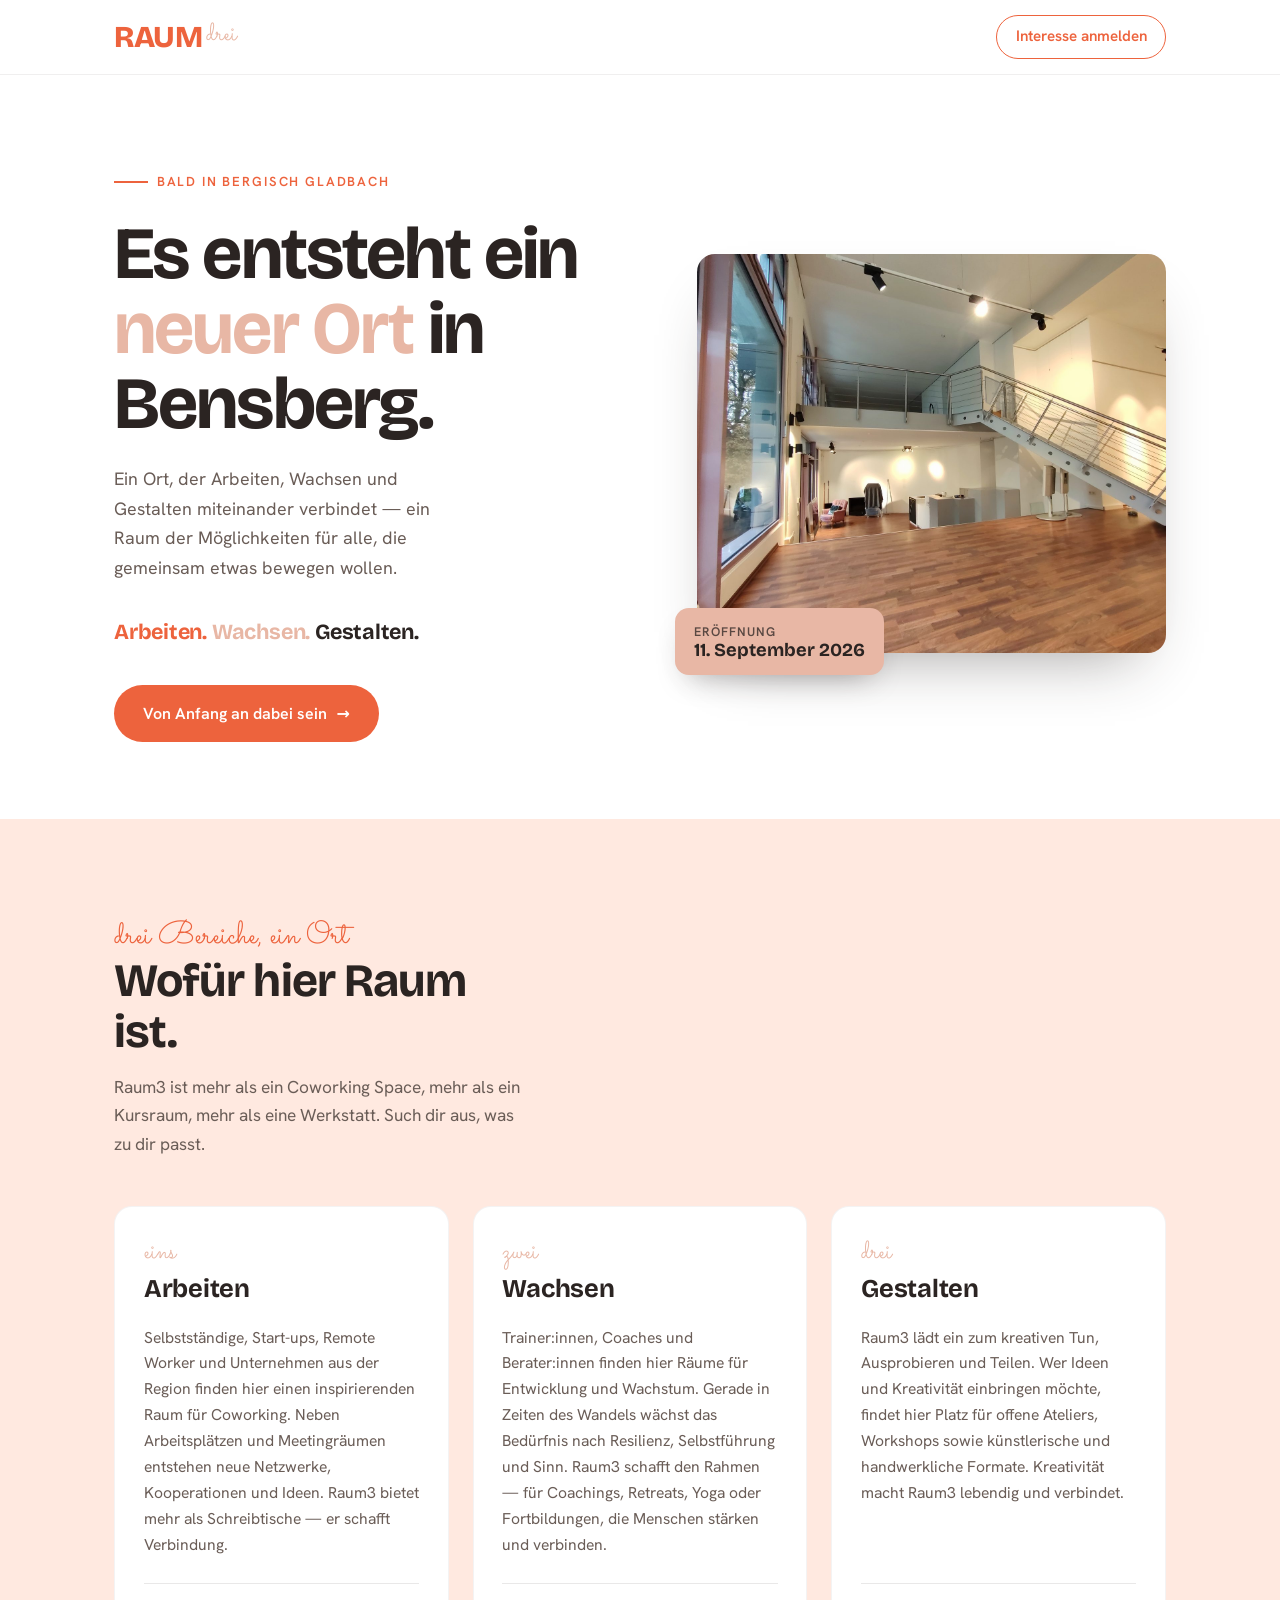
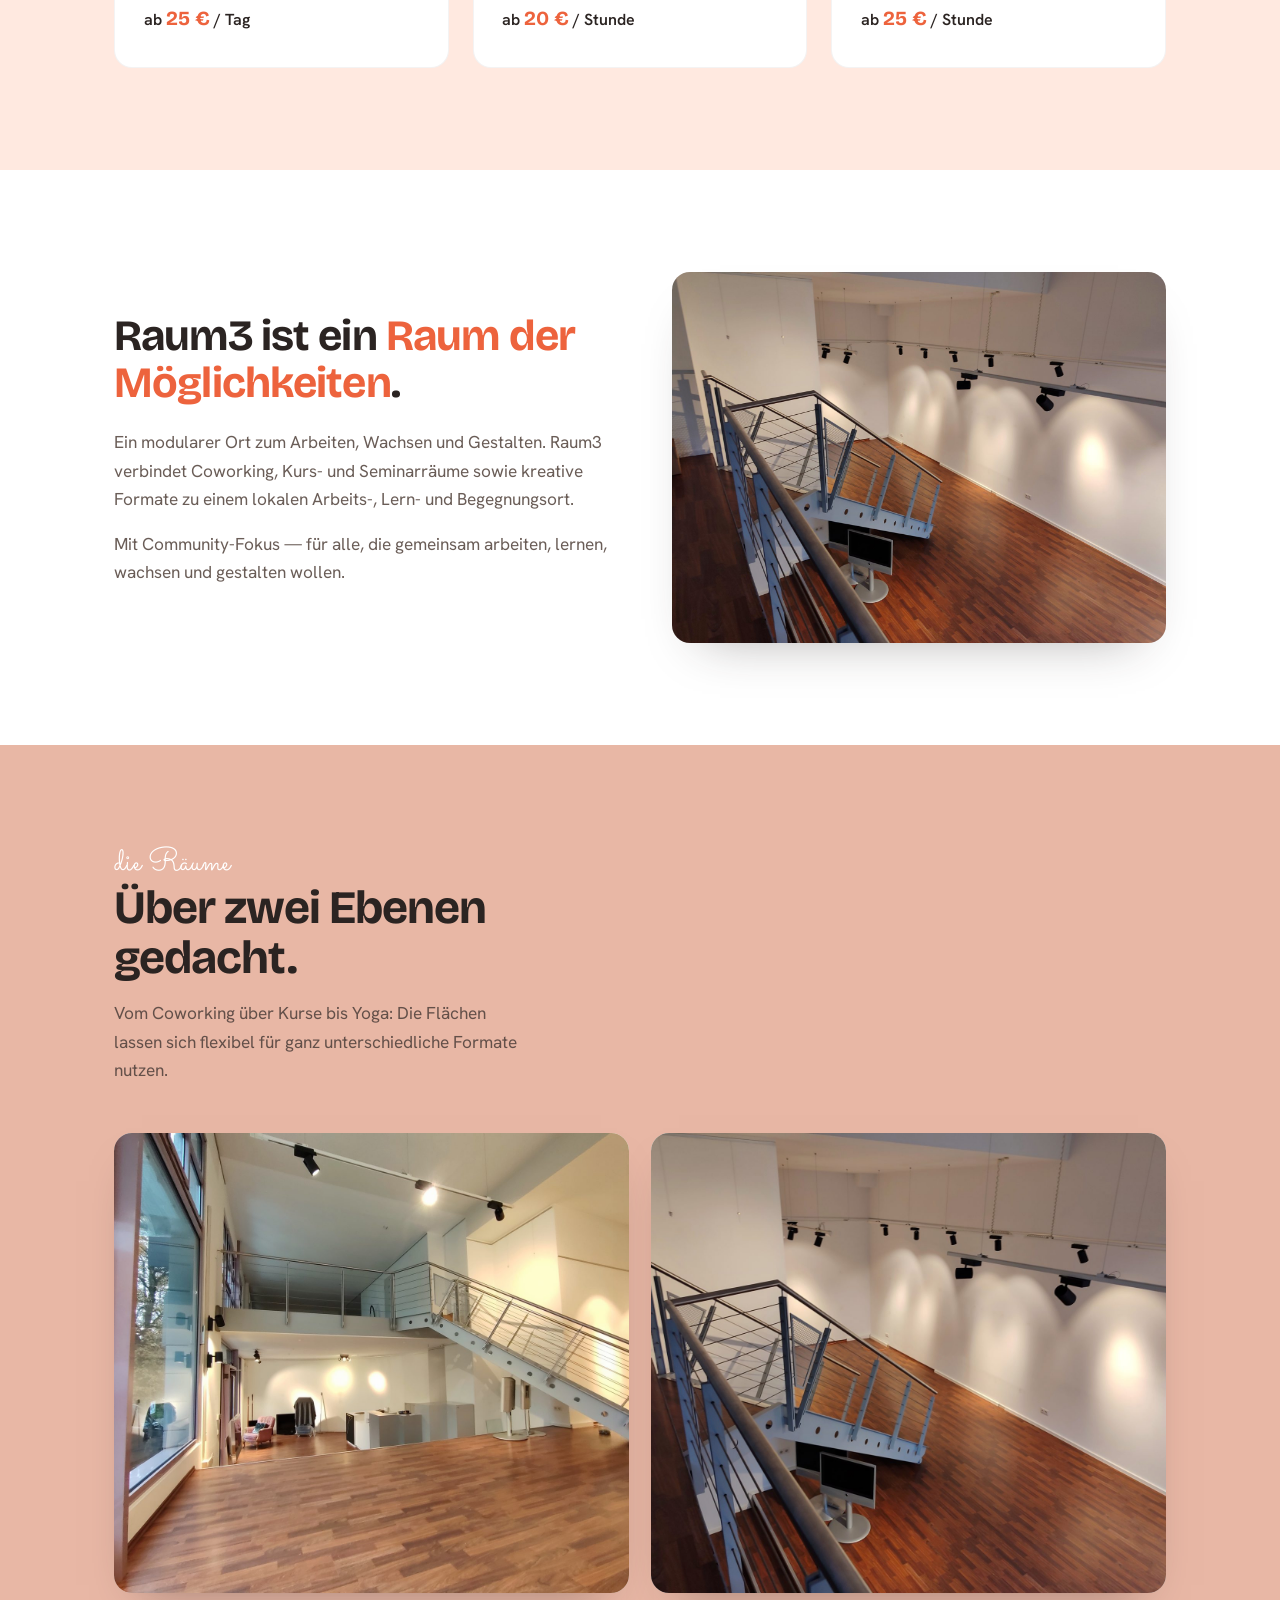
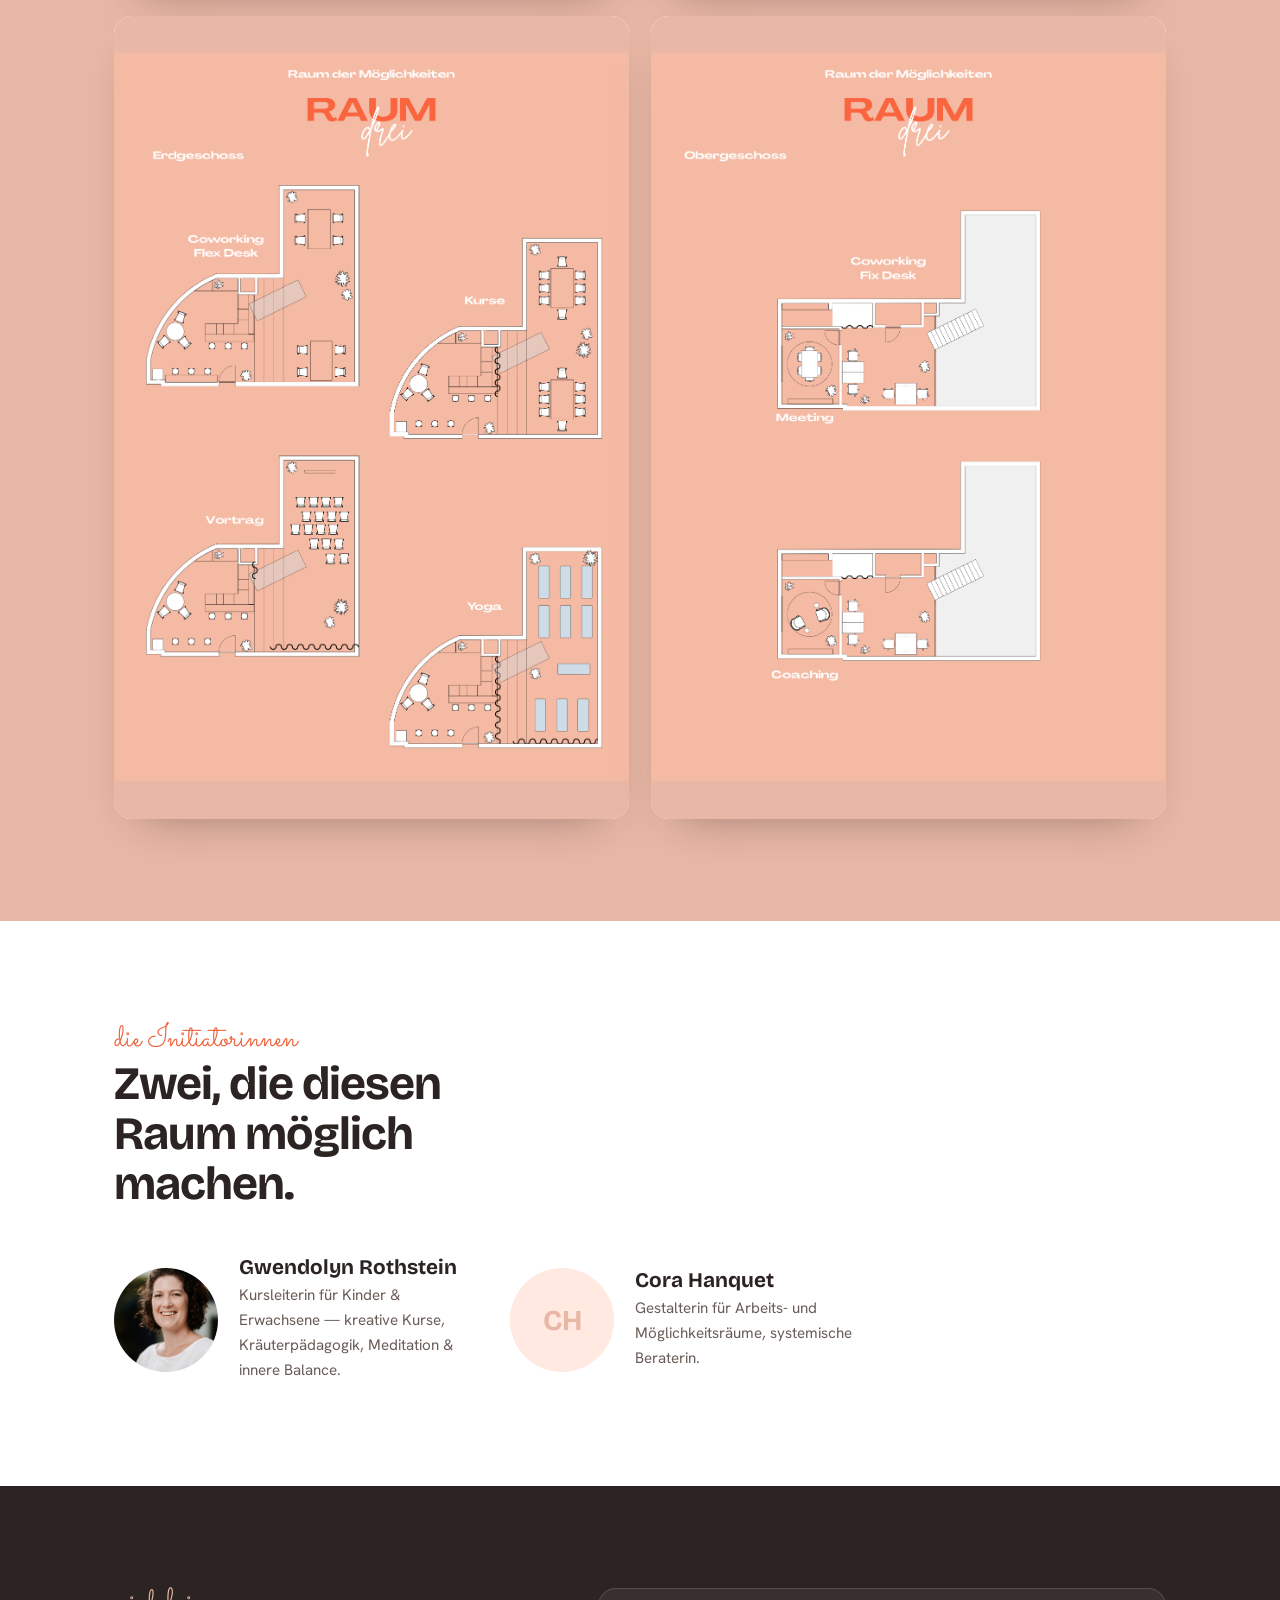
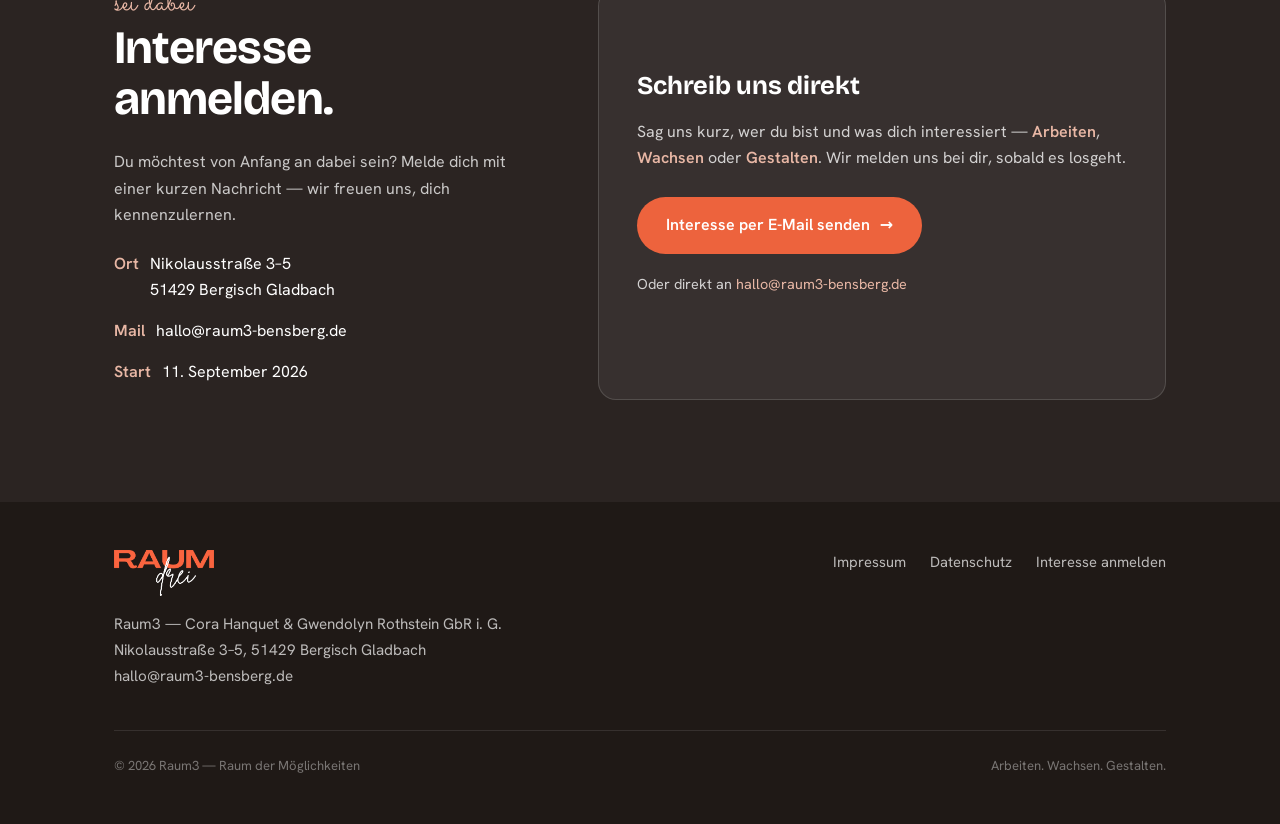
==== index.html @ 2e396230 "feat: Raum3 one-pager draft (logo, no-backend email contact, Impressum & Datenschutz)" ====
<!DOCTYPE html>
<html lang="de">
<head>
<meta charset="UTF-8" />
<meta name="viewport" content="width=device-width, initial-scale=1.0" />
<title>Raum3 — Arbeiten. Wachsen. Gestalten. | Bergisch Gladbach</title>
<meta name="description" content="Raum3 ist ein Raum der Möglichkeiten in Bergisch Gladbach: Coworking, Kurs- und Seminarräume sowie kreative Formate. Eröffnung 11. September 2026 — sei von Anfang an dabei." />

<link href="assets/fonts/fonts.css" rel="stylesheet">

<style>
  :root{
    --weiss:#ffffff;
    --apricot:#E8B7A5;
    --rosa:#FFE9E0;
    --orange:#ED633D;
    --orange-dark:#d8512c;
    --tinte:#2B2422;       /* warmes Dunkelbraun statt Schwarz */
    --tinte-soft:#6a5d57;

    --display:"Bricolage Grotesque", system-ui, sans-serif;
    --body:"Hanken Grotesk", system-ui, sans-serif;
    --script:"Sacramento", cursive;

    --maxw:1180px;
    --pad:clamp(1.25rem, 5vw, 4rem);
    --radius:18px;
  }

  *{box-sizing:border-box;margin:0;padding:0}
  html{scroll-behavior:smooth}
  body{
    font-family:var(--body);
    color:var(--tinte);
    background:var(--weiss);
    line-height:1.65;
    -webkit-font-smoothing:antialiased;
    overflow-x:hidden;
  }
  img{max-width:100%;display:block}
  a{color:inherit;text-decoration:none}

  .wrap{max-width:var(--maxw);margin:0 auto;padding-inline:var(--pad)}

  /* ---------- Wortmarke ---------- */
  .wordmark{font-family:var(--display);font-weight:800;letter-spacing:-.01em;line-height:1;display:inline-flex;align-items:flex-start}
  .wordmark .raum{color:var(--orange);text-transform:uppercase}
  .wordmark .drei{font-family:var(--script);font-weight:400;color:var(--apricot);margin-left:.12em;transform:translateY(-.05em);letter-spacing:0}

  /* ---------- Header ---------- */
  header{
    position:sticky;top:0;z-index:50;
    background:rgba(255,255,255,.86);
    backdrop-filter:blur(10px);
    border-bottom:1px solid rgba(43,36,34,.07);
  }
  .nav{display:flex;align-items:center;justify-content:space-between;height:74px}
  .nav .wordmark{font-size:1.9rem}
  .nav .drei{font-size:1.7rem}
  .nav-cta{
    font-family:var(--body);font-weight:600;font-size:.95rem;
    color:var(--orange);border:1.5px solid var(--orange);
    padding:.5rem 1.15rem;border-radius:100px;transition:.25s;
  }
  .nav-cta:hover{background:var(--orange);color:#fff}

  /* ---------- Hero ---------- */
  .hero{padding-top:clamp(3rem,7vw,6rem);padding-bottom:clamp(3rem,6vw,5rem)}
  .hero-grid{display:grid;grid-template-columns:1.05fr .95fr;gap:clamp(2rem,5vw,4rem);align-items:center}
  .eyebrow{
    display:inline-flex;align-items:center;gap:.55rem;
    font-weight:600;font-size:.82rem;letter-spacing:.14em;text-transform:uppercase;
    color:var(--orange);margin-bottom:1.5rem;
  }
  .eyebrow::before{content:"";width:34px;height:1.5px;background:var(--orange)}
  .hero h1{
    font-family:var(--display);font-weight:700;
    font-size:clamp(2.5rem,6.2vw,4.6rem);line-height:1.02;letter-spacing:-.025em;
    margin-bottom:1.4rem;
  }
  .hero h1 .soft{color:var(--apricot)}
  .hero p.lead{font-size:1.12rem;color:var(--tinte-soft);max-width:34ch;margin-bottom:2rem}
  .claim{font-family:var(--display);font-weight:700;font-size:1.35rem;letter-spacing:-.01em;margin-bottom:2.2rem}
  .claim span:nth-child(1){color:var(--orange)}
  .claim span:nth-child(2){color:var(--apricot)}
  .claim span:nth-child(3){color:var(--tinte)}
  .btn{
    display:inline-flex;align-items:center;gap:.6rem;
    background:var(--orange);color:#fff;font-weight:600;
    padding:.95rem 1.8rem;border-radius:100px;font-size:1rem;
    transition:.25s;border:none;cursor:pointer;
  }
  .btn:hover{background:var(--orange-dark);transform:translateY(-2px)}
  .btn .arr{transition:.25s}
  .btn:hover .arr{transform:translateX(4px)}
  .hero-media{position:relative}
  .hero-media img{border-radius:var(--radius);box-shadow:0 30px 60px -30px rgba(43,36,34,.45);aspect-ratio:4/3.4;object-fit:cover}
  .hero-badge{
    position:absolute;bottom:-22px;left:-22px;
    background:var(--apricot);color:var(--tinte);
    border-radius:14px;padding:.85rem 1.2rem;font-weight:600;line-height:1.15;
    box-shadow:0 14px 30px -14px rgba(43,36,34,.4);
  }
  .hero-badge b{display:block;font-family:var(--display);font-size:1.15rem}
  .hero-badge small{font-size:.78rem;letter-spacing:.08em;text-transform:uppercase;opacity:.75}

  /* ---------- Section base ---------- */
  .section{padding-block:clamp(3.5rem,8vw,7rem)}
  .section-head{max-width:46ch;margin-bottom:3rem}
  .kicker{font-family:var(--script);font-size:2rem;color:var(--orange);line-height:1;display:block;margin-bottom:.2rem}
  .section-head h2{font-family:var(--display);font-weight:700;font-size:clamp(1.9rem,4vw,2.9rem);letter-spacing:-.02em;line-height:1.08}
  .section-head p{color:var(--tinte-soft);margin-top:1rem;font-size:1.08rem}

  /* ---------- Bereiche ---------- */
  .bereiche{background:var(--rosa)}
  .cards{display:grid;grid-template-columns:repeat(3,1fr);gap:1.5rem}
  .card{
    background:#fff;border-radius:var(--radius);padding:2rem 1.8rem;
    display:flex;flex-direction:column;border:1px solid rgba(43,36,34,.05);
    transition:.3s;
  }
  .card:hover{transform:translateY(-6px);box-shadow:0 24px 50px -30px rgba(43,36,34,.4)}
  .card .tag{font-family:var(--script);font-size:1.7rem;color:var(--apricot);line-height:1}
  .card h3{font-family:var(--display);font-weight:700;font-size:1.6rem;letter-spacing:-.01em;margin:.1rem 0 .9rem}
  .card p{color:var(--tinte-soft);font-size:.98rem;flex:1}
  .card .preis{
    margin-top:1.6rem;padding-top:1.1rem;border-top:1px solid rgba(43,36,34,.1);
    font-weight:600;color:var(--tinte);
  }
  .card .preis b{font-family:var(--display);color:var(--orange);font-size:1.25rem}

  /* ---------- Was ist raum3 ---------- */
  .about-grid{display:grid;grid-template-columns:1fr 1fr;gap:clamp(2rem,5vw,4rem);align-items:center}
  .about-text h2{font-family:var(--display);font-weight:700;font-size:clamp(1.8rem,3.8vw,2.7rem);letter-spacing:-.02em;line-height:1.1;margin-bottom:1.3rem}
  .about-text h2 em{font-style:normal;color:var(--orange)}
  .about-text p{color:var(--tinte-soft);font-size:1.08rem;margin-bottom:1rem}
  .about-media img{border-radius:var(--radius);box-shadow:0 24px 50px -30px rgba(43,36,34,.4);aspect-ratio:4/3;object-fit:cover}

  /* ---------- Räume ---------- */
  .raeume{background:var(--apricot)}
  .raeume .section-head h2,.raeume .kicker{color:var(--tinte)}
  .raeume .kicker{color:#fff}
  .raeume .section-head p{color:rgba(43,36,34,.7)}
  .gallery{display:grid;grid-template-columns:1fr 1fr;gap:1.4rem}
  .gallery figure{border-radius:var(--radius);overflow:hidden;background:#fff;box-shadow:0 20px 44px -28px rgba(43,36,34,.5)}
  .gallery img{width:100%;height:100%;object-fit:cover;aspect-ratio:4/3}
  .gallery .plan img{object-fit:contain;background:var(--apricot);aspect-ratio:auto}
  .gallery figcaption{padding:.85rem 1.1rem;font-weight:600;font-size:.95rem;background:#fff}
  .gallery figcaption span{color:var(--tinte-soft);font-weight:400;display:block;font-size:.85rem}

  /* ---------- Initiatorinnen ---------- */
  .team{display:grid;grid-template-columns:repeat(2,1fr);gap:2rem;max-width:760px}
  .person{display:flex;gap:1.3rem;align-items:center}
  .person img,.person .ph{width:104px;height:104px;border-radius:50%;object-fit:cover;flex-shrink:0;background:var(--rosa)}
  .person .ph{display:flex;align-items:center;justify-content:center;font-family:var(--display);font-weight:700;font-size:1.8rem;color:var(--apricot)}
  .person h3{font-family:var(--display);font-weight:700;font-size:1.3rem;line-height:1.1}
  .person p{color:var(--tinte-soft);font-size:.95rem;margin-top:.2rem}

  /* ---------- Kontakt ---------- */
  .kontakt{background:var(--tinte);color:#fff}
  .kontakt .kicker{color:var(--apricot)}
  .kontakt .section-head h2{color:#fff}
  .kontakt .section-head p{color:rgba(255,255,255,.7)}
  .kontakt-grid{display:grid;grid-template-columns:.85fr 1.15fr;gap:clamp(2rem,5vw,4rem)}
  .kontakt-info p{color:rgba(255,255,255,.75);margin-bottom:1.4rem}
  .kontakt-info .line{display:flex;gap:.7rem;align-items:flex-start;margin-bottom:.9rem;color:#fff}
  .kontakt-info .line b{color:var(--apricot);font-weight:600}
  .kontakt-card{
    background:rgba(255,255,255,.06);border:1px solid rgba(255,255,255,.14);
    border-radius:var(--radius);padding:clamp(1.6rem,3vw,2.4rem);
    display:flex;flex-direction:column;align-items:flex-start;justify-content:center;height:100%;
  }
  .kontakt-card h3{font-family:var(--display);font-weight:700;font-size:1.6rem;letter-spacing:-.01em;margin-bottom:.7rem}
  .kontakt-card p{color:rgba(255,255,255,.78);margin-bottom:1.6rem}
  .kontakt-card p b{color:var(--apricot);font-weight:600}
  .kontakt-alt{font-size:.9rem;color:rgba(255,255,255,.55);margin:1.2rem 0 0}
  .kontakt-alt a{color:var(--apricot)}

  /* ---------- Footer ---------- */
  footer{background:#1f1916;color:rgba(255,255,255,.7);padding-block:3rem}
  .foot-grid{display:flex;flex-wrap:wrap;gap:2rem;justify-content:space-between;align-items:flex-start}
  .foot-logo{height:46px;width:auto}
  .foot-addr{font-size:.95rem;line-height:1.7}
  .foot-links{display:flex;gap:1.5rem;font-size:.92rem}
  .foot-links a{transition:.2s}
  .foot-links a:hover{color:var(--orange)}
  .foot-bottom{margin-top:2.5rem;padding-top:1.5rem;border-top:1px solid rgba(255,255,255,.1);font-size:.82rem;color:rgba(255,255,255,.4);display:flex;justify-content:space-between;flex-wrap:wrap;gap:.5rem}

  /* ---------- Reveal-Animation ---------- */
  .reveal{opacity:0;transform:translateY(24px);transition:opacity .7s ease,transform .7s ease}
  .reveal.in{opacity:1;transform:none}

  /* ---------- Mobile ---------- */
  @media (max-width:900px){
    .hero-grid,.about-grid,.kontakt-grid{grid-template-columns:1fr}
    .hero-media{order:-1}
    .hero p.lead{max-width:none}
    .cards{grid-template-columns:1fr}
    .team{grid-template-columns:1fr}
    .gallery{grid-template-columns:1fr}
  }
  @media (max-width:560px){
    .nav-cta{display:none}
    .hero-badge{left:0}
  }
  @media (prefers-reduced-motion:reduce){
    html{scroll-behavior:auto}
    .reveal{opacity:1;transform:none;transition:none}
  }
</style>
</head>
<body>

<header>
  <div class="wrap nav">
    <a href="#top" class="wordmark" aria-label="Raum3 – Startseite">
      <span class="raum">raum</span><span class="drei">drei</span>
    </a>
    <a href="#interesse" class="nav-cta">Interesse anmelden</a>
  </div>
</header>

<main id="top">

  <!-- HERO -->
  <section class="hero wrap">
    <div class="hero-grid">
      <div class="hero-copy">
        <span class="eyebrow">Bald in Bergisch Gladbach</span>
        <h1>Es entsteht ein <span class="soft">neuer Ort</span> in Bensberg.</h1>
        <p class="lead">Ein Ort, der Arbeiten, Wachsen und Gestalten miteinander verbindet — ein Raum der Möglichkeiten für alle, die gemeinsam etwas bewegen wollen.</p>
        <div class="claim"><span>Arbeiten.</span> <span>Wachsen.</span> <span>Gestalten.</span></div>
        <a href="#interesse" class="btn">Von Anfang an dabei sein <span class="arr">→</span></a>
      </div>
      <div class="hero-media">
        <img src="assets/img/raum-mittlere-ebene.jpg" alt="Heller, offener Raum mit großer Fensterfront, Holzboden und Galerie-Ebene" />
        <div class="hero-badge"><small>Eröffnung</small><b>11. September 2026</b></div>
      </div>
    </div>
  </section>

  <!-- DIE DREI BEREICHE -->
  <section class="section bereiche reveal">
    <div class="wrap">
      <div class="section-head">
        <span class="kicker">drei Bereiche, ein Ort</span>
        <h2>Wofür hier Raum ist.</h2>
        <p>Raum3 ist mehr als ein Coworking Space, mehr als ein Kursraum, mehr als eine Werkstatt. Such dir aus, was zu dir passt.</p>
      </div>
      <div class="cards">
        <article class="card">
          <span class="tag">eins</span>
          <h3>Arbeiten</h3>
          <p>Selbstständige, Start-ups, Remote Worker und Unternehmen aus der Region finden hier einen inspirierenden Raum für Coworking. Neben Arbeitsplätzen und Meetingräumen entstehen neue Netzwerke, Kooperationen und Ideen. Raum3 bietet mehr als Schreibtische — er schafft Verbindung.</p>
          <div class="preis">ab <b>25&nbsp;€</b> / Tag</div>
        </article>
        <article class="card">
          <span class="tag">zwei</span>
          <h3>Wachsen</h3>
          <p>Trainer:innen, Coaches und Berater:innen finden hier Räume für Entwicklung und Wachstum. Gerade in Zeiten des Wandels wächst das Bedürfnis nach Resilienz, Selbstführung und Sinn. Raum3 schafft den Rahmen — für Coachings, Retreats, Yoga oder Fortbildungen, die Menschen stärken und verbinden.</p>
          <div class="preis">ab <b>20&nbsp;€</b> / Stunde</div>
        </article>
        <article class="card">
          <span class="tag">drei</span>
          <h3>Gestalten</h3>
          <p>Raum3 lädt ein zum kreativen Tun, Ausprobieren und Teilen. Wer Ideen und Kreativität einbringen möchte, findet hier Platz für offene Ateliers, Workshops sowie künstlerische und handwerkliche Formate. Kreativität macht Raum3 lebendig und verbindet.</p>
          <div class="preis">ab <b>25&nbsp;€</b> / Stunde</div>
        </article>
      </div>
    </div>
  </section>

  <!-- WAS IST RAUM3 -->
  <section class="section wrap reveal">
    <div class="about-grid">
      <div class="about-text">
        <h2>Raum3 ist ein <em>Raum der Möglichkeiten</em>.</h2>
        <p>Ein modularer Ort zum Arbeiten, Wachsen und Gestalten. Raum3 verbindet Coworking, Kurs- und Seminarräume sowie kreative Formate zu einem lokalen Arbeits-, Lern- und Begegnungsort.</p>
        <p>Mit Community-Fokus — für alle, die gemeinsam arbeiten, lernen, wachsen und gestalten wollen.</p>
      </div>
      <div class="about-media">
        <img src="assets/img/raum-galerie.jpg" alt="Blick von der Galerie auf den hellen Hauptraum mit Holzboden und Spots" />
      </div>
    </div>
  </section>

  <!-- DIE RÄUME -->
  <section class="section raeume reveal">
    <div class="wrap">
      <div class="section-head">
        <span class="kicker">die Räume</span>
        <h2>Über zwei Ebenen gedacht.</h2>
        <p>Vom Coworking über Kurse bis Yoga: Die Flächen lassen sich flexibel für ganz unterschiedliche Formate nutzen.</p>
      </div>
      <div class="gallery">
        <figure>
          <img src="assets/img/raum-mittlere-ebene.jpg" alt="Mittlere Ebene mit Fensterfront und Treppe zur Galerie" />
          <figcaption>Mittlere Ebene<span>Offene Arbeits- und Begegnungsfläche</span></figcaption>
        </figure>
        <figure>
          <img src="assets/img/raum-galerie.jpg" alt="Blick von der Galerie-Ebene nach unten" />
          <figcaption>Galerie-Ebene<span>Rückzug, Meetings & Coaching</span></figcaption>
        </figure>
        <figure class="plan">
          <img src="assets/img/grundriss-eg.png" alt="Grundriss Erdgeschoss: Coworking Flex Desk, Kurse, Vortrag, Yoga" loading="lazy" />
          <figcaption>Erdgeschoss<span>Coworking Flex Desk · Kurse · Vortrag · Yoga</span></figcaption>
        </figure>
        <figure class="plan">
          <img src="assets/img/grundriss-og.png" alt="Grundriss Obergeschoss" loading="lazy" />
          <figcaption>Obergeschoss<span>Coworking Fix Desk · Meeting · Coaching</span></figcaption>
        </figure>
      </div>
    </div>
  </section>

  <!-- INITIATORINNEN -->
  <section class="section wrap reveal">
    <div class="section-head">
      <span class="kicker">die Initiatorinnen</span>
      <h2>Zwei, die diesen Raum möglich machen.</h2>
    </div>
    <div class="team">
      <div class="person">
        <img src="assets/img/gwen.jpg" alt="Gwendolyn Rothstein" />
        <div>
          <h3>Gwendolyn Rothstein</h3>
          <p>Kursleiterin für Kinder &amp; Erwachsene — kreative Kurse, Kräuterpädagogik, Meditation &amp; innere Balance.</p>
        </div>
      </div>
      <div class="person">
        <div class="ph" aria-hidden="true">CH</div>
        <div>
          <h3>Cora Hanquet</h3>
          <p>Gestalterin für Arbeits- und Möglichkeitsräume, systemische Beraterin.</p>
        </div>
      </div>
    </div>
  </section>

  <!-- KONTAKT -->
  <section class="section kontakt reveal" id="interesse">
    <div class="wrap">
      <div class="kontakt-grid">
        <div class="kontakt-info">
          <span class="kicker">sei dabei</span>
          <div class="section-head" style="margin-bottom:1.6rem">
            <h2>Interesse anmelden.</h2>
          </div>
          <p>Du möchtest von Anfang an dabei sein? Melde dich mit einer kurzen Nachricht — wir freuen uns, dich kennenzulernen.</p>
          <div class="line"><b>Ort</b><span>Nikolausstraße 3–5<br>51429 Bergisch Gladbach</span></div>
          <div class="line"><b>Mail</b><span>hallo@raum3-bensberg.de</span></div>
          <div class="line"><b>Start</b><span>11. September 2026</span></div>
        </div>

        <!-- Kein Formular nötig: direkter E-Mail-Kontakt (statisch, kein Backend, DSGVO-sparsam).
             mailto öffnet das Mailprogramm der Besucher:in mit vorausgefüllter Vorlage. -->
        <div class="kontakt-card">
          <h3>Schreib uns direkt</h3>
          <p>Sag uns kurz, wer du bist und was dich interessiert — <b>Arbeiten</b>, <b>Wachsen</b> oder <b>Gestalten</b>. Wir melden uns bei dir, sobald es losgeht.</p>
          <a class="btn" href="mailto:hallo@raum3-bensberg.de?subject=Interesse%20an%20Raum3&body=Hallo%20Cora%20und%20Gwen%2C%0D%0A%0D%0Aich%20interessiere%20mich%20f%C3%BCr%20Raum3.%0D%0A%0D%0AName%3A%0D%0AInteresse%20(Arbeiten%20%2F%20Wachsen%20%2F%20Gestalten)%3A%0D%0AMeine%20Nachricht%3A%0D%0A%0D%0AViele%20Gr%C3%BC%C3%9Fe">
            Interesse per E-Mail senden <span class="arr">→</span>
          </a>
          <p class="kontakt-alt">Oder direkt an <a href="mailto:hallo@raum3-bensberg.de">hallo@raum3-bensberg.de</a></p>
        </div>
      </div>
    </div>
  </section>

</main>

<footer>
  <div class="wrap">
    <div class="foot-grid">
      <div>
        <img src="assets/logo/logo-weiss-crop.png" alt="Raum3 – Raum der Möglichkeiten" class="foot-logo" />
        <p class="foot-addr" style="margin-top:1rem">
          Raum3 — Cora Hanquet &amp; Gwendolyn Rothstein GbR i.&nbsp;G.<br>
          Nikolausstraße 3–5, 51429 Bergisch Gladbach<br>
          hallo@raum3-bensberg.de
        </p>
      </div>
      <nav class="foot-links" aria-label="Rechtliches">
        <a href="impressum.html">Impressum</a>
        <a href="datenschutz.html">Datenschutz</a>
        <a href="#interesse">Interesse anmelden</a>
      </nav>
    </div>
    <div class="foot-bottom">
      <span>© 2026 Raum3 — Raum der Möglichkeiten</span>
      <span>Arbeiten. Wachsen. Gestalten.</span>
    </div>
  </div>
</footer>

<script>
  // Sanfte Scroll-Reveals
  const io = new IntersectionObserver((entries)=>{
    entries.forEach(e=>{ if(e.isIntersecting){ e.target.classList.add('in'); io.unobserve(e.target);} });
  },{threshold:.12});
  document.querySelectorAll('.reveal').forEach(el=>io.observe(el));
</script>
</body>
</html>
---- assets/fonts/fonts.css ----
/* vietnamese */
@font-face {
  font-family: 'Bricolage Grotesque';
  font-style: normal;
  font-weight: 400;
  font-stretch: 100%;
  font-display: swap;
  src: url(bricolagegrotesque-1.woff2) format('woff2');
  unicode-range: U+0102-0103, U+0110-0111, U+0128-0129, U+0168-0169, U+01A0-01A1, U+01AF-01B0, U+0300-0301, U+0303-0304, U+0308-0309, U+0323, U+0329, U+1EA0-1EF9, U+20AB;
}
/* latin-ext */
@font-face {
  font-family: 'Bricolage Grotesque';
  font-style: normal;
  font-weight: 400;
  font-stretch: 100%;
  font-display: swap;
  src: url(bricolagegrotesque-0.woff2) format('woff2');
  unicode-range: U+0100-02BA, U+02BD-02C5, U+02C7-02CC, U+02CE-02D7, U+02DD-02FF, U+0304, U+0308, U+0329, U+1D00-1DBF, U+1E00-1E9F, U+1EF2-1EFF, U+2020, U+20A0-20AB, U+20AD-20C0, U+2113, U+2C60-2C7F, U+A720-A7FF;
}
/* latin */
@font-face {
  font-family: 'Bricolage Grotesque';
  font-style: normal;
  font-weight: 400;
  font-stretch: 100%;
  font-display: swap;
  src: url(bricolagegrotesque-2.woff2) format('woff2');
  unicode-range: U+0000-00FF, U+0131, U+0152-0153, U+02BB-02BC, U+02C6, U+02DA, U+02DC, U+0304, U+0308, U+0329, U+2000-206F, U+20AC, U+2122, U+2191, U+2193, U+2212, U+2215, U+FEFF, U+FFFD;
}
/* vietnamese */
@font-face {
  font-family: 'Bricolage Grotesque';
  font-style: normal;
  font-weight: 600;
  font-stretch: 100%;
  font-display: swap;
  src: url(bricolagegrotesque-1.woff2) format('woff2');
  unicode-range: U+0102-0103, U+0110-0111, U+0128-0129, U+0168-0169, U+01A0-01A1, U+01AF-01B0, U+0300-0301, U+0303-0304, U+0308-0309, U+0323, U+0329, U+1EA0-1EF9, U+20AB;
}
/* latin-ext */
@font-face {
  font-family: 'Bricolage Grotesque';
  font-style: normal;
  font-weight: 600;
  font-stretch: 100%;
  font-display: swap;
  src: url(bricolagegrotesque-0.woff2) format('woff2');
  unicode-range: U+0100-02BA, U+02BD-02C5, U+02C7-02CC, U+02CE-02D7, U+02DD-02FF, U+0304, U+0308, U+0329, U+1D00-1DBF, U+1E00-1E9F, U+1EF2-1EFF, U+2020, U+20A0-20AB, U+20AD-20C0, U+2113, U+2C60-2C7F, U+A720-A7FF;
}
/* latin */
@font-face {
  font-family: 'Bricolage Grotesque';
  font-style: normal;
  font-weight: 600;
  font-stretch: 100%;
  font-display: swap;
  src: url(bricolagegrotesque-2.woff2) format('woff2');
  unicode-range: U+0000-00FF, U+0131, U+0152-0153, U+02BB-02BC, U+02C6, U+02DA, U+02DC, U+0304, U+0308, U+0329, U+2000-206F, U+20AC, U+2122, U+2191, U+2193, U+2212, U+2215, U+FEFF, U+FFFD;
}
/* vietnamese */
@font-face {
  font-family: 'Bricolage Grotesque';
  font-style: normal;
  font-weight: 700;
  font-stretch: 100%;
  font-display: swap;
  src: url(bricolagegrotesque-1.woff2) format('woff2');
  unicode-range: U+0102-0103, U+0110-0111, U+0128-0129, U+0168-0169, U+01A0-01A1, U+01AF-01B0, U+0300-0301, U+0303-0304, U+0308-0309, U+0323, U+0329, U+1EA0-1EF9, U+20AB;
}
/* latin-ext */
@font-face {
  font-family: 'Bricolage Grotesque';
  font-style: normal;
  font-weight: 700;
  font-stretch: 100%;
  font-display: swap;
  src: url(bricolagegrotesque-0.woff2) format('woff2');
  unicode-range: U+0100-02BA, U+02BD-02C5, U+02C7-02CC, U+02CE-02D7, U+02DD-02FF, U+0304, U+0308, U+0329, U+1D00-1DBF, U+1E00-1E9F, U+1EF2-1EFF, U+2020, U+20A0-20AB, U+20AD-20C0, U+2113, U+2C60-2C7F, U+A720-A7FF;
}
/* latin */
@font-face {
  font-family: 'Bricolage Grotesque';
  font-style: normal;
  font-weight: 700;
  font-stretch: 100%;
  font-display: swap;
  src: url(bricolagegrotesque-2.woff2) format('woff2');
  unicode-range: U+0000-00FF, U+0131, U+0152-0153, U+02BB-02BC, U+02C6, U+02DA, U+02DC, U+0304, U+0308, U+0329, U+2000-206F, U+20AC, U+2122, U+2191, U+2193, U+2212, U+2215, U+FEFF, U+FFFD;
}
/* vietnamese */
@font-face {
  font-family: 'Bricolage Grotesque';
  font-style: normal;
  font-weight: 800;
  font-stretch: 100%;
  font-display: swap;
  src: url(bricolagegrotesque-1.woff2) format('woff2');
  unicode-range: U+0102-0103, U+0110-0111, U+0128-0129, U+0168-0169, U+01A0-01A1, U+01AF-01B0, U+0300-0301, U+0303-0304, U+0308-0309, U+0323, U+0329, U+1EA0-1EF9, U+20AB;
}
/* latin-ext */
@font-face {
  font-family: 'Bricolage Grotesque';
  font-style: normal;
  font-weight: 800;
  font-stretch: 100%;
  font-display: swap;
  src: url(bricolagegrotesque-0.woff2) format('woff2');
  unicode-range: U+0100-02BA, U+02BD-02C5, U+02C7-02CC, U+02CE-02D7, U+02DD-02FF, U+0304, U+0308, U+0329, U+1D00-1DBF, U+1E00-1E9F, U+1EF2-1EFF, U+2020, U+20A0-20AB, U+20AD-20C0, U+2113, U+2C60-2C7F, U+A720-A7FF;
}
/* latin */
@font-face {
  font-family: 'Bricolage Grotesque';
  font-style: normal;
  font-weight: 800;
  font-stretch: 100%;
  font-display: swap;
  src: url(bricolagegrotesque-2.woff2) format('woff2');
  unicode-range: U+0000-00FF, U+0131, U+0152-0153, U+02BB-02BC, U+02C6, U+02DA, U+02DC, U+0304, U+0308, U+0329, U+2000-206F, U+20AC, U+2122, U+2191, U+2193, U+2212, U+2215, U+FEFF, U+FFFD;
}
/* cyrillic-ext */
@font-face {
  font-family: 'Hanken Grotesk';
  font-style: normal;
  font-weight: 400;
  font-display: swap;
  src: url(hankengrotesk-3.woff2) format('woff2');
  unicode-range: U+0460-052F, U+1C80-1C8A, U+20B4, U+2DE0-2DFF, U+A640-A69F, U+FE2E-FE2F;
}
/* vietnamese */
@font-face {
  font-family: 'Hanken Grotesk';
  font-style: normal;
  font-weight: 400;
  font-display: swap;
  src: url(hankengrotesk-4.woff2) format('woff2');
  unicode-range: U+0102-0103, U+0110-0111, U+0128-0129, U+0168-0169, U+01A0-01A1, U+01AF-01B0, U+0300-0301, U+0303-0304, U+0308-0309, U+0323, U+0329, U+1EA0-1EF9, U+20AB;
}
/* latin-ext */
@font-face {
  font-family: 'Hanken Grotesk';
  font-style: normal;
  font-weight: 400;
  font-display: swap;
  src: url(hankengrotesk-5.woff2) format('woff2');
  unicode-range: U+0100-02BA, U+02BD-02C5, U+02C7-02CC, U+02CE-02D7, U+02DD-02FF, U+0304, U+0308, U+0329, U+1D00-1DBF, U+1E00-1E9F, U+1EF2-1EFF, U+2020, U+20A0-20AB, U+20AD-20C0, U+2113, U+2C60-2C7F, U+A720-A7FF;
}
/* latin */
@font-face {
  font-family: 'Hanken Grotesk';
  font-style: normal;
  font-weight: 400;
  font-display: swap;
  src: url(hankengrotesk-6.woff2) format('woff2');
  unicode-range: U+0000-00FF, U+0131, U+0152-0153, U+02BB-02BC, U+02C6, U+02DA, U+02DC, U+0304, U+0308, U+0329, U+2000-206F, U+20AC, U+2122, U+2191, U+2193, U+2212, U+2215, U+FEFF, U+FFFD;
}
/* cyrillic-ext */
@font-face {
  font-family: 'Hanken Grotesk';
  font-style: normal;
  font-weight: 500;
  font-display: swap;
  src: url(hankengrotesk-3.woff2) format('woff2');
  unicode-range: U+0460-052F, U+1C80-1C8A, U+20B4, U+2DE0-2DFF, U+A640-A69F, U+FE2E-FE2F;
}
/* vietnamese */
@font-face {
  font-family: 'Hanken Grotesk';
  font-style: normal;
  font-weight: 500;
  font-display: swap;
  src: url(hankengrotesk-4.woff2) format('woff2');
  unicode-range: U+0102-0103, U+0110-0111, U+0128-0129, U+0168-0169, U+01A0-01A1, U+01AF-01B0, U+0300-0301, U+0303-0304, U+0308-0309, U+0323, U+0329, U+1EA0-1EF9, U+20AB;
}
/* latin-ext */
@font-face {
  font-family: 'Hanken Grotesk';
  font-style: normal;
  font-weight: 500;
  font-display: swap;
  src: url(hankengrotesk-5.woff2) format('woff2');
  unicode-range: U+0100-02BA, U+02BD-02C5, U+02C7-02CC, U+02CE-02D7, U+02DD-02FF, U+0304, U+0308, U+0329, U+1D00-1DBF, U+1E00-1E9F, U+1EF2-1EFF, U+2020, U+20A0-20AB, U+20AD-20C0, U+2113, U+2C60-2C7F, U+A720-A7FF;
}
/* latin */
@font-face {
  font-family: 'Hanken Grotesk';
  font-style: normal;
  font-weight: 500;
  font-display: swap;
  src: url(hankengrotesk-6.woff2) format('woff2');
  unicode-range: U+0000-00FF, U+0131, U+0152-0153, U+02BB-02BC, U+02C6, U+02DA, U+02DC, U+0304, U+0308, U+0329, U+2000-206F, U+20AC, U+2122, U+2191, U+2193, U+2212, U+2215, U+FEFF, U+FFFD;
}
/* cyrillic-ext */
@font-face {
  font-family: 'Hanken Grotesk';
  font-style: normal;
  font-weight: 600;
  font-display: swap;
  src: url(hankengrotesk-3.woff2) format('woff2');
  unicode-range: U+0460-052F, U+1C80-1C8A, U+20B4, U+2DE0-2DFF, U+A640-A69F, U+FE2E-FE2F;
}
/* vietnamese */
@font-face {
  font-family: 'Hanken Grotesk';
  font-style: normal;
  font-weight: 600;
  font-display: swap;
  src: url(hankengrotesk-4.woff2) format('woff2');
  unicode-range: U+0102-0103, U+0110-0111, U+0128-0129, U+0168-0169, U+01A0-01A1, U+01AF-01B0, U+0300-0301, U+0303-0304, U+0308-0309, U+0323, U+0329, U+1EA0-1EF9, U+20AB;
}
/* latin-ext */
@font-face {
  font-family: 'Hanken Grotesk';
  font-style: normal;
  font-weight: 600;
  font-display: swap;
  src: url(hankengrotesk-5.woff2) format('woff2');
  unicode-range: U+0100-02BA, U+02BD-02C5, U+02C7-02CC, U+02CE-02D7, U+02DD-02FF, U+0304, U+0308, U+0329, U+1D00-1DBF, U+1E00-1E9F, U+1EF2-1EFF, U+2020, U+20A0-20AB, U+20AD-20C0, U+2113, U+2C60-2C7F, U+A720-A7FF;
}
/* latin */
@font-face {
  font-family: 'Hanken Grotesk';
  font-style: normal;
  font-weight: 600;
  font-display: swap;
  src: url(hankengrotesk-6.woff2) format('woff2');
  unicode-range: U+0000-00FF, U+0131, U+0152-0153, U+02BB-02BC, U+02C6, U+02DA, U+02DC, U+0304, U+0308, U+0329, U+2000-206F, U+20AC, U+2122, U+2191, U+2193, U+2212, U+2215, U+FEFF, U+FFFD;
}
/* latin-ext */
@font-face {
  font-family: 'Sacramento';
  font-style: normal;
  font-weight: 400;
  font-display: swap;
  src: url(sacramento-8.woff2) format('woff2');
  unicode-range: U+0100-02BA, U+02BD-02C5, U+02C7-02CC, U+02CE-02D7, U+02DD-02FF, U+0304, U+0308, U+0329, U+1D00-1DBF, U+1E00-1E9F, U+1EF2-1EFF, U+2020, U+20A0-20AB, U+20AD-20C0, U+2113, U+2C60-2C7F, U+A720-A7FF;
}
/* latin */
@font-face {
  font-family: 'Sacramento';
  font-style: normal;
  font-weight: 400;
  font-display: swap;
  src: url(sacramento-7.woff2) format('woff2');
  unicode-range: U+0000-00FF, U+0131, U+0152-0153, U+02BB-02BC, U+02C6, U+02DA, U+02DC, U+0304, U+0308, U+0329, U+2000-206F, U+20AC, U+2122, U+2191, U+2193, U+2212, U+2215, U+FEFF, U+FFFD;
}
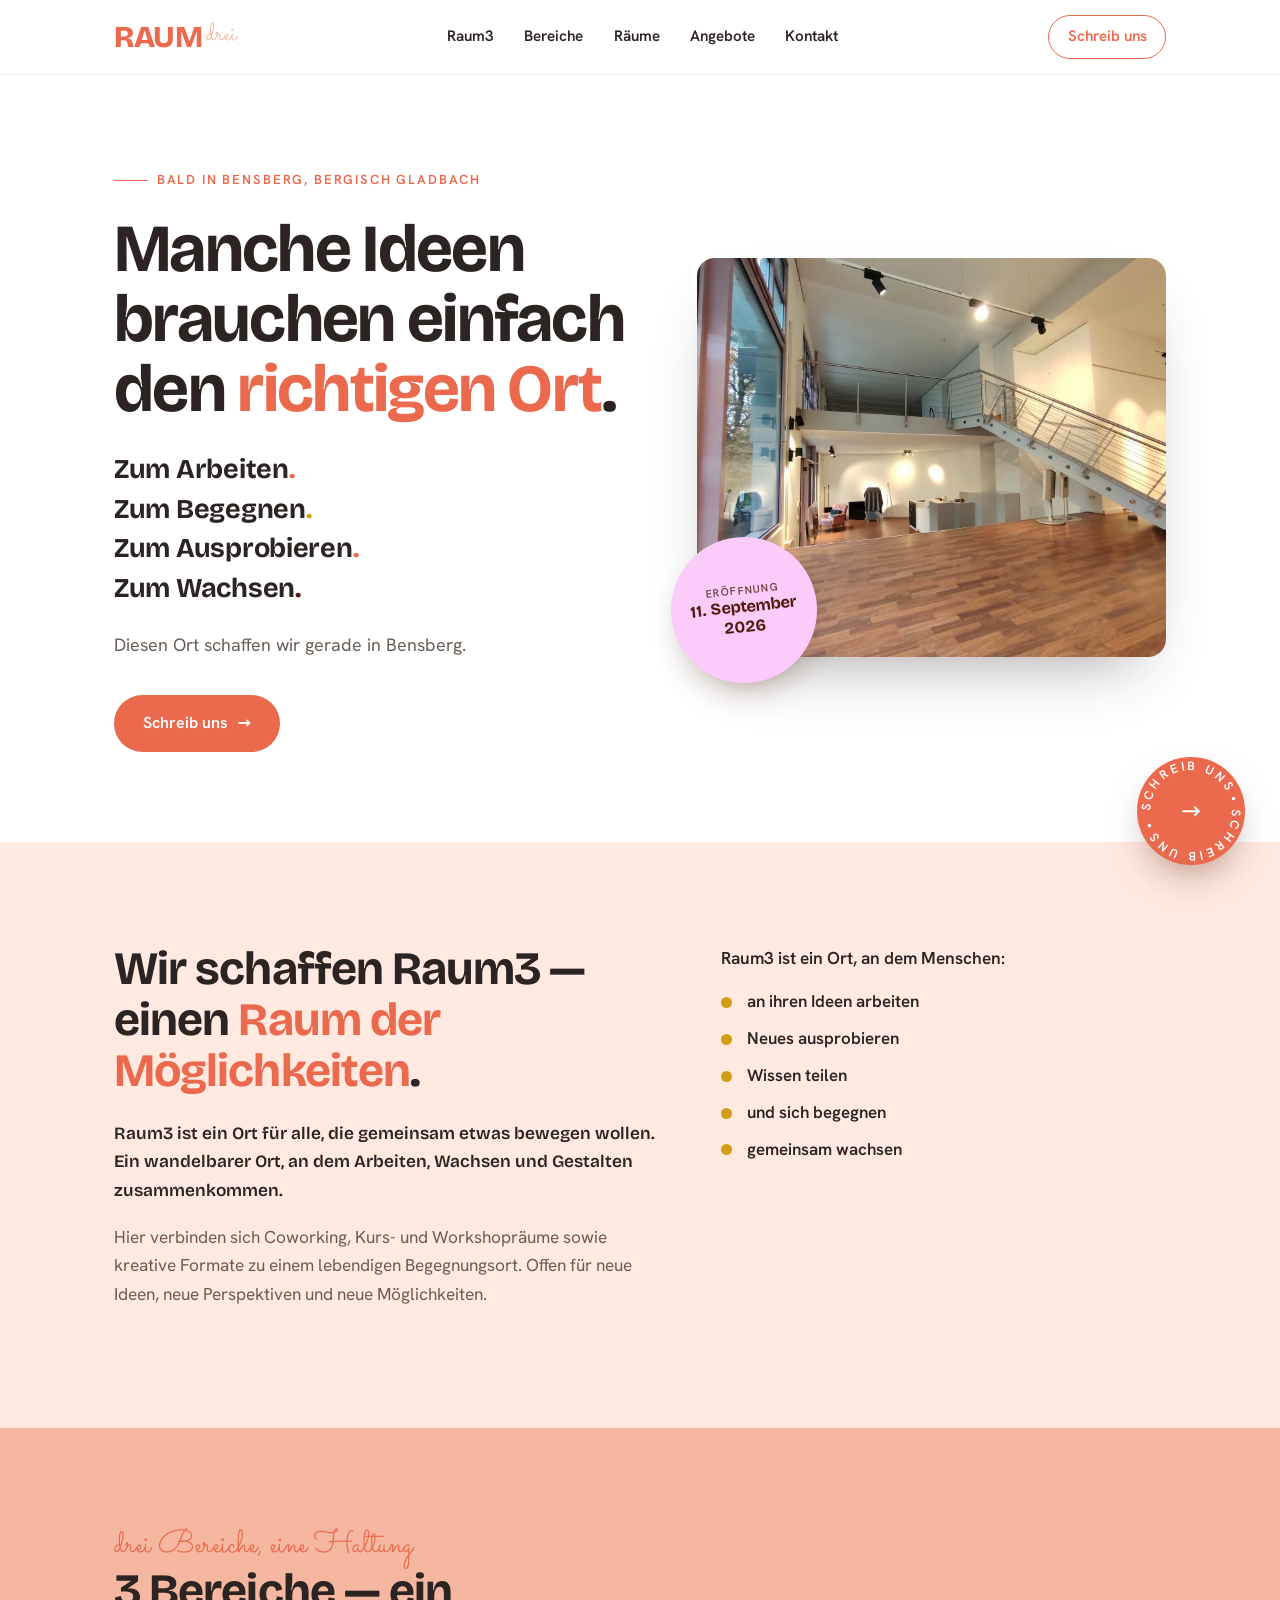
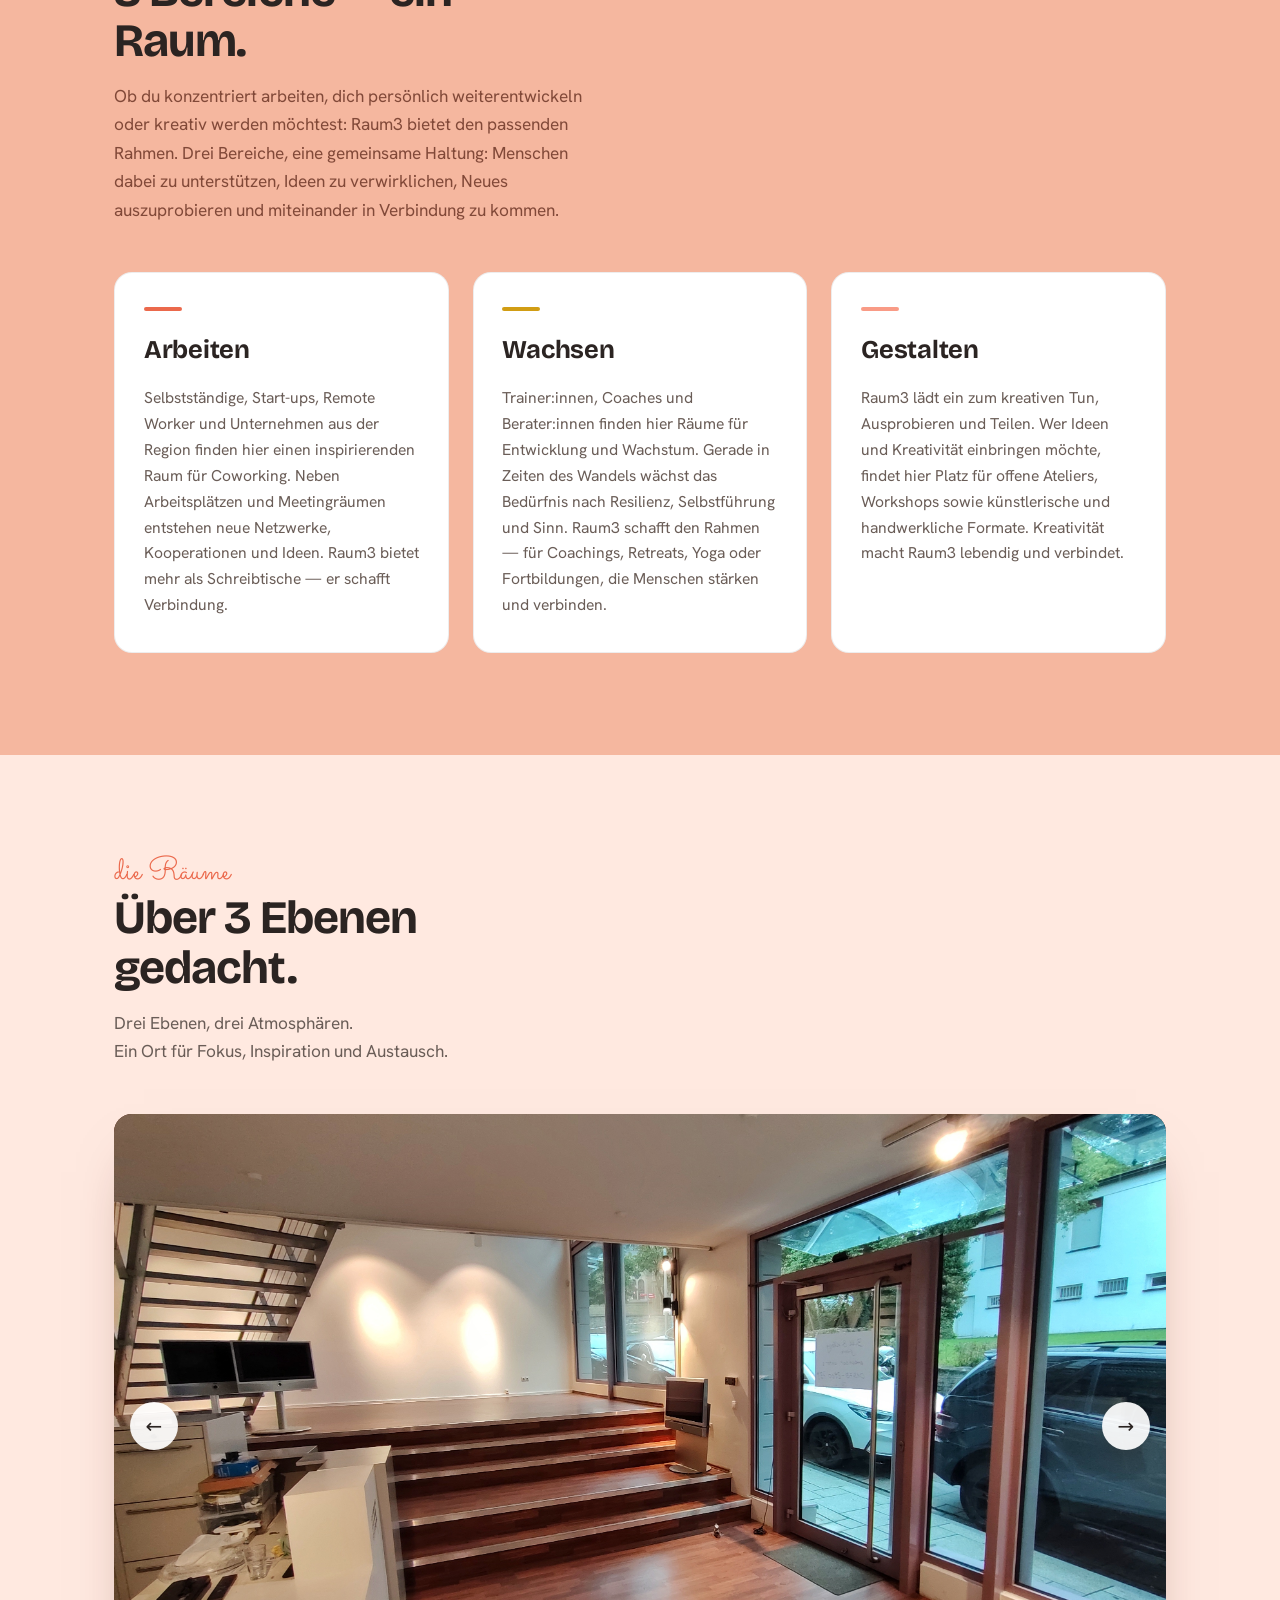
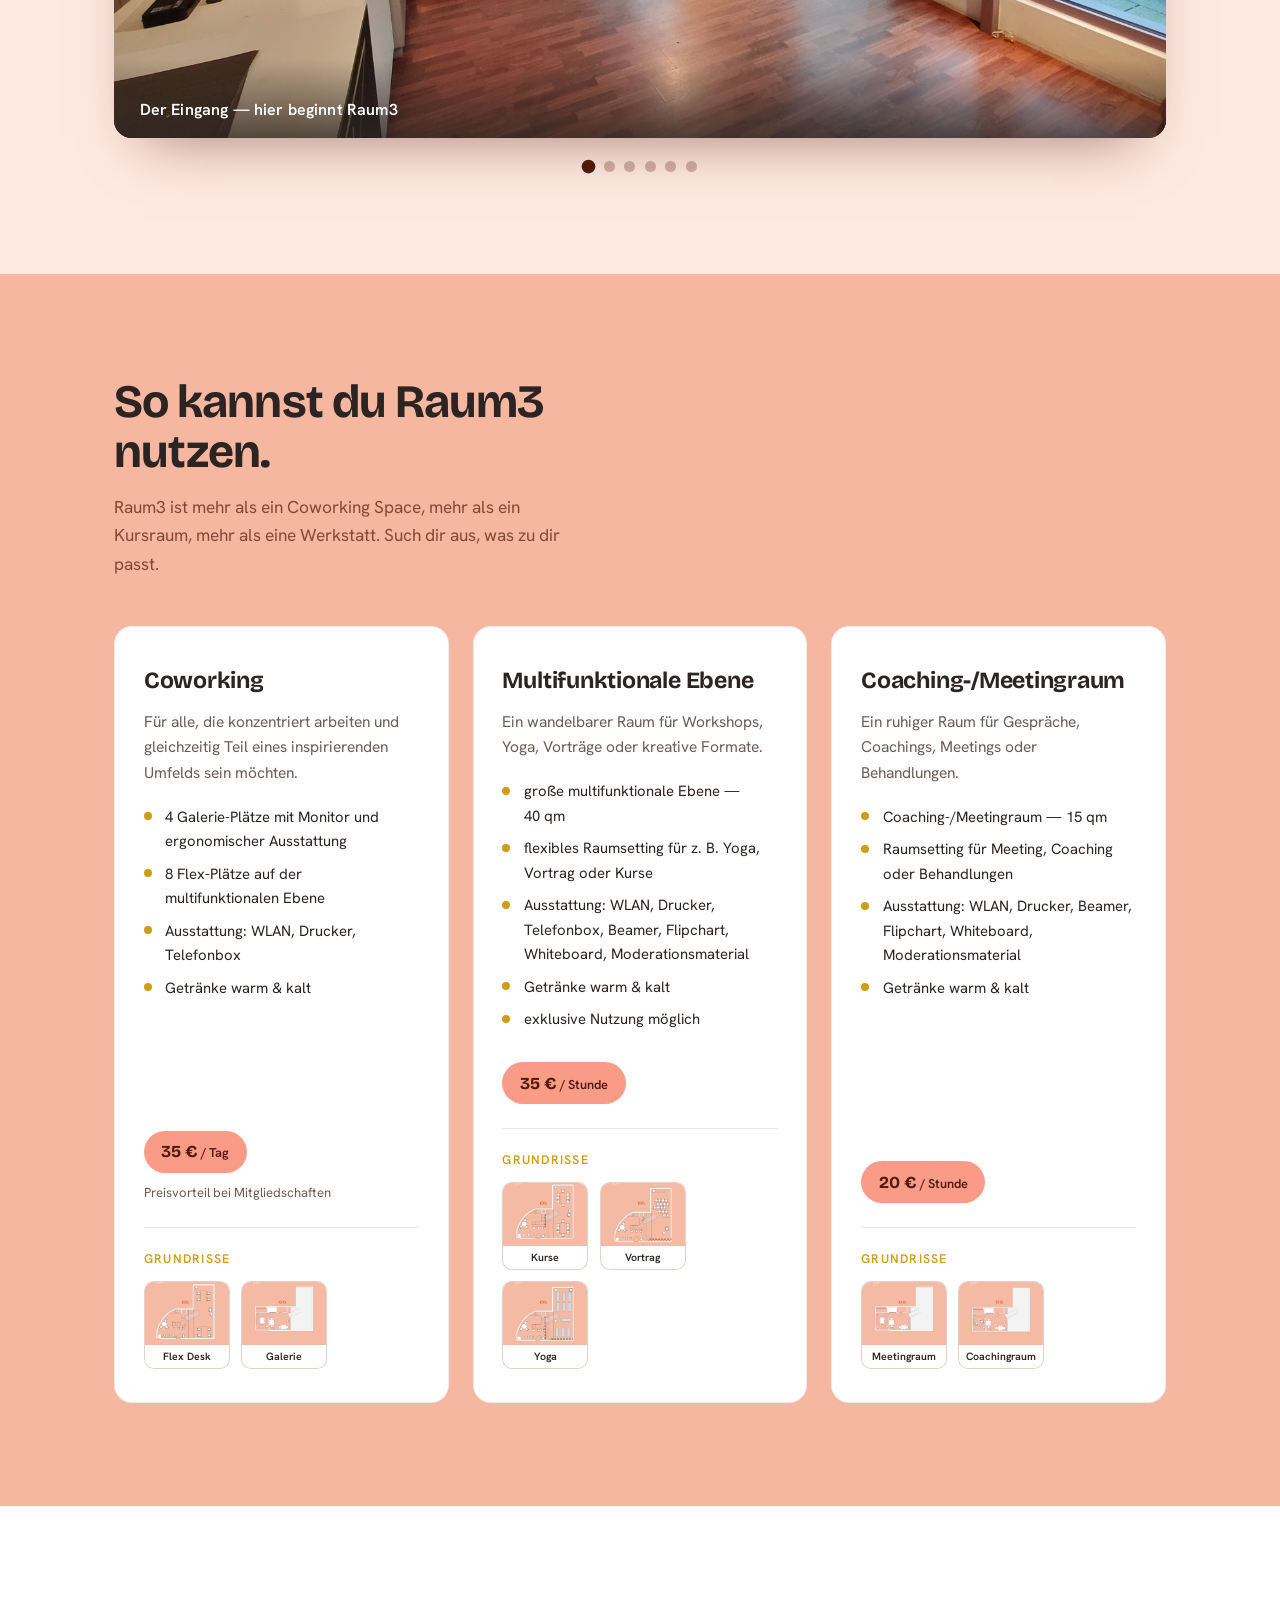
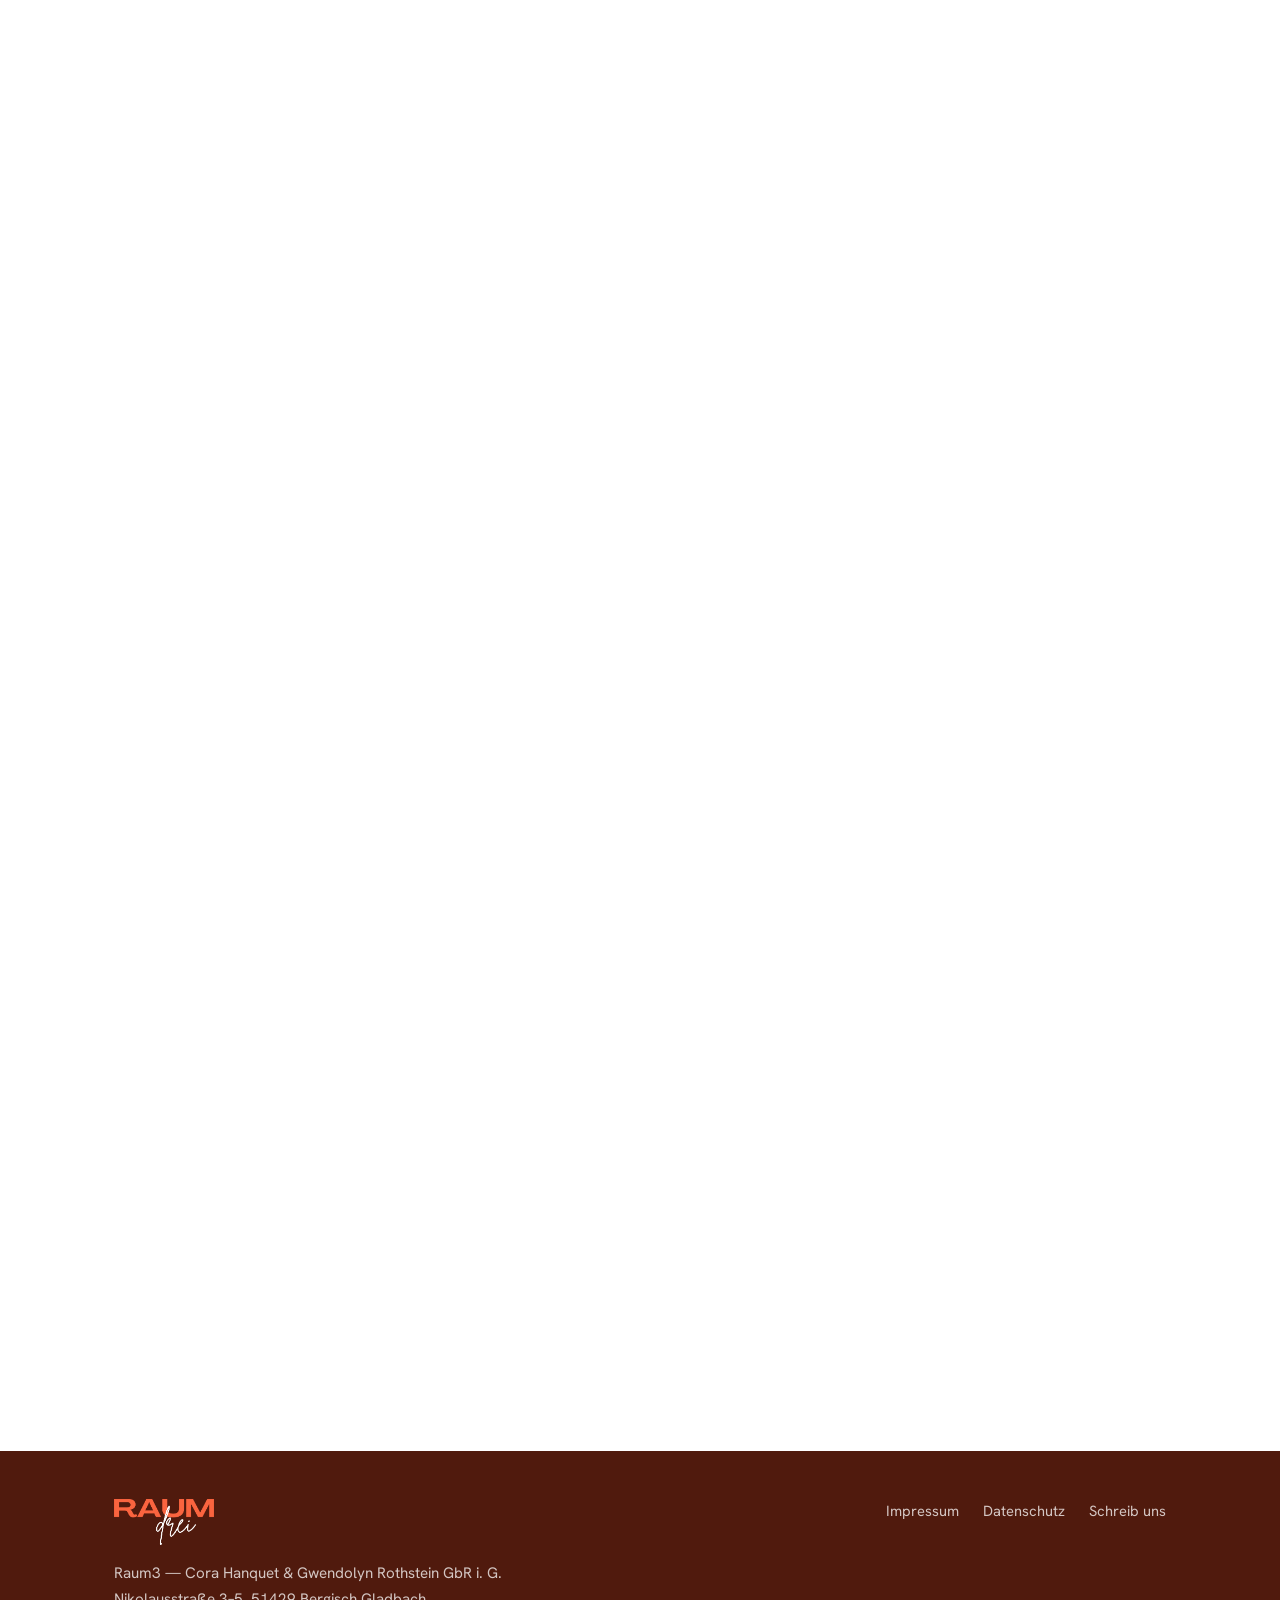
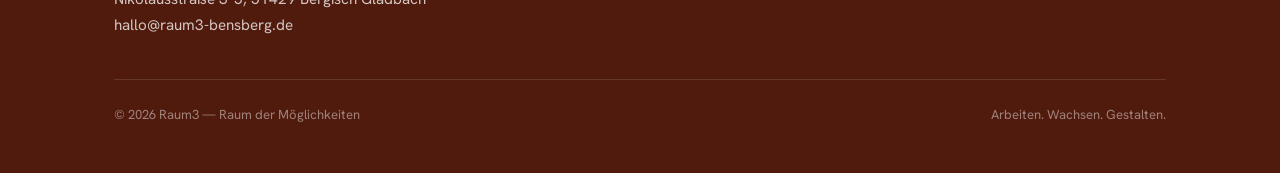
==== commit 2952daa7: "feat: real floor plans from Mural + exact business-card colors - Extract all 7 real floor plans (EG/" ====
--- a/index.html
+++ b/index.html
@@ -3,19 +3,24 @@
 <head>
 <meta charset="UTF-8" />
 <meta name="viewport" content="width=device-width, initial-scale=1.0" />
-<title>Raum3 — Arbeiten. Wachsen. Gestalten. | Bergisch Gladbach</title>
-<meta name="description" content="Raum3 ist ein Raum der Möglichkeiten in Bergisch Gladbach: Coworking, Kurs- und Seminarräume sowie kreative Formate. Eröffnung 11. September 2026 — sei von Anfang an dabei." />
+<title>Raum3 — Ein Raum der Möglichkeiten | Bensberg, Bergisch Gladbach</title>
+<meta name="description" content="Raum3 in Bensberg: Coworking, multifunktionale Ebene für Workshops & Yoga sowie Coaching- und Meetingraum. Eröffnung 11. September 2026 — sei von Anfang an dabei." />
 
 <link href="assets/fonts/fonts.css" rel="stylesheet">
 
 <style>
   :root{
     --weiss:#ffffff;
-    --apricot:#E8B7A5;
-    --rosa:#FFE9E0;
-    --orange:#ED633D;
-    --orange-dark:#d8512c;
-    --tinte:#2B2422;       /* warmes Dunkelbraun statt Schwarz */
+    --rosa:#FFE9E0;        /* Flächen-Rosa (Slides) */
+    --rosa-pop:#FBCBFA;    /* Rosa für weiche Akzente (Kundin) */
+    --apricot:#F5B79F;     /* exaktes Apricot der Visitenkarte */
+    --lachs:#F99B86;       /* Lachs für Akzente (Kundin) */
+    --orange:#EB694C;      /* exakte Koralle der Visitenkarte */
+    --orange-energie:#EB694C; /* auf Marken-Koralle vereinheitlicht */
+    --orange-dark:#D65438; /* dunklere Koralle für Hover */
+    --senf:#D19D14;        /* Senf für Details (Kundin) */
+    --braun:#501A0D;       /* Braun für Kontraste & Tiefe (Kundin) */
+    --tinte:#2B2422;
     --tinte-soft:#6a5d57;
 
     --display:"Bricolage Grotesque", system-ui, sans-serif;
@@ -39,6 +44,7 @@
   }
   img{max-width:100%;display:block}
   a{color:inherit;text-decoration:none}
+  button{font:inherit;color:inherit;background:none;border:none;cursor:pointer}
 
   .wrap{max-width:var(--maxw);margin:0 auto;padding-inline:var(--pad)}
 
@@ -50,22 +56,32 @@
   /* ---------- Header ---------- */
   header{
     position:sticky;top:0;z-index:50;
-    background:rgba(255,255,255,.86);
+    background:rgba(255,255,255,.88);
     backdrop-filter:blur(10px);
     border-bottom:1px solid rgba(43,36,34,.07);
   }
-  .nav{display:flex;align-items:center;justify-content:space-between;height:74px}
+  .nav{display:flex;align-items:center;justify-content:space-between;height:74px;gap:1.5rem}
   .nav .wordmark{font-size:1.9rem}
   .nav .drei{font-size:1.7rem}
+  .menu{display:flex;gap:1.9rem;font-weight:600;font-size:.95rem;align-items:center}
+  .menu a{position:relative;padding:.2rem 0;transition:color .2s}
+  .menu a::after{content:"";position:absolute;left:0;bottom:-2px;width:0;height:2px;background:var(--senf);transition:width .25s}
+  .menu a:hover{color:var(--orange)}
+  .menu a:hover::after{width:100%}
   .nav-cta{
-    font-family:var(--body);font-weight:600;font-size:.95rem;
+    font-weight:600;font-size:.95rem;
     color:var(--orange);border:1.5px solid var(--orange);
     padding:.5rem 1.15rem;border-radius:100px;transition:.25s;
   }
   .nav-cta:hover{background:var(--orange);color:#fff}
+  .burger{display:none;flex-direction:column;gap:5px;padding:.6rem;margin-right:-.6rem}
+  .burger span{width:24px;height:2px;background:var(--tinte);transition:.25s;display:block}
+  .burger[aria-expanded="true"] span:nth-child(1){transform:translateY(7px) rotate(45deg)}
+  .burger[aria-expanded="true"] span:nth-child(2){opacity:0}
+  .burger[aria-expanded="true"] span:nth-child(3){transform:translateY(-7px) rotate(-45deg)}
 
   /* ---------- Hero ---------- */
-  .hero{padding-top:clamp(3rem,7vw,6rem);padding-bottom:clamp(3rem,6vw,5rem)}
+  .hero{padding-top:clamp(3rem,7vw,5.5rem);padding-bottom:clamp(3.5rem,7vw,6rem)}
   .hero-grid{display:grid;grid-template-columns:1.05fr .95fr;gap:clamp(2rem,5vw,4rem);align-items:center}
   .eyebrow{
     display:inline-flex;align-items:center;gap:.55rem;
@@ -75,15 +91,17 @@
   .eyebrow::before{content:"";width:34px;height:1.5px;background:var(--orange)}
   .hero h1{
     font-family:var(--display);font-weight:700;
-    font-size:clamp(2.5rem,6.2vw,4.6rem);line-height:1.02;letter-spacing:-.025em;
-    margin-bottom:1.4rem;
-  }
-  .hero h1 .soft{color:var(--apricot)}
-  .hero p.lead{font-size:1.12rem;color:var(--tinte-soft);max-width:34ch;margin-bottom:2rem}
-  .claim{font-family:var(--display);font-weight:700;font-size:1.35rem;letter-spacing:-.01em;margin-bottom:2.2rem}
-  .claim span:nth-child(1){color:var(--orange)}
-  .claim span:nth-child(2){color:var(--apricot)}
-  .claim span:nth-child(3){color:var(--tinte)}
+    font-size:clamp(2.4rem,5.6vw,4.2rem);line-height:1.04;letter-spacing:-.025em;
+    margin-bottom:1.6rem;
+  }
+  .hero h1 .hl{color:var(--orange)}
+  .claim{font-family:var(--display);font-weight:700;font-size:clamp(1.3rem,2.6vw,1.7rem);letter-spacing:-.01em;margin-bottom:1.4rem;line-height:1.45}
+  .claim span{display:block}
+  .claim .dot-o{color:var(--orange)}
+  .claim .dot-s{color:var(--senf)}
+  .claim .dot-l{color:var(--orange-energie)}
+  .claim .dot-b{color:var(--braun)}
+  .hero p.lead{font-size:1.12rem;color:var(--tinte-soft);max-width:36ch;margin-bottom:2.2rem}
   .btn{
     display:inline-flex;align-items:center;gap:.6rem;
     background:var(--orange);color:#fff;font-weight:600;
@@ -95,117 +113,273 @@
   .btn:hover .arr{transform:translateX(4px)}
   .hero-media{position:relative}
   .hero-media img{border-radius:var(--radius);box-shadow:0 30px 60px -30px rgba(43,36,34,.45);aspect-ratio:4/3.4;object-fit:cover}
+  /* Rosa Kreis-Badge (Kundin: Eröffnungsdatum als Kreis unten links am Bild) */
   .hero-badge{
-    position:absolute;bottom:-22px;left:-22px;
-    background:var(--apricot);color:var(--tinte);
-    border-radius:14px;padding:.85rem 1.2rem;font-weight:600;line-height:1.15;
-    box-shadow:0 14px 30px -14px rgba(43,36,34,.4);
-  }
-  .hero-badge b{display:block;font-family:var(--display);font-size:1.15rem}
-  .hero-badge small{font-size:.78rem;letter-spacing:.08em;text-transform:uppercase;opacity:.75}
+    position:absolute;bottom:-26px;left:-26px;
+    width:146px;height:146px;border-radius:50%;
+    background:var(--rosa-pop);color:var(--braun);
+    display:flex;flex-direction:column;align-items:center;justify-content:center;text-align:center;
+    font-weight:700;line-height:1.2;padding:1rem;
+    box-shadow:0 16px 34px -16px rgba(80,26,13,.45);
+    transform:rotate(-6deg);
+  }
+  .hero-badge small{font-size:.68rem;letter-spacing:.12em;text-transform:uppercase;font-weight:600;opacity:.75}
+  .hero-badge b{font-family:var(--display);font-size:1.02rem}
+
+  /* ---------- Schwebender "Schreib uns"-Button (läuft beim Scrollen mit) ---------- */
+  .float-cta{
+    position:fixed;right:clamp(1rem,3vw,2.2rem);bottom:clamp(1rem,3vw,2.2rem);z-index:60;
+    width:108px;height:108px;border-radius:50%;
+    background:var(--orange);color:#fff;
+    display:flex;align-items:center;justify-content:center;
+    box-shadow:0 18px 40px -16px rgba(80,26,13,.55);
+    transition:transform .25s,opacity .35s,visibility .35s,background .25s;
+  }
+  .float-cta:hover{transform:scale(1.06);background:var(--orange-energie)}
+  .float-cta svg{position:absolute;inset:0;width:100%;height:100%;animation:spin 14s linear infinite}
+  .float-cta svg text{font-family:var(--body);font-weight:700;font-size:11.5px;letter-spacing:.24em;fill:#fff}
+  .float-cta .mitte{font-size:1.5rem;line-height:1}
+  .float-cta.weg{opacity:0;visibility:hidden;transform:scale(.8)}
+  @keyframes spin{to{transform:rotate(360deg)}}
 
   /* ---------- Section base ---------- */
   .section{padding-block:clamp(3.5rem,8vw,7rem)}
-  .section-head{max-width:46ch;margin-bottom:3rem}
+  .section-head{max-width:52ch;margin-bottom:3rem}
   .kicker{font-family:var(--script);font-size:2rem;color:var(--orange);line-height:1;display:block;margin-bottom:.2rem}
   .section-head h2{font-family:var(--display);font-weight:700;font-size:clamp(1.9rem,4vw,2.9rem);letter-spacing:-.02em;line-height:1.08}
   .section-head p{color:var(--tinte-soft);margin-top:1rem;font-size:1.08rem}
 
-  /* ---------- Bereiche ---------- */
-  .bereiche{background:var(--rosa)}
+  /* ---------- Wir schaffen Raum3 ---------- */
+  .vision{background:var(--rosa)}
+  .vision-grid{display:grid;grid-template-columns:1.1fr .9fr;gap:clamp(2rem,5vw,4.5rem);align-items:start}
+  .vision h2{font-family:var(--display);font-weight:700;font-size:clamp(1.9rem,4vw,2.9rem);letter-spacing:-.02em;line-height:1.1;margin-bottom:1.4rem}
+  .vision h2 em{font-style:normal;color:var(--orange)}
+  .vision p{color:var(--tinte-soft);font-size:1.08rem;margin-bottom:1.1rem}
+  .vision-liste{list-style:none;margin-top:.4rem}
+  .vision-liste li{
+    position:relative;padding-left:1.6rem;margin-bottom:.55rem;
+    font-weight:600;font-size:1.06rem;color:var(--tinte);
+  }
+  .vision-liste li::before{
+    content:"";position:absolute;left:0;top:.52em;
+    width:11px;height:11px;border-radius:50%;background:var(--senf);
+  }
+  .vision-intro{font-family:var(--display);font-weight:600;font-size:1.15rem;color:var(--tinte) !important}
+
+  /* ---------- 3 Bereiche ---------- */
+  /* Farbige Sektionsflächen (Visitenkarten-Look): weiße Karten heben sich klar ab,
+     Sektionen wechseln zwischen Apricot und Rosa – kein Weiß-auf-Weiß. */
+  .bereiche{background:var(--apricot)}
+  .bereiche .section-head p,.angebote .section-head p{color:rgba(80,26,13,.7)}
   .cards{display:grid;grid-template-columns:repeat(3,1fr);gap:1.5rem}
+  .cards>*{min-width:0} /* verhindert, dass lange Wörter die Spalten ungleich dehnen */
   .card{
-    background:#fff;border-radius:var(--radius);padding:2rem 1.8rem;
-    display:flex;flex-direction:column;border:1px solid rgba(43,36,34,.05);
+    background:#fff;border-radius:var(--radius);padding:2.1rem 1.8rem;
+    display:flex;flex-direction:column;border:1px solid rgba(43,36,34,.08);
     transition:.3s;
   }
   .card:hover{transform:translateY(-6px);box-shadow:0 24px 50px -30px rgba(43,36,34,.4)}
-  .card .tag{font-family:var(--script);font-size:1.7rem;color:var(--apricot);line-height:1}
-  .card h3{font-family:var(--display);font-weight:700;font-size:1.6rem;letter-spacing:-.01em;margin:.1rem 0 .9rem}
+  .card .strich{width:38px;height:4px;border-radius:2px;margin-bottom:1.1rem}
+  .card:nth-child(1) .strich{background:var(--orange)}
+  .card:nth-child(2) .strich{background:var(--senf)}
+  .card:nth-child(3) .strich{background:var(--lachs)}
+  .card h3{font-family:var(--display);font-weight:700;font-size:1.6rem;letter-spacing:-.01em;margin-bottom:.9rem}
   .card p{color:var(--tinte-soft);font-size:.98rem;flex:1}
-  .card .preis{
-    margin-top:1.6rem;padding-top:1.1rem;border-top:1px solid rgba(43,36,34,.1);
-    font-weight:600;color:var(--tinte);
-  }
-  .card .preis b{font-family:var(--display);color:var(--orange);font-size:1.25rem}
-
-  /* ---------- Was ist raum3 ---------- */
-  .about-grid{display:grid;grid-template-columns:1fr 1fr;gap:clamp(2rem,5vw,4rem);align-items:center}
-  .about-text h2{font-family:var(--display);font-weight:700;font-size:clamp(1.8rem,3.8vw,2.7rem);letter-spacing:-.02em;line-height:1.1;margin-bottom:1.3rem}
-  .about-text h2 em{font-style:normal;color:var(--orange)}
-  .about-text p{color:var(--tinte-soft);font-size:1.08rem;margin-bottom:1rem}
-  .about-media img{border-radius:var(--radius);box-shadow:0 24px 50px -30px rgba(43,36,34,.4);aspect-ratio:4/3;object-fit:cover}
-
-  /* ---------- Räume ---------- */
-  .raeume{background:var(--apricot)}
-  .raeume .section-head h2,.raeume .kicker{color:var(--tinte)}
-  .raeume .kicker{color:#fff}
-  .raeume .section-head p{color:rgba(43,36,34,.7)}
-  .gallery{display:grid;grid-template-columns:1fr 1fr;gap:1.4rem}
-  .gallery figure{border-radius:var(--radius);overflow:hidden;background:#fff;box-shadow:0 20px 44px -28px rgba(43,36,34,.5)}
-  .gallery img{width:100%;height:100%;object-fit:cover;aspect-ratio:4/3}
-  .gallery .plan img{object-fit:contain;background:var(--apricot);aspect-ratio:auto}
-  .gallery figcaption{padding:.85rem 1.1rem;font-weight:600;font-size:.95rem;background:#fff}
-  .gallery figcaption span{color:var(--tinte-soft);font-weight:400;display:block;font-size:.85rem}
+
+  /* ---------- Galerie / Carousel ---------- */
+  .raeume{background:var(--rosa)}
+  .raeume .kicker{color:var(--orange)}
+  .raeume .section-head p{color:var(--tinte-soft)}
+  .carousel{position:relative;border-radius:var(--radius);overflow:hidden;box-shadow:0 28px 56px -30px rgba(80,26,13,.55);background:var(--braun)}
+  .carousel-track{display:flex;transition:transform .55s cubic-bezier(.4,0,.2,1)}
+  .carousel-slide{flex:0 0 100%;position:relative}
+  .carousel-slide img{width:100%;aspect-ratio:16/9.5;object-fit:cover}
+  .carousel-slide figcaption{
+    position:absolute;left:0;right:0;bottom:0;
+    padding:2.4rem 1.6rem .95rem;
+    background:linear-gradient(to top, rgba(43,36,34,.72), transparent);
+    color:#fff;font-weight:600;font-size:1rem;letter-spacing:.01em;
+  }
+  .carousel-btn{
+    position:absolute;top:50%;transform:translateY(-50%);z-index:2;
+    width:48px;height:48px;border-radius:50%;
+    background:rgba(255,255,255,.92);color:var(--tinte);
+    display:flex;align-items:center;justify-content:center;font-size:1.25rem;
+    box-shadow:0 8px 22px -8px rgba(43,36,34,.5);transition:.25s;
+  }
+  .carousel-btn:hover{background:var(--orange);color:#fff}
+  .carousel-btn.prev{left:1rem}
+  .carousel-btn.next{right:1rem}
+  .carousel-dots{display:flex;gap:.6rem;justify-content:center;margin-top:1.4rem}
+  .carousel-dots button{
+    width:11px;height:11px;border-radius:50%;
+    background:rgba(80,26,13,.28);transition:.25s;padding:0;
+  }
+  .carousel-dots button.aktiv{background:var(--braun);transform:scale(1.25)}
+
+  /* ---------- Angebote ---------- */
+  .angebote{background:var(--apricot)}
+  .angebote .cards{align-items:stretch}
+  .angebot{
+    background:#fff;border-radius:var(--radius);padding:2.1rem 1.8rem;
+    display:flex;flex-direction:column;border:1px solid rgba(43,36,34,.08);
+    transition:.3s;
+  }
+  .angebot:hover{transform:translateY(-6px);box-shadow:0 24px 50px -30px rgba(43,36,34,.4)}
+  .angebot h3{font-family:var(--display);font-weight:700;font-size:1.45rem;letter-spacing:-.01em;margin-bottom:.6rem}
+  .angebot .sub{color:var(--tinte-soft);font-size:.97rem;margin-bottom:1.2rem}
+  .angebot ul{list-style:none;flex:1;margin-bottom:1.4rem}
+  .angebot ul li{
+    position:relative;padding-left:1.35rem;margin-bottom:.5rem;
+    font-size:.93rem;color:var(--tinte);
+  }
+  .angebot ul li::before{
+    content:"";position:absolute;left:0;top:.5em;
+    width:8px;height:8px;border-radius:50%;background:var(--senf);
+  }
+  .preis-chip{
+    align-self:flex-start;
+    background:var(--lachs);color:var(--braun);
+    border-radius:100px;padding:.45rem 1.1rem;
+    font-weight:700;font-family:var(--display);font-size:1.05rem;
+  }
+  .preis-chip small{font-family:var(--body);font-weight:600;font-size:.8rem}
+  .preis-hinweis{font-size:.82rem;color:var(--tinte-soft);margin-top:.55rem}
+
+  /* Grundriss-Thumbnails unter den Angebots-Karten */
+  .plan-reihe{margin-top:1.5rem;padding-top:1.3rem;border-top:1px solid rgba(43,36,34,.1)}
+  .plan-reihe .plan-label{font-size:.78rem;font-weight:700;letter-spacing:.1em;text-transform:uppercase;color:var(--senf);display:block;margin-bottom:.7rem}
+  .plan-thumbs{display:flex;gap:.7rem;flex-wrap:wrap}
+  .plan-thumb{
+    width:86px;border-radius:10px;overflow:hidden;padding:0;
+    border:1.5px solid rgba(43,36,34,.12);background:var(--rosa);
+    transition:.25s;text-align:center;
+  }
+  .plan-thumb:hover{border-color:var(--orange);transform:translateY(-3px);box-shadow:0 10px 22px -12px rgba(43,36,34,.4)}
+  .plan-thumb img{aspect-ratio:4/3;object-fit:cover;width:100%}
+  .plan-thumb span{display:block;font-size:.66rem;font-weight:600;padding:.3rem .2rem;background:#fff;color:var(--tinte);line-height:1.25}
+
+  /* ---------- Lightbox für Grundrisse ---------- */
+  .lightbox{
+    position:fixed;inset:0;z-index:100;
+    background:rgba(43,36,34,.9);
+    display:none;align-items:center;justify-content:center;
+    padding:clamp(1rem,4vw,3rem);
+  }
+  .lightbox.offen{display:flex}
+  .lightbox-inhalt{position:relative;max-width:min(1000px,100%);width:100%}
+  .lightbox-inhalt img{
+    width:100%;max-height:76vh;object-fit:contain;
+    border-radius:var(--radius);background:#fff;
+  }
+  .lightbox-caption{color:#fff;text-align:center;font-weight:600;margin-top:1rem;font-size:1.05rem}
+  .lightbox-caption small{display:block;font-weight:400;font-size:.85rem;color:rgba(255,255,255,.65)}
+  .lightbox-btn{
+    position:absolute;top:50%;transform:translateY(-50%);
+    width:48px;height:48px;border-radius:50%;
+    background:rgba(255,255,255,.94);color:var(--tinte);
+    display:flex;align-items:center;justify-content:center;font-size:1.25rem;transition:.25s;
+  }
+  .lightbox-btn:hover{background:var(--orange);color:#fff}
+  .lightbox-btn.prev{left:-14px}
+  .lightbox-btn.next{right:-14px}
+  .lightbox-close{
+    position:absolute;top:-16px;right:-14px;
+    width:44px;height:44px;border-radius:50%;
+    background:var(--orange);color:#fff;font-size:1.2rem;
+    display:flex;align-items:center;justify-content:center;transition:.25s;z-index:2;
+  }
+  .lightbox-close:hover{background:var(--orange-energie)}
 
   /* ---------- Initiatorinnen ---------- */
-  .team{display:grid;grid-template-columns:repeat(2,1fr);gap:2rem;max-width:760px}
+  .team-sektion{background:var(--rosa)}
+  .team{display:grid;grid-template-columns:repeat(2,1fr);gap:2rem;max-width:760px;margin-top:2.4rem}
   .person{display:flex;gap:1.3rem;align-items:center}
-  .person img,.person .ph{width:104px;height:104px;border-radius:50%;object-fit:cover;flex-shrink:0;background:var(--rosa)}
+  .person img,.person .ph{width:104px;height:104px;border-radius:50%;object-fit:cover;flex-shrink:0;background:#fff}
   .person .ph{display:flex;align-items:center;justify-content:center;font-family:var(--display);font-weight:700;font-size:1.8rem;color:var(--apricot)}
   .person h3{font-family:var(--display);font-weight:700;font-size:1.3rem;line-height:1.1}
   .person p{color:var(--tinte-soft);font-size:.95rem;margin-top:.2rem}
-
-  /* ---------- Kontakt ---------- */
-  .kontakt{background:var(--tinte);color:#fff}
-  .kontakt .kicker{color:var(--apricot)}
+  .zitat{
+    max-width:900px;margin-top:3rem;
+    font-family:var(--display);font-weight:600;
+    font-size:clamp(1.25rem,2.6vw,1.6rem);line-height:1.35;letter-spacing:-.01em;
+    padding-left:1.4rem;border-left:4px solid var(--senf);
+  }
+
+  /* ---------- Kontakt (orange, Kundin) ---------- */
+  .kontakt{background:var(--orange);color:#fff}
+  .kontakt .kicker{color:var(--rosa-pop)}
   .kontakt .section-head h2{color:#fff}
-  .kontakt .section-head p{color:rgba(255,255,255,.7)}
   .kontakt-grid{display:grid;grid-template-columns:.85fr 1.15fr;gap:clamp(2rem,5vw,4rem)}
-  .kontakt-info p{color:rgba(255,255,255,.75);margin-bottom:1.4rem}
+  .kontakt-info p{color:rgba(255,255,255,.88);margin-bottom:1.4rem}
+  .kontakt-label{font-family:var(--display);font-weight:700;font-size:1.15rem;color:#fff !important;margin-bottom:1rem !important}
   .kontakt-info .line{display:flex;gap:.7rem;align-items:flex-start;margin-bottom:.9rem;color:#fff}
-  .kontakt-info .line b{color:var(--apricot);font-weight:600}
+  .kontakt-info .line b{color:var(--rosa-pop);font-weight:700;min-width:3.2rem}
   .kontakt-card{
-    background:rgba(255,255,255,.06);border:1px solid rgba(255,255,255,.14);
-    border-radius:var(--radius);padding:clamp(1.6rem,3vw,2.4rem);
-    display:flex;flex-direction:column;align-items:flex-start;justify-content:center;height:100%;
-  }
-  .kontakt-card h3{font-family:var(--display);font-weight:700;font-size:1.6rem;letter-spacing:-.01em;margin-bottom:.7rem}
-  .kontakt-card p{color:rgba(255,255,255,.78);margin-bottom:1.6rem}
-  .kontakt-card p b{color:var(--apricot);font-weight:600}
-  .kontakt-alt{font-size:.9rem;color:rgba(255,255,255,.55);margin:1.2rem 0 0}
-  .kontakt-alt a{color:var(--apricot)}
-
-  /* ---------- Footer ---------- */
-  footer{background:#1f1916;color:rgba(255,255,255,.7);padding-block:3rem}
+    background:rgba(255,255,255,.1);border:1px solid rgba(255,255,255,.22);
+    border-radius:var(--radius);padding:clamp(1.6rem,3vw,2.2rem);
+    display:flex;flex-direction:column;align-items:flex-start;
+  }
+  .kontakt-card + .kontakt-card{margin-top:1.4rem}
+  .kontakt-card h3{font-family:var(--display);font-weight:700;font-size:1.5rem;letter-spacing:-.01em;margin-bottom:.7rem}
+  .kontakt-card p{color:rgba(255,255,255,.9);margin-bottom:1.5rem}
+  .kontakt-card p b{color:var(--rosa-pop);font-weight:700}
+  .btn-hell{background:#fff;color:var(--orange)}
+  .btn-hell:hover{background:var(--braun);color:#fff}
+  .kontakt-alt{font-size:.9rem;color:rgba(255,255,255,.72);margin:1.2rem 0 0}
+  .kontakt-alt a{color:#fff;text-decoration:underline}
+
+  /* ---------- Footer (Braun = Kontrast & Tiefe) ---------- */
+  footer{background:var(--braun);color:rgba(255,255,255,.75);padding-block:3rem}
   .foot-grid{display:flex;flex-wrap:wrap;gap:2rem;justify-content:space-between;align-items:flex-start}
   .foot-logo{height:46px;width:auto}
   .foot-addr{font-size:.95rem;line-height:1.7}
   .foot-links{display:flex;gap:1.5rem;font-size:.92rem}
   .foot-links a{transition:.2s}
-  .foot-links a:hover{color:var(--orange)}
-  .foot-bottom{margin-top:2.5rem;padding-top:1.5rem;border-top:1px solid rgba(255,255,255,.1);font-size:.82rem;color:rgba(255,255,255,.4);display:flex;justify-content:space-between;flex-wrap:wrap;gap:.5rem}
+  .foot-links a:hover{color:var(--lachs)}
+  .foot-bottom{margin-top:2.5rem;padding-top:1.5rem;border-top:1px solid rgba(255,255,255,.12);font-size:.82rem;color:rgba(255,255,255,.45);display:flex;justify-content:space-between;flex-wrap:wrap;gap:.5rem}
 
   /* ---------- Reveal-Animation ---------- */
   .reveal{opacity:0;transform:translateY(24px);transition:opacity .7s ease,transform .7s ease}
   .reveal.in{opacity:1;transform:none}
 
-  /* ---------- Mobile ---------- */
+  /* ---------- Mobile: eigens gestaltet ---------- */
   @media (max-width:900px){
-    .hero-grid,.about-grid,.kontakt-grid{grid-template-columns:1fr}
+    .menu{
+      display:none;
+      position:absolute;top:74px;left:0;right:0;
+      flex-direction:column;gap:0;align-items:stretch;
+      background:#fff;border-bottom:1px solid rgba(43,36,34,.08);
+      padding:.5rem 0;box-shadow:0 24px 40px -24px rgba(43,36,34,.35);
+    }
+    .menu.offen{display:flex}
+    .menu a{padding:.9rem var(--pad);font-size:1.05rem}
+    .menu a::after{display:none}
+    .burger{display:flex}
+    .nav-cta{display:none}
+
+    .hero-grid,.vision-grid,.kontakt-grid{grid-template-columns:1fr}
     .hero-media{order:-1}
     .hero p.lead{max-width:none}
+    .hero-badge{bottom:-26px;left:12px;width:126px;height:126px}
     .cards{grid-template-columns:1fr}
     .team{grid-template-columns:1fr}
-    .gallery{grid-template-columns:1fr}
+    .carousel-slide img{aspect-ratio:4/3.2}
+    .carousel-btn{width:42px;height:42px}
+    .float-cta{width:88px;height:88px}
+    .float-cta svg text{font-size:12.5px}
+    .lightbox-btn.prev{left:6px}
+    .lightbox-btn.next{right:6px}
+    .lightbox-close{top:-14px;right:6px}
   }
   @media (max-width:560px){
-    .nav-cta{display:none}
-    .hero-badge{left:0}
+    .plan-thumb{width:78px}
   }
   @media (prefers-reduced-motion:reduce){
     html{scroll-behavior:auto}
     .reveal{opacity:1;transform:none;transition:none}
+    .float-cta svg{animation:none}
+    .carousel-track{transition:none}
   }
 </style>
 </head>
@@ -216,9 +390,28 @@
     <a href="#top" class="wordmark" aria-label="Raum3 – Startseite">
       <span class="raum">raum</span><span class="drei">drei</span>
     </a>
-    <a href="#interesse" class="nav-cta">Interesse anmelden</a>
+    <nav class="menu" id="menu" aria-label="Hauptnavigation">
+      <a href="#vision">Raum3</a>
+      <a href="#bereiche">Bereiche</a>
+      <a href="#raeume">Räume</a>
+      <a href="#angebote">Angebote</a>
+      <a href="#kontakt">Kontakt</a>
+    </nav>
+    <a href="#kontakt" class="nav-cta">Schreib uns</a>
+    <button class="burger" aria-expanded="false" aria-controls="menu" aria-label="Menü öffnen">
+      <span></span><span></span><span></span>
+    </button>
   </div>
 </header>
+
+<!-- Schwebender Kontakt-Button: läuft beim Scrollen mit (Kundin, Referenz weit-vorn.de) -->
+<a href="#kontakt" class="float-cta" id="floatCta" aria-label="Schreib uns – zum Kontakt">
+  <svg viewBox="0 0 100 100" aria-hidden="true">
+    <defs><path id="kreisbahn" d="M50,50 m-38,0 a38,38 0 1,1 76,0 a38,38 0 1,1 -76,0"/></defs>
+    <text><textPath href="#kreisbahn">SCHREIB UNS&#8202;&#8226;&#8202;SCHREIB UNS&#8202;&#8226;&#8202;</textPath></text>
+  </svg>
+  <span class="mitte" aria-hidden="true">→</span>
+</a>
 
 <main id="top">
 
@@ -226,141 +419,289 @@
   <section class="hero wrap">
     <div class="hero-grid">
       <div class="hero-copy">
-        <span class="eyebrow">Bald in Bergisch Gladbach</span>
-        <h1>Es entsteht ein <span class="soft">neuer Ort</span> in Bensberg.</h1>
-        <p class="lead">Ein Ort, der Arbeiten, Wachsen und Gestalten miteinander verbindet — ein Raum der Möglichkeiten für alle, die gemeinsam etwas bewegen wollen.</p>
-        <div class="claim"><span>Arbeiten.</span> <span>Wachsen.</span> <span>Gestalten.</span></div>
-        <a href="#interesse" class="btn">Von Anfang an dabei sein <span class="arr">→</span></a>
+        <span class="eyebrow">Bald in Bensberg, Bergisch Gladbach</span>
+        <h1>Manche Ideen brauchen einfach den <span class="hl">richtigen Ort</span>.</h1>
+        <div class="claim">
+          <span>Zum Arbeiten<b class="dot-o">.</b></span>
+          <span>Zum Begegnen<b class="dot-s">.</b></span>
+          <span>Zum Ausprobieren<b class="dot-l">.</b></span>
+          <span>Zum Wachsen<b class="dot-b">.</b></span>
+        </div>
+        <p class="lead">Diesen Ort schaffen wir gerade in Bensberg.</p>
+        <a href="#kontakt" class="btn">Schreib uns <span class="arr">→</span></a>
       </div>
       <div class="hero-media">
         <img src="assets/img/raum-mittlere-ebene.jpg" alt="Heller, offener Raum mit großer Fensterfront, Holzboden und Galerie-Ebene" />
-        <div class="hero-badge"><small>Eröffnung</small><b>11. September 2026</b></div>
+        <div class="hero-badge" aria-label="Eröffnung am 11. September 2026">
+          <small>Eröffnung</small>
+          <b>11. September<br>2026</b>
+        </div>
       </div>
     </div>
   </section>
 
-  <!-- DIE DREI BEREICHE -->
-  <section class="section bereiche reveal">
+  <!-- WIR SCHAFFEN RAUM3 -->
+  <section class="section vision reveal" id="vision">
+    <div class="wrap">
+      <div class="vision-grid">
+        <div>
+          <h2>Wir schaffen Raum3 — einen <em>Raum der Möglichkeiten</em>.</h2>
+          <p class="vision-intro">Raum3 ist ein Ort für alle, die gemeinsam etwas bewegen wollen. Ein wandelbarer Ort, an dem Arbeiten, Wachsen und Gestalten zusammenkommen.</p>
+          <p>Hier verbinden sich Coworking, Kurs- und Workshopräume sowie kreative Formate zu einem lebendigen Begegnungsort. Offen für neue Ideen, neue Perspektiven und neue Möglichkeiten.</p>
+        </div>
+        <div>
+          <p style="font-weight:600;color:var(--tinte);font-size:1.08rem;margin-bottom:1rem">Raum3 ist ein Ort, an dem Menschen:</p>
+          <ul class="vision-liste">
+            <li>an ihren Ideen arbeiten</li>
+            <li>Neues ausprobieren</li>
+            <li>Wissen teilen</li>
+            <li>und sich begegnen</li>
+            <li>gemeinsam wachsen</li>
+          </ul>
+        </div>
+      </div>
+    </div>
+  </section>
+
+  <!-- 3 BEREICHE – EIN RAUM -->
+  <section class="section bereiche reveal" id="bereiche">
     <div class="wrap">
       <div class="section-head">
-        <span class="kicker">drei Bereiche, ein Ort</span>
-        <h2>Wofür hier Raum ist.</h2>
-        <p>Raum3 ist mehr als ein Coworking Space, mehr als ein Kursraum, mehr als eine Werkstatt. Such dir aus, was zu dir passt.</p>
+        <span class="kicker">drei Bereiche, eine Haltung</span>
+        <h2>3 Bereiche — ein Raum.</h2>
+        <p>Ob du konzentriert arbeiten, dich persönlich weiterentwickeln oder kreativ werden möchtest: Raum3 bietet den passenden Rahmen. Drei Bereiche, eine gemeinsame Haltung: Menschen dabei zu unterstützen, Ideen zu verwirklichen, Neues auszuprobieren und miteinander in Verbindung zu kommen.</p>
       </div>
       <div class="cards">
         <article class="card">
-          <span class="tag">eins</span>
+          <span class="strich" aria-hidden="true"></span>
           <h3>Arbeiten</h3>
           <p>Selbstständige, Start-ups, Remote Worker und Unternehmen aus der Region finden hier einen inspirierenden Raum für Coworking. Neben Arbeitsplätzen und Meetingräumen entstehen neue Netzwerke, Kooperationen und Ideen. Raum3 bietet mehr als Schreibtische — er schafft Verbindung.</p>
-          <div class="preis">ab <b>25&nbsp;€</b> / Tag</div>
         </article>
         <article class="card">
-          <span class="tag">zwei</span>
+          <span class="strich" aria-hidden="true"></span>
           <h3>Wachsen</h3>
           <p>Trainer:innen, Coaches und Berater:innen finden hier Räume für Entwicklung und Wachstum. Gerade in Zeiten des Wandels wächst das Bedürfnis nach Resilienz, Selbstführung und Sinn. Raum3 schafft den Rahmen — für Coachings, Retreats, Yoga oder Fortbildungen, die Menschen stärken und verbinden.</p>
-          <div class="preis">ab <b>20&nbsp;€</b> / Stunde</div>
         </article>
         <article class="card">
-          <span class="tag">drei</span>
+          <span class="strich" aria-hidden="true"></span>
           <h3>Gestalten</h3>
           <p>Raum3 lädt ein zum kreativen Tun, Ausprobieren und Teilen. Wer Ideen und Kreativität einbringen möchte, findet hier Platz für offene Ateliers, Workshops sowie künstlerische und handwerkliche Formate. Kreativität macht Raum3 lebendig und verbindet.</p>
-          <div class="preis">ab <b>25&nbsp;€</b> / Stunde</div>
         </article>
       </div>
     </div>
   </section>
 
-  <!-- WAS IST RAUM3 -->
-  <section class="section wrap reveal">
-    <div class="about-grid">
-      <div class="about-text">
-        <h2>Raum3 ist ein <em>Raum der Möglichkeiten</em>.</h2>
-        <p>Ein modularer Ort zum Arbeiten, Wachsen und Gestalten. Raum3 verbindet Coworking, Kurs- und Seminarräume sowie kreative Formate zu einem lokalen Arbeits-, Lern- und Begegnungsort.</p>
-        <p>Mit Community-Fokus — für alle, die gemeinsam arbeiten, lernen, wachsen und gestalten wollen.</p>
-      </div>
-      <div class="about-media">
-        <img src="assets/img/raum-galerie.jpg" alt="Blick von der Galerie auf den hellen Hauptraum mit Holzboden und Spots" />
-      </div>
-    </div>
-  </section>
-
-  <!-- DIE RÄUME -->
-  <section class="section raeume reveal">
+  <!-- DIE RÄUME: CAROUSEL ÜBER 3 EBENEN -->
+  <section class="section raeume reveal" id="raeume">
     <div class="wrap">
       <div class="section-head">
         <span class="kicker">die Räume</span>
-        <h2>Über zwei Ebenen gedacht.</h2>
-        <p>Vom Coworking über Kurse bis Yoga: Die Flächen lassen sich flexibel für ganz unterschiedliche Formate nutzen.</p>
-      </div>
-      <div class="gallery">
-        <figure>
-          <img src="assets/img/raum-mittlere-ebene.jpg" alt="Mittlere Ebene mit Fensterfront und Treppe zur Galerie" />
-          <figcaption>Mittlere Ebene<span>Offene Arbeits- und Begegnungsfläche</span></figcaption>
-        </figure>
-        <figure>
-          <img src="assets/img/raum-galerie.jpg" alt="Blick von der Galerie-Ebene nach unten" />
-          <figcaption>Galerie-Ebene<span>Rückzug, Meetings & Coaching</span></figcaption>
-        </figure>
-        <figure class="plan">
-          <img src="assets/img/grundriss-eg.png" alt="Grundriss Erdgeschoss: Coworking Flex Desk, Kurse, Vortrag, Yoga" loading="lazy" />
-          <figcaption>Erdgeschoss<span>Coworking Flex Desk · Kurse · Vortrag · Yoga</span></figcaption>
-        </figure>
-        <figure class="plan">
-          <img src="assets/img/grundriss-og.png" alt="Grundriss Obergeschoss" loading="lazy" />
-          <figcaption>Obergeschoss<span>Coworking Fix Desk · Meeting · Coaching</span></figcaption>
-        </figure>
-      </div>
+        <h2>Über 3 Ebenen gedacht.</h2>
+        <p>Drei Ebenen, drei Atmosphären.<br>Ein Ort für Fokus, Inspiration und Austausch.</p>
+      </div>
+
+      <div class="carousel" id="carousel" aria-roledescription="Karussell" aria-label="Fotos der Räume">
+        <div class="carousel-track" id="carouselTrack">
+          <figure class="carousel-slide">
+            <img src="assets/img/mural-foto-a.jpg" alt="Eingangsbereich von Raum3 mit Blick in den offenen Raum" />
+            <figcaption>Der Eingang — hier beginnt Raum3</figcaption>
+          </figure>
+          <figure class="carousel-slide">
+            <img src="assets/img/raum-mittlere-ebene.jpg" alt="Große offene Halle mit Fensterfront, Holzboden und Galerie-Ebene" loading="lazy" />
+            <figcaption>Die multifunktionale Ebene</figcaption>
+          </figure>
+          <figure class="carousel-slide">
+            <img src="assets/img/mural-foto-c.jpg" alt="Fensterfront mit Treppe zur Galerie-Ebene" loading="lazy" />
+            <figcaption>Fensterfront &amp; Treppe zur Galerie</figcaption>
+          </figure>
+          <figure class="carousel-slide">
+            <img src="assets/img/raum-galerie.jpg" alt="Blick von der Galerie-Ebene nach unten in den Raum" loading="lazy" />
+            <figcaption>Die Galerie-Ebene</figcaption>
+          </figure>
+          <figure class="carousel-slide">
+            <img src="assets/img/mural-foto-b.jpg" alt="Raum im Obergeschoss" loading="lazy" />
+            <figcaption>Das Obergeschoss</figcaption>
+          </figure>
+          <figure class="carousel-slide">
+            <img src="assets/img/mural-foto-d.jpg" alt="Außenansicht des Gebäudes in der Nikolausstraße in Bensberg" loading="lazy" />
+            <figcaption>Von außen: Nikolausstraße 3–5, Bensberg</figcaption>
+          </figure>
+        </div>
+        <button class="carousel-btn prev" id="carouselPrev" aria-label="Vorheriges Foto">←</button>
+        <button class="carousel-btn next" id="carouselNext" aria-label="Nächstes Foto">→</button>
+      </div>
+      <div class="carousel-dots" id="carouselDots" role="tablist" aria-label="Foto auswählen"></div>
     </div>
   </section>
 
+  <!-- ANGEBOTE -->
+  <section class="section angebote reveal" id="angebote">
+    <div class="wrap">
+      <div class="section-head">
+        <h2>So kannst du Raum3 nutzen.</h2>
+        <p>Raum3 ist mehr als ein Coworking Space, mehr als ein Kursraum, mehr als eine Werkstatt. Such dir aus, was zu dir passt.</p>
+      </div>
+      <div class="cards">
+
+        <article class="angebot">
+          <h3>Coworking</h3>
+          <p class="sub">Für alle, die konzentriert arbeiten und gleichzeitig Teil eines inspirierenden Umfelds sein möchten.</p>
+          <ul>
+            <li>4 Galerie-Plätze mit Monitor und ergonomischer Ausstattung</li>
+            <li>8 Flex-Plätze auf der multifunktionalen Ebene</li>
+            <li>Ausstattung: WLAN, Drucker, Telefonbox</li>
+            <li>Getränke warm &amp; kalt</li>
+          </ul>
+          <div class="preis-chip">35&nbsp;€ <small>/ Tag</small></div>
+          <p class="preis-hinweis">Preisvorteil bei Mitgliedschaften</p>
+          <div class="plan-reihe">
+            <span class="plan-label">Grundrisse</span>
+            <div class="plan-thumbs">
+              <button class="plan-thumb" data-gruppe="coworking" data-i="0">
+                <img src="assets/img/grundriss-coworking-flexdesk.png" alt="Grundriss Coworking – Flex Desk (zum Vergrößern klicken)" loading="lazy" />
+                <span>Flex Desk</span>
+              </button>
+              <button class="plan-thumb" data-gruppe="coworking" data-i="1">
+                <img src="assets/img/grundriss-coworking-galerie.png" alt="Grundriss Coworking – Galerie (zum Vergrößern klicken)" loading="lazy" />
+                <span>Galerie</span>
+              </button>
+            </div>
+          </div>
+        </article>
+
+        <article class="angebot">
+          <h3>Multifunktionale Ebene</h3>
+          <p class="sub">Ein wandelbarer Raum für Workshops, Yoga, Vorträge oder kreative Formate.</p>
+          <ul>
+            <li>große multifunktionale Ebene — 40&nbsp;qm</li>
+            <li>flexibles Raumsetting für z.&nbsp;B. Yoga, Vortrag oder Kurse</li>
+            <li>Ausstattung: WLAN, Drucker, Telefonbox, Beamer, Flipchart, Whiteboard, Moderationsmaterial</li>
+            <li>Getränke warm &amp; kalt</li>
+            <li>exklusive Nutzung möglich</li>
+          </ul>
+          <div class="preis-chip">35&nbsp;€ <small>/ Stunde</small></div>
+          <div class="plan-reihe">
+            <span class="plan-label">Grundrisse</span>
+            <div class="plan-thumbs">
+              <button class="plan-thumb" data-gruppe="multi" data-i="0">
+                <img src="assets/img/grundriss-kurse.png" alt="Grundriss multifunktionale Ebene – Setting Kurse (zum Vergrößern klicken)" loading="lazy" />
+                <span>Kurse</span>
+              </button>
+              <button class="plan-thumb" data-gruppe="multi" data-i="1">
+                <img src="assets/img/grundriss-vortrag.png" alt="Grundriss multifunktionale Ebene – Setting Vortrag (zum Vergrößern klicken)" loading="lazy" />
+                <span>Vortrag</span>
+              </button>
+              <button class="plan-thumb" data-gruppe="multi" data-i="2">
+                <img src="assets/img/grundriss-yoga.png" alt="Grundriss multifunktionale Ebene – Setting Yoga (zum Vergrößern klicken)" loading="lazy" />
+                <span>Yoga</span>
+              </button>
+            </div>
+          </div>
+        </article>
+
+        <article class="angebot">
+          <h3>Coaching-/Meetingraum</h3>
+          <p class="sub">Ein ruhiger Raum für Gespräche, Coachings, Meetings oder Behandlungen.</p>
+          <ul>
+            <li>Coaching-/Meetingraum — 15&nbsp;qm</li>
+            <li>Raumsetting für Meeting, Coaching oder Behandlungen</li>
+            <li>Ausstattung: WLAN, Drucker, Beamer, Flipchart, Whiteboard, Moderationsmaterial</li>
+            <li>Getränke warm &amp; kalt</li>
+          </ul>
+          <div class="preis-chip">20&nbsp;€ <small>/ Stunde</small></div>
+          <div class="plan-reihe">
+            <span class="plan-label">Grundrisse</span>
+            <div class="plan-thumbs">
+              <button class="plan-thumb" data-gruppe="meeting" data-i="0">
+                <img src="assets/img/grundriss-meetingraum.png" alt="Grundriss Meetingraum (zum Vergrößern klicken)" loading="lazy" />
+                <span>Meetingraum</span>
+              </button>
+              <button class="plan-thumb" data-gruppe="meeting" data-i="1">
+                <img src="assets/img/grundriss-coachingraum.png" alt="Grundriss Coachingraum (zum Vergrößern klicken)" loading="lazy" />
+                <span>Coachingraum</span>
+              </button>
+            </div>
+          </div>
+        </article>
+
+      </div>
+    </div>
+  </section>
+
+  <!-- LIGHTBOX (Grundrisse groß, durchklickbar) -->
+  <div class="lightbox" id="lightbox" role="dialog" aria-modal="true" aria-label="Grundriss-Ansicht">
+    <div class="lightbox-inhalt">
+      <button class="lightbox-close" id="lightboxClose" aria-label="Schließen">✕</button>
+      <button class="lightbox-btn prev" id="lightboxPrev" aria-label="Vorheriger Grundriss">←</button>
+      <img src="" alt="" id="lightboxImg" />
+      <button class="lightbox-btn next" id="lightboxNext" aria-label="Nächster Grundriss">→</button>
+      <p class="lightbox-caption" id="lightboxCaption"></p>
+    </div>
+  </div>
+
   <!-- INITIATORINNEN -->
-  <section class="section wrap reveal">
-    <div class="section-head">
-      <span class="kicker">die Initiatorinnen</span>
-      <h2>Zwei, die diesen Raum möglich machen.</h2>
-    </div>
-    <div class="team">
-      <div class="person">
-        <img src="assets/img/gwen.jpg" alt="Gwendolyn Rothstein" />
-        <div>
-          <h3>Gwendolyn Rothstein</h3>
-          <p>Kursleiterin für Kinder &amp; Erwachsene — kreative Kurse, Kräuterpädagogik, Meditation &amp; innere Balance.</p>
+  <section class="section team-sektion reveal" id="initiatorinnen">
+    <div class="wrap">
+      <div class="section-head" style="max-width:80ch">
+        <span class="kicker">wer dahinter steht</span>
+        <h2>Die Initiatorinnen von Raum3.</h2>
+        <p>Unsere fachlichen Hintergründe reichen von Innenarchitektur, systemischer Beratung und kreativer Formatentwicklung über Eventmanagement, Kräuterpädagogik sowie Angebote rund um Meditation und innere Balance bis hin zu unternehmerischer Erfahrung. Diese Vielfalt prägt Raum3 — und die Art, wie wir diesen Ort gestalten.</p>
+      </div>
+      <div class="team">
+        <div class="person">
+          <img src="assets/img/gwen.jpg" alt="Gwendolyn Rothstein" />
+          <div>
+            <h3>Gwendolyn Rothstein</h3>
+            <p>Kursleiterin für Kinder &amp; Erwachsene — kreative Kurse, Kräuterpädagogik, Meditation &amp; innere Balance.</p>
+          </div>
         </div>
-      </div>
-      <div class="person">
-        <div class="ph" aria-hidden="true">CH</div>
-        <div>
-          <h3>Cora Hanquet</h3>
-          <p>Gestalterin für Arbeits- und Möglichkeitsräume, systemische Beraterin.</p>
+        <div class="person">
+          <!-- Foto von Cora wird nachgereicht -->
+          <div class="ph" aria-hidden="true">CH</div>
+          <div>
+            <h3>Cora Hanquet</h3>
+            <p>Gestalterin für Arbeits- und Möglichkeitsräume, systemische Beraterin.</p>
+          </div>
         </div>
       </div>
+      <blockquote class="zitat">
+        „Raum3 lebt von den Menschen, die diesen Ort mitgestalten. Wir freuen uns darauf, dich kennenzulernen.“
+      </blockquote>
     </div>
   </section>
 
   <!-- KONTAKT -->
-  <section class="section kontakt reveal" id="interesse">
+  <section class="section kontakt reveal" id="kontakt">
     <div class="wrap">
       <div class="kontakt-grid">
         <div class="kontakt-info">
-          <span class="kicker">sei dabei</span>
-          <div class="section-head" style="margin-bottom:1.6rem">
-            <h2>Interesse anmelden.</h2>
+          <div class="section-head" style="margin-bottom:1.8rem">
+            <h2>Sei dabei.</h2>
           </div>
-          <p>Du möchtest von Anfang an dabei sein? Melde dich mit einer kurzen Nachricht — wir freuen uns, dich kennenzulernen.</p>
+          <p class="kontakt-label">Kontakt</p>
           <div class="line"><b>Ort</b><span>Nikolausstraße 3–5<br>51429 Bergisch Gladbach</span></div>
           <div class="line"><b>Mail</b><span>hallo@raum3-bensberg.de</span></div>
-          <div class="line"><b>Start</b><span>11. September 2026</span></div>
         </div>
 
-        <!-- Kein Formular nötig: direkter E-Mail-Kontakt (statisch, kein Backend, DSGVO-sparsam).
-             mailto öffnet das Mailprogramm der Besucher:in mit vorausgefüllter Vorlage. -->
-        <div class="kontakt-card">
-          <h3>Schreib uns direkt</h3>
-          <p>Sag uns kurz, wer du bist und was dich interessiert — <b>Arbeiten</b>, <b>Wachsen</b> oder <b>Gestalten</b>. Wir melden uns bei dir, sobald es losgeht.</p>
-          <a class="btn" href="mailto:hallo@raum3-bensberg.de?subject=Interesse%20an%20Raum3&body=Hallo%20Cora%20und%20Gwen%2C%0D%0A%0D%0Aich%20interessiere%20mich%20f%C3%BCr%20Raum3.%0D%0A%0D%0AName%3A%0D%0AInteresse%20(Arbeiten%20%2F%20Wachsen%20%2F%20Gestalten)%3A%0D%0AMeine%20Nachricht%3A%0D%0A%0D%0AViele%20Gr%C3%BC%C3%9Fe">
-            Interesse per E-Mail senden <span class="arr">→</span>
-          </a>
-          <p class="kontakt-alt">Oder direkt an <a href="mailto:hallo@raum3-bensberg.de">hallo@raum3-bensberg.de</a></p>
+        <div>
+          <!-- Kein Formular nötig: direkter E-Mail-Kontakt (statisch, kein Backend, DSGVO-sparsam).
+               mailto öffnet das Mailprogramm der Besucher:in mit vorausgefüllter Vorlage. -->
+          <div class="kontakt-card">
+            <h3>Schreib uns direkt</h3>
+            <p>Möchtest du mit dabei sein? Melde dich mit einer kurzen Nachricht, wer du bist und wofür du dich interessierst. Wir freuen uns, dich kennenzulernen.</p>
+            <a class="btn btn-hell" href="mailto:hallo@raum3-bensberg.de?subject=Interesse%20an%20Raum3&body=Hallo%20Cora%20und%20Gwen%2C%0D%0A%0D%0Aich%20interessiere%20mich%20f%C3%BCr%20Raum3.%0D%0A%0D%0AName%3A%0D%0AInteresse%20(Coworking%20%2F%20Multifunktionaler%20Raum%20%2F%20Coaching-%2FMeetingraum)%3A%0D%0AMeine%20Nachricht%3A%0D%0A%0D%0AViele%20Gr%C3%BC%C3%9Fe">
+              Interesse per E-Mail senden <span class="arr">→</span>
+            </a>
+            <p class="kontakt-alt">Oder direkt an <a href="mailto:hallo@raum3-bensberg.de">hallo@raum3-bensberg.de</a></p>
+          </div>
+
+          <div class="kontakt-card">
+            <h3>Auf dem Laufenden bleiben</h3>
+            <p>Möchtest du auf dem Laufenden bleiben? Melde dich gerne und du erhältst in Kürze unseren Newsletter.</p>
+            <a class="btn btn-hell" href="mailto:hallo@raum3-bensberg.de?subject=Newsletter-Anmeldung%20Raum3&body=Hallo%20Cora%20und%20Gwen%2C%0D%0A%0D%0Abitte%20nehmt%20mich%20in%20den%20Newsletter-Verteiler%20auf.%0D%0A%0D%0AName%3A%0D%0A%0D%0AViele%20Gr%C3%BC%C3%9Fe">
+              Newsletter anmelden <span class="arr">→</span>
+            </a>
+          </div>
         </div>
       </div>
     </div>
@@ -382,7 +723,7 @@
       <nav class="foot-links" aria-label="Rechtliches">
         <a href="impressum.html">Impressum</a>
         <a href="datenschutz.html">Datenschutz</a>
-        <a href="#interesse">Interesse anmelden</a>
+        <a href="#kontakt">Schreib uns</a>
       </nav>
     </div>
     <div class="foot-bottom">
@@ -393,11 +734,116 @@
 </footer>
 
 <script>
-  // Sanfte Scroll-Reveals
+  // ---------- Sanfte Scroll-Reveals ----------
   const io = new IntersectionObserver((entries)=>{
     entries.forEach(e=>{ if(e.isIntersecting){ e.target.classList.add('in'); io.unobserve(e.target);} });
   },{threshold:.12});
   document.querySelectorAll('.reveal').forEach(el=>io.observe(el));
+
+  // ---------- Mobile-Menü ----------
+  const burger = document.querySelector('.burger');
+  const menu = document.getElementById('menu');
+  burger.addEventListener('click', ()=>{
+    const offen = menu.classList.toggle('offen');
+    burger.setAttribute('aria-expanded', offen);
+  });
+  menu.querySelectorAll('a').forEach(a=>a.addEventListener('click', ()=>{
+    menu.classList.remove('offen');
+    burger.setAttribute('aria-expanded','false');
+  }));
+
+  // ---------- Foto-Carousel (Pfeile, Punkte, Wischen) ----------
+  const track = document.getElementById('carouselTrack');
+  const slides = track.children;
+  const dotsWrap = document.getElementById('carouselDots');
+  let slideIdx = 0;
+
+  for(let i=0;i<slides.length;i++){
+    const d = document.createElement('button');
+    d.setAttribute('aria-label','Foto '+(i+1)+' von '+slides.length);
+    d.addEventListener('click', ()=>zeigeSlide(i));
+    dotsWrap.appendChild(d);
+  }
+  function zeigeSlide(i){
+    slideIdx = (i + slides.length) % slides.length;
+    track.style.transform = 'translateX(-'+(slideIdx*100)+'%)';
+    [...dotsWrap.children].forEach((d,n)=>d.classList.toggle('aktiv', n===slideIdx));
+  }
+  document.getElementById('carouselPrev').addEventListener('click', ()=>zeigeSlide(slideIdx-1));
+  document.getElementById('carouselNext').addEventListener('click', ()=>zeigeSlide(slideIdx+1));
+  zeigeSlide(0);
+
+  // Wischen auf Touch-Geräten
+  let startX = null;
+  track.addEventListener('pointerdown', e=>{ startX = e.clientX; });
+  track.addEventListener('pointerup', e=>{
+    if(startX===null) return;
+    const dx = e.clientX - startX;
+    if(Math.abs(dx) > 40) zeigeSlide(slideIdx + (dx<0 ? 1 : -1));
+    startX = null;
+  });
+
+  // ---------- Grundriss-Lightbox (pro Angebot durchklickbar) ----------
+  const plaene = {
+    coworking: [
+      {src:'assets/img/grundriss-coworking-flexdesk.png', titel:'Coworking — Flex Desk', bereich:'Coworking'},
+      {src:'assets/img/grundriss-coworking-galerie.png',  titel:'Coworking — Galerie',   bereich:'Coworking'}
+    ],
+    multi: [
+      {src:'assets/img/grundriss-kurse.png',   titel:'Setting: Kurse',   bereich:'Multifunktionale Ebene'},
+      {src:'assets/img/grundriss-vortrag.png', titel:'Setting: Vortrag', bereich:'Multifunktionale Ebene'},
+      {src:'assets/img/grundriss-yoga.png',    titel:'Setting: Yoga',    bereich:'Multifunktionale Ebene'}
+    ],
+    meeting: [
+      {src:'assets/img/grundriss-meetingraum.png',  titel:'Meetingraum',  bereich:'Coaching-/Meetingraum'},
+      {src:'assets/img/grundriss-coachingraum.png', titel:'Coachingraum', bereich:'Coaching-/Meetingraum'}
+    ]
+  };
+  const lightbox = document.getElementById('lightbox');
+  const lbImg = document.getElementById('lightboxImg');
+  const lbCaption = document.getElementById('lightboxCaption');
+  let lbGruppe = null, lbIdx = 0, lbLetzterFokus = null;
+
+  function zeigePlan(i){
+    const g = plaene[lbGruppe];
+    lbIdx = (i + g.length) % g.length;
+    const p = g[lbIdx];
+    lbImg.src = p.src;
+    lbImg.alt = 'Grundriss: ' + p.titel;
+    lbCaption.innerHTML = p.titel + '<small>' + p.bereich + ' · ' + (lbIdx+1) + ' / ' + g.length + '</small>';
+  }
+  function oeffneLightbox(gruppe, i, ausloeser){
+    lbGruppe = gruppe;
+    lbLetzterFokus = ausloeser;
+    zeigePlan(i);
+    lightbox.classList.add('offen');
+    document.body.style.overflow = 'hidden';
+    document.getElementById('lightboxClose').focus();
+  }
+  function schliesseLightbox(){
+    lightbox.classList.remove('offen');
+    document.body.style.overflow = '';
+    if(lbLetzterFokus) lbLetzterFokus.focus();
+  }
+  document.querySelectorAll('.plan-thumb').forEach(btn=>{
+    btn.addEventListener('click', ()=>oeffneLightbox(btn.dataset.gruppe, +btn.dataset.i, btn));
+  });
+  document.getElementById('lightboxPrev').addEventListener('click', ()=>zeigePlan(lbIdx-1));
+  document.getElementById('lightboxNext').addEventListener('click', ()=>zeigePlan(lbIdx+1));
+  document.getElementById('lightboxClose').addEventListener('click', schliesseLightbox);
+  lightbox.addEventListener('click', e=>{ if(e.target===lightbox) schliesseLightbox(); });
+  document.addEventListener('keydown', e=>{
+    if(!lightbox.classList.contains('offen')) return;
+    if(e.key==='Escape') schliesseLightbox();
+    if(e.key==='ArrowLeft') zeigePlan(lbIdx-1);
+    if(e.key==='ArrowRight') zeigePlan(lbIdx+1);
+  });
+
+  // ---------- Schwebe-Button ausblenden, sobald Kontakt sichtbar ----------
+  const floatCta = document.getElementById('floatCta');
+  new IntersectionObserver((entries)=>{
+    entries.forEach(e=>floatCta.classList.toggle('weg', e.isIntersecting));
+  },{threshold:.15}).observe(document.getElementById('kontakt'));
 </script>
 </body>
 </html>
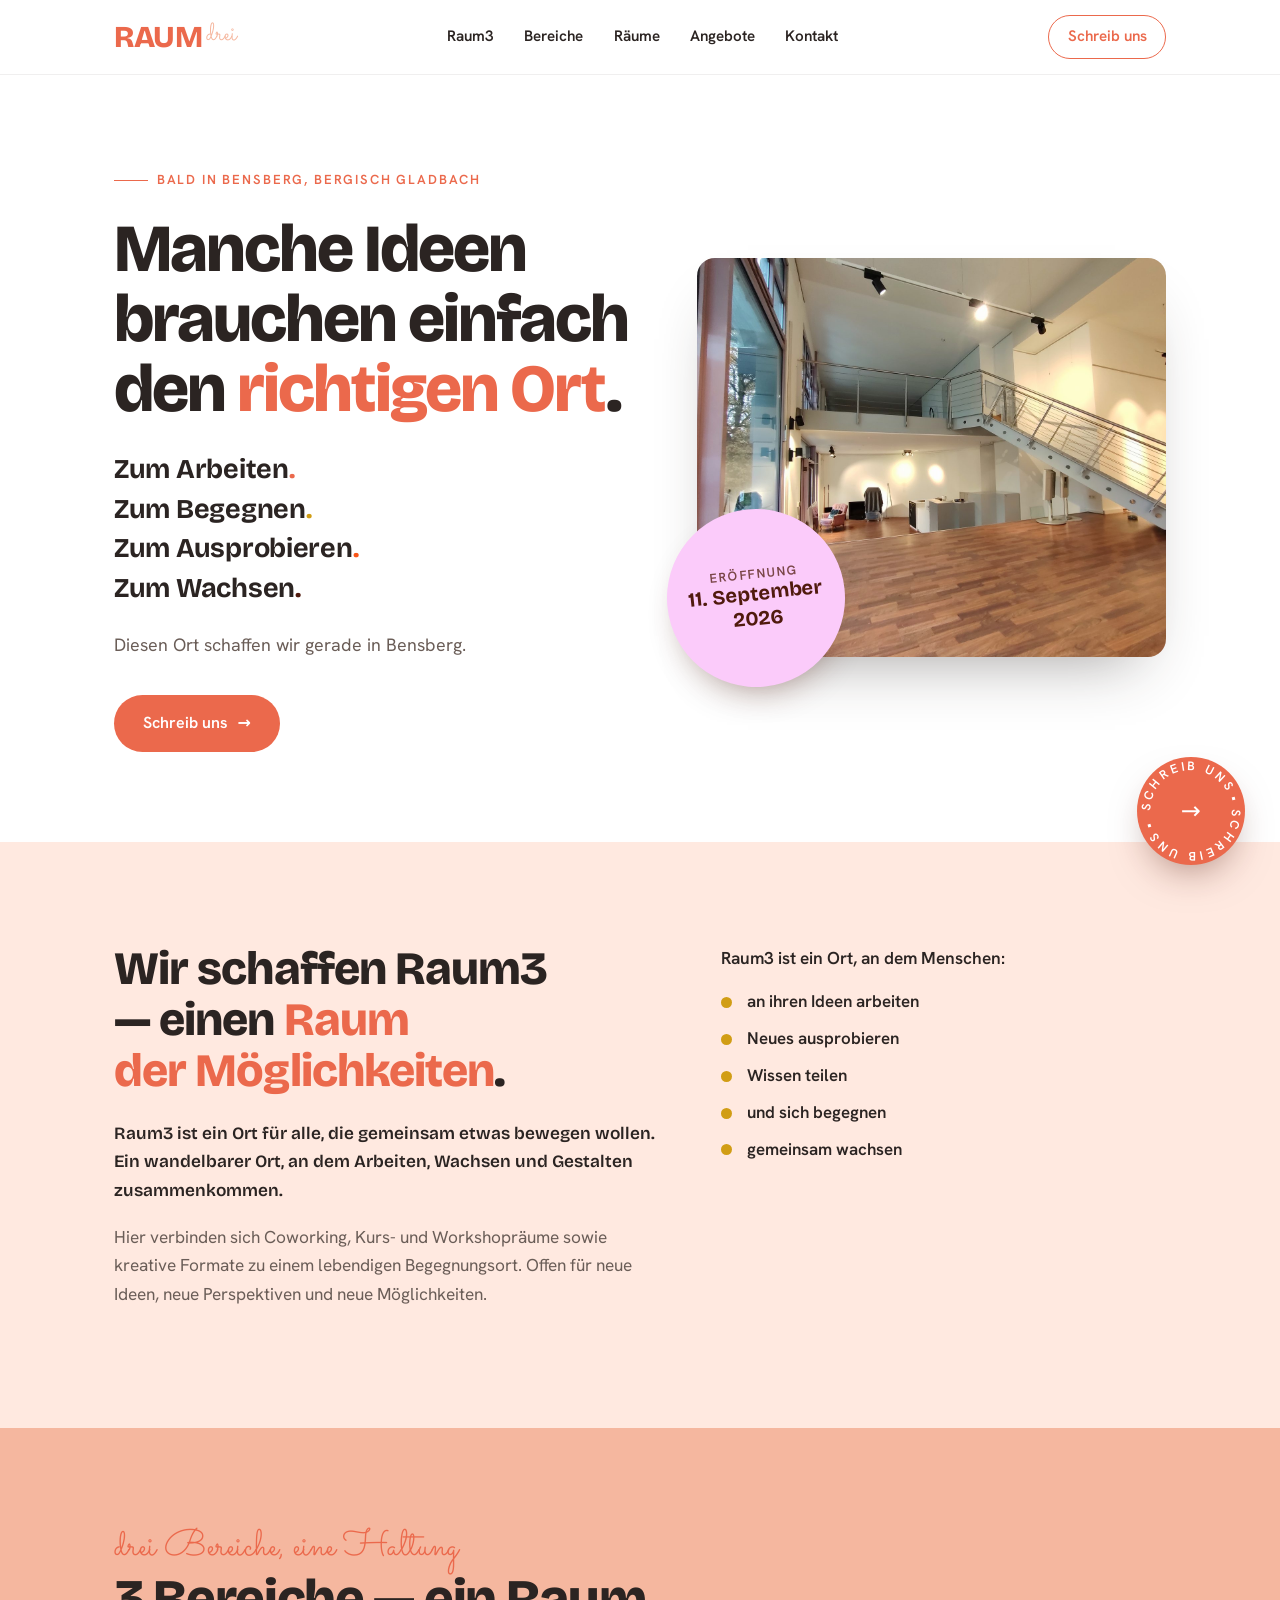
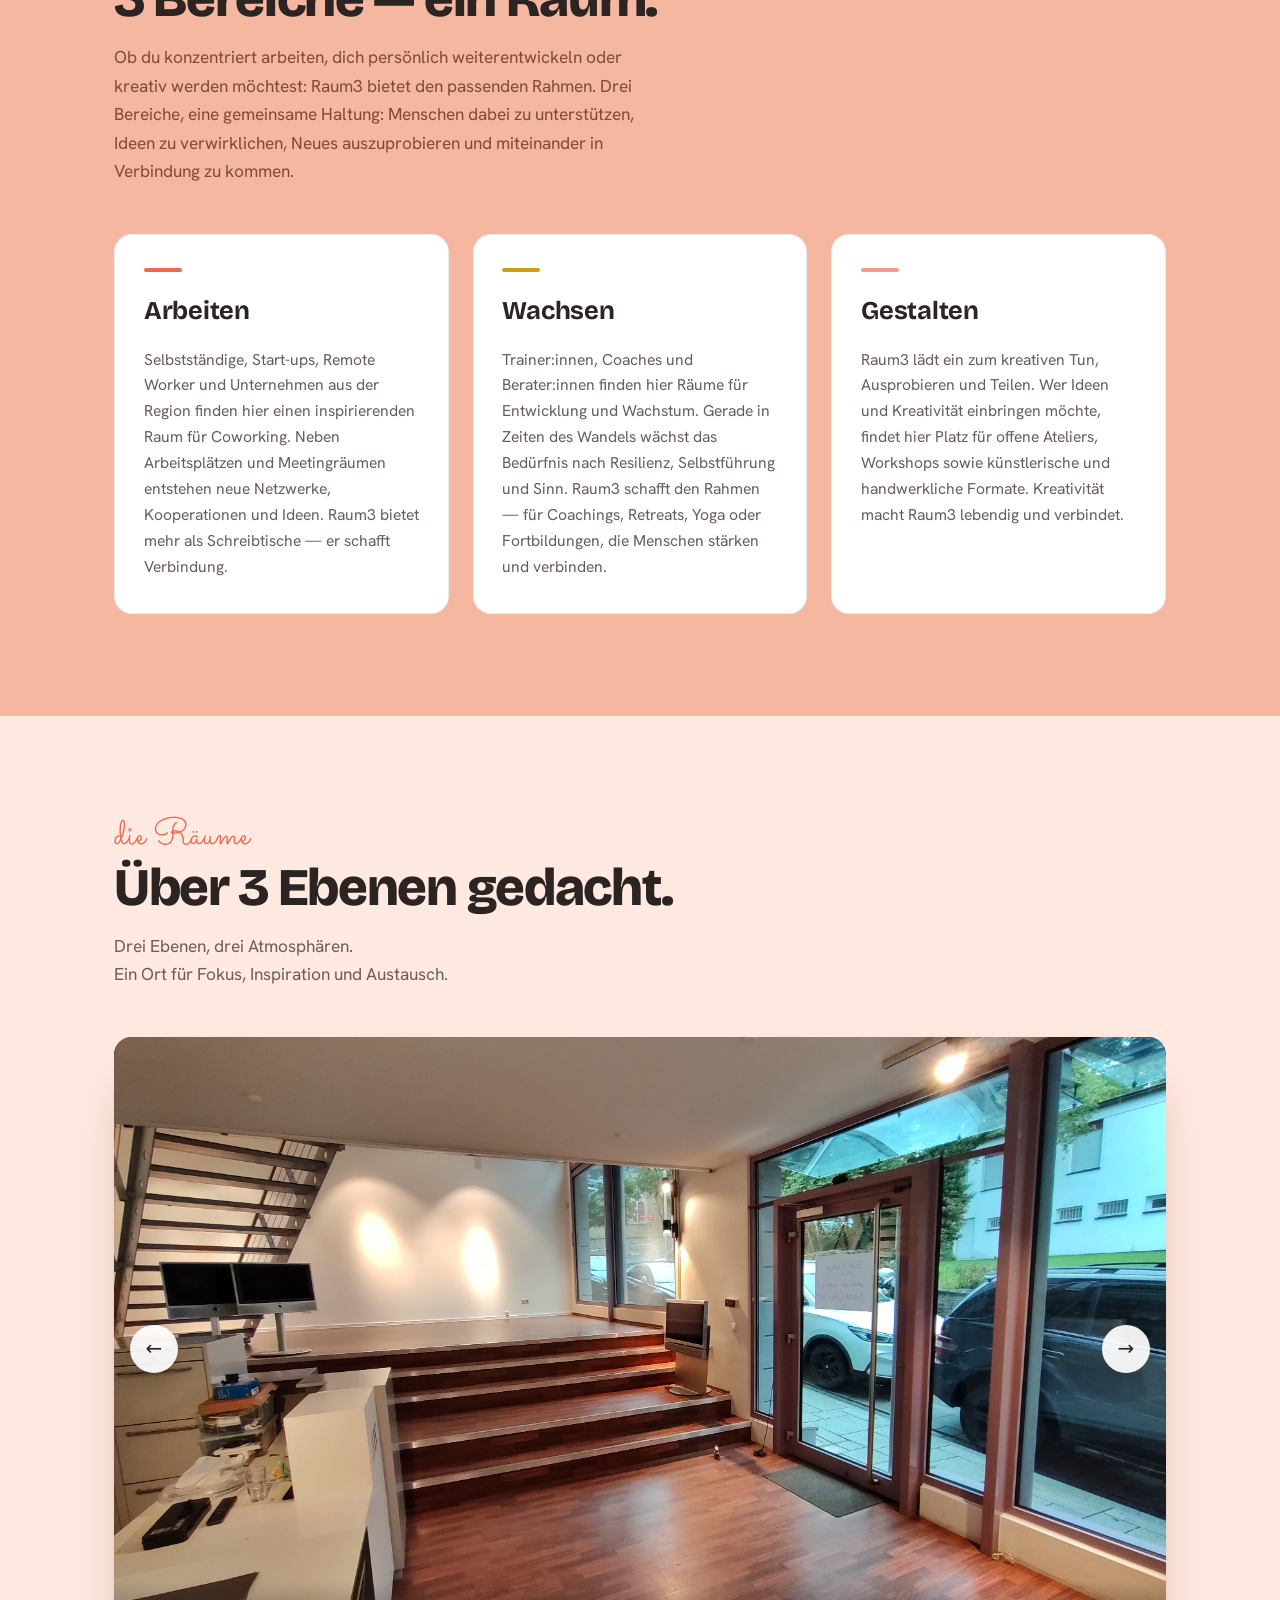
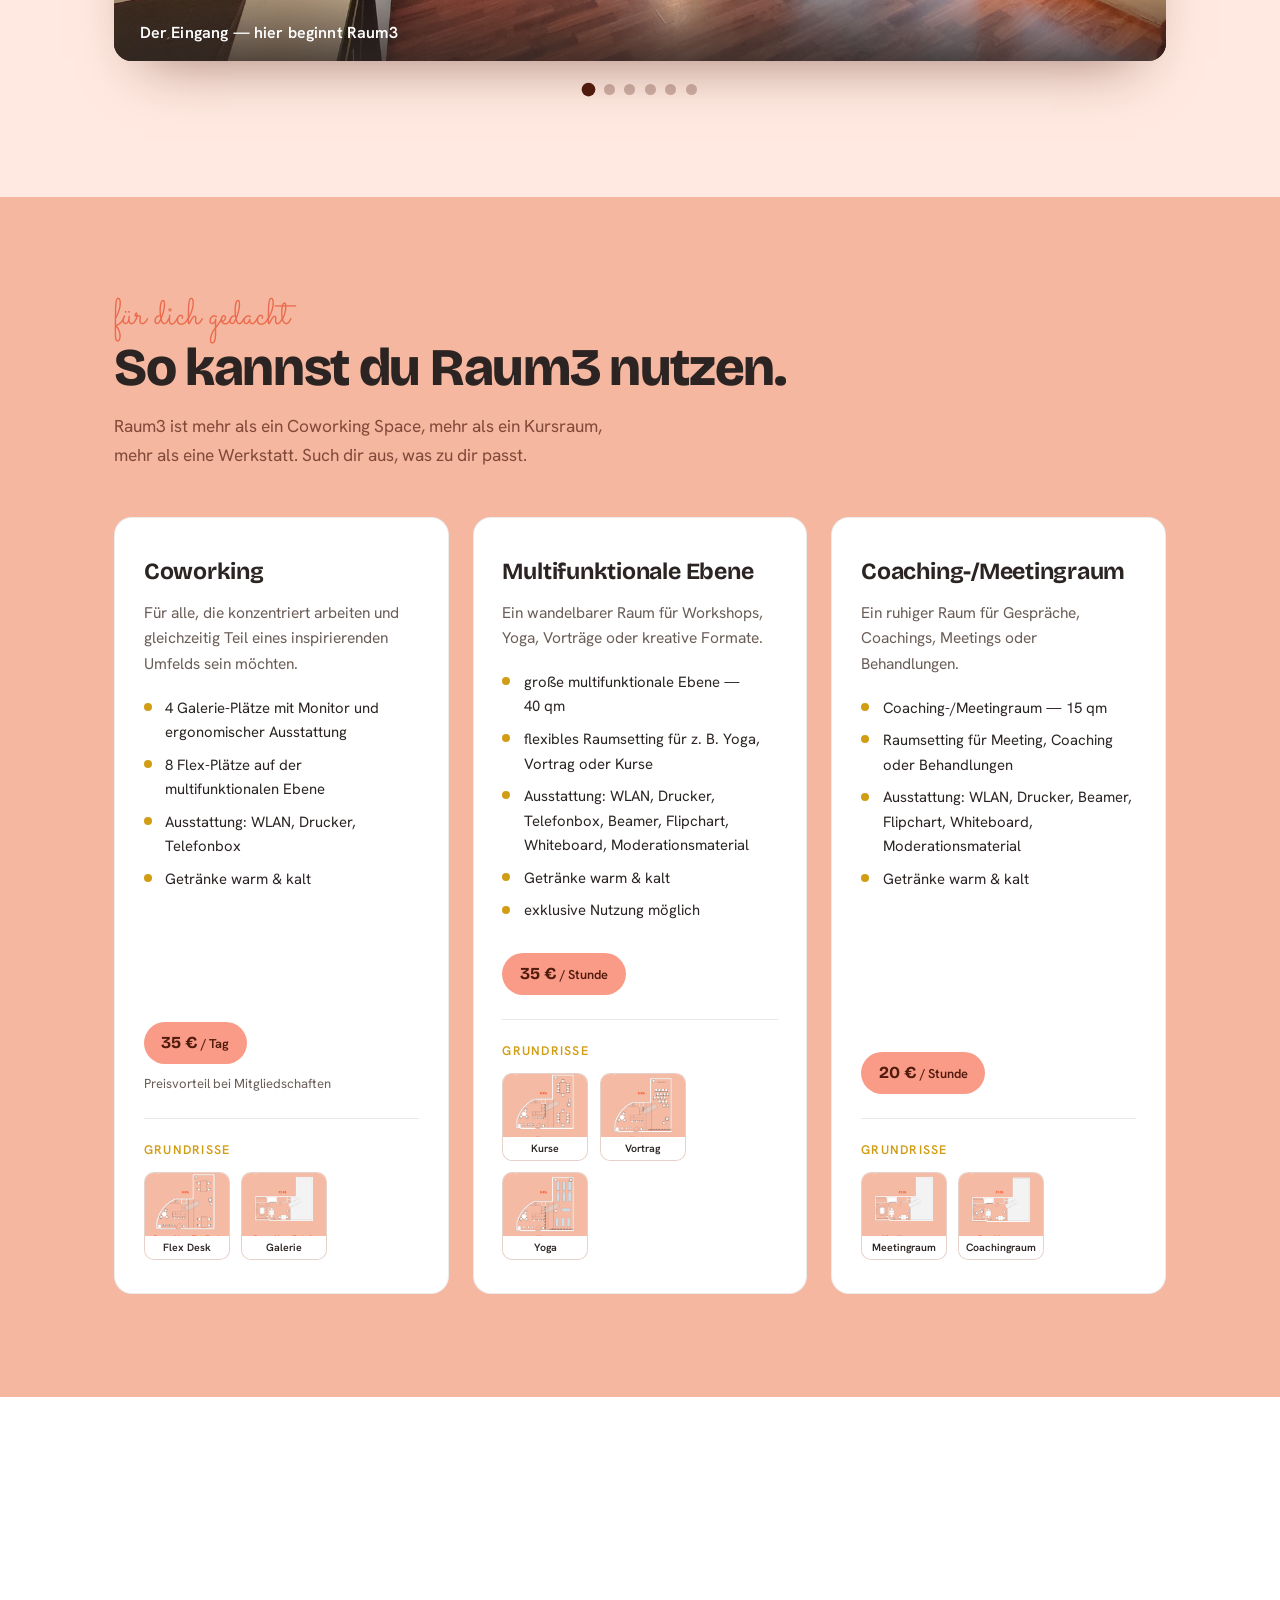
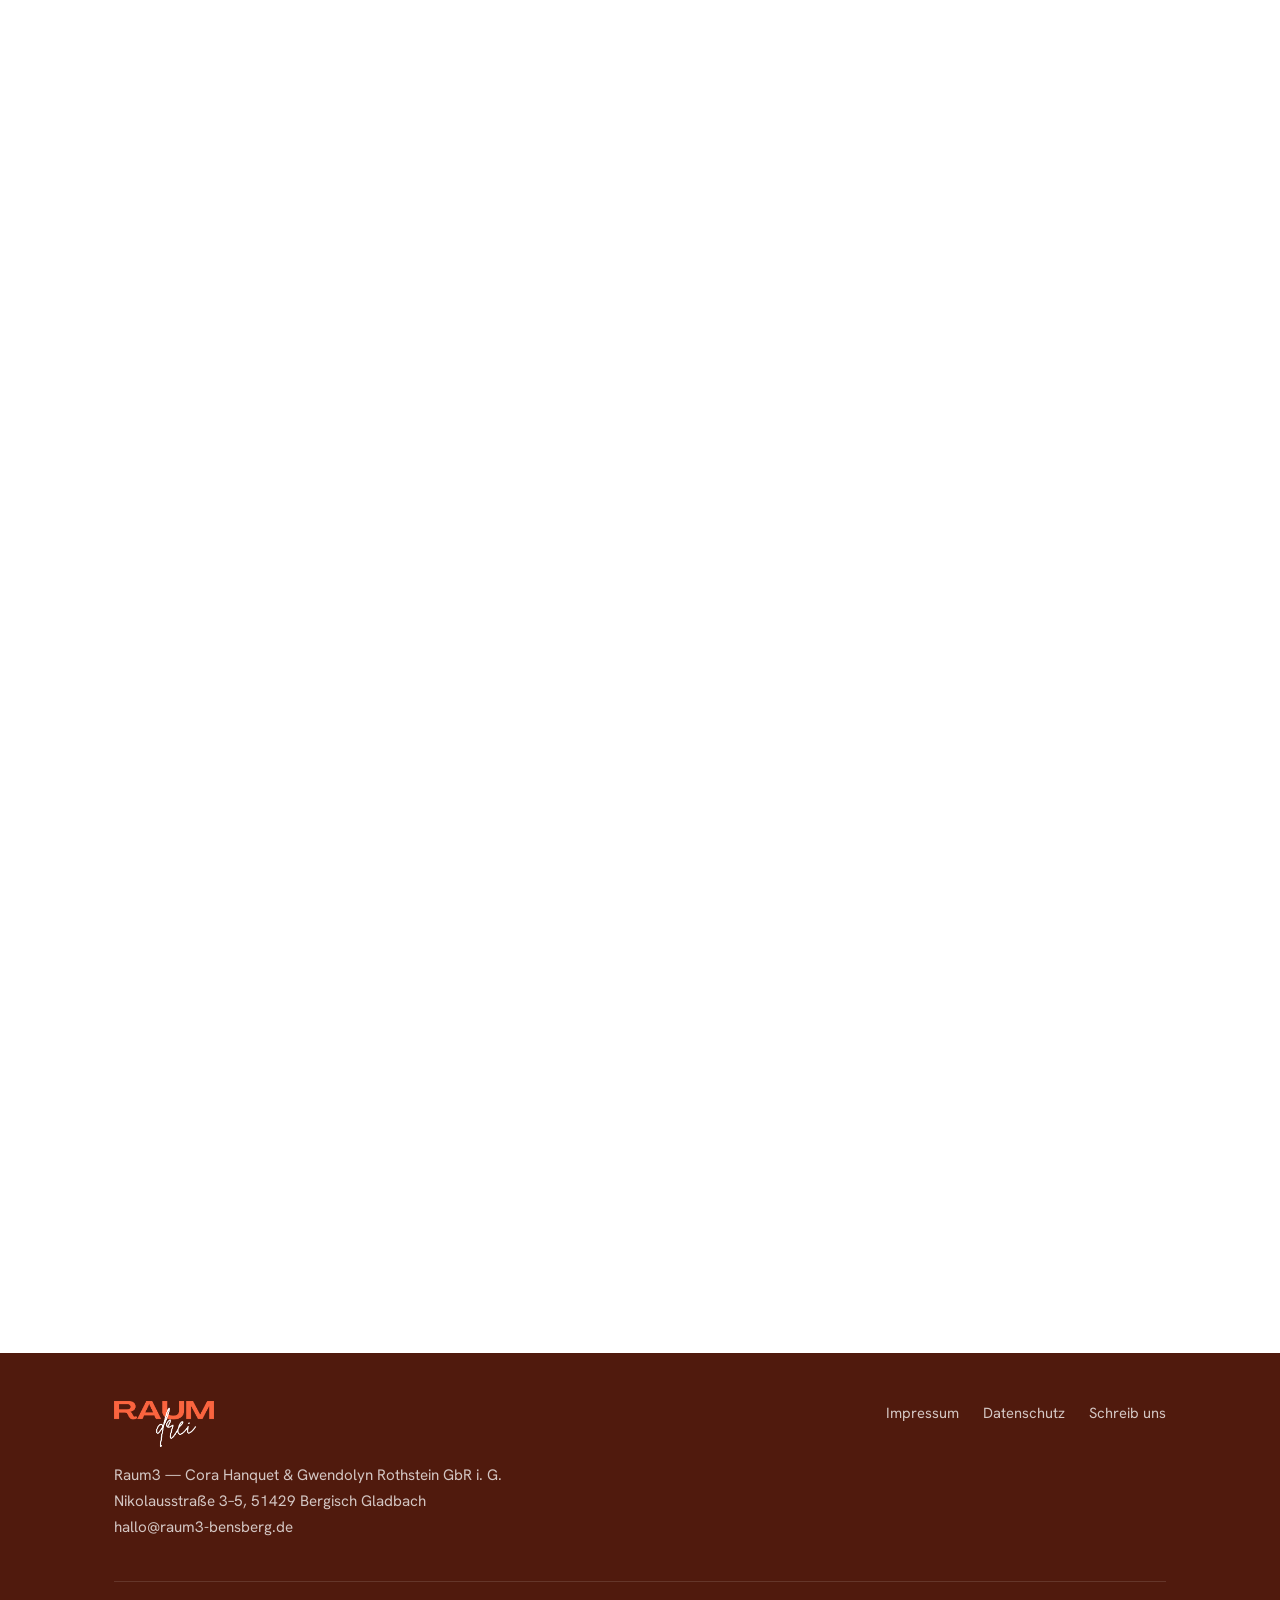
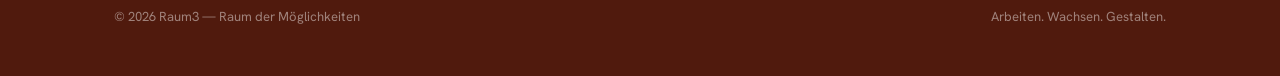
==== commit e3a5c898: "feat: bolder typography, bigger opening badge, restore #F95417 from client palette - Section heading" ====
--- a/index.html
+++ b/index.html
@@ -16,7 +16,7 @@
     --apricot:#F5B79F;     /* exaktes Apricot der Visitenkarte */
     --lachs:#F99B86;       /* Lachs für Akzente (Kundin) */
     --orange:#EB694C;      /* exakte Koralle der Visitenkarte */
-    --orange-energie:#EB694C; /* auf Marken-Koralle vereinheitlicht */
+    --orange-energie:#F95417; /* Energie-Orange aus Coras Palette */
     --orange-dark:#D65438; /* dunklere Koralle für Hover */
     --senf:#D19D14;        /* Senf für Details (Kundin) */
     --braun:#501A0D;       /* Braun für Kontraste & Tiefe (Kundin) */
@@ -90,8 +90,8 @@
   }
   .eyebrow::before{content:"";width:34px;height:1.5px;background:var(--orange)}
   .hero h1{
-    font-family:var(--display);font-weight:700;
-    font-size:clamp(2.4rem,5.6vw,4.2rem);line-height:1.04;letter-spacing:-.025em;
+    font-family:var(--display);font-weight:800;
+    font-size:clamp(2.4rem,5.6vw,4.2rem);line-height:1.04;letter-spacing:-.03em;
     margin-bottom:1.6rem;
   }
   .hero h1 .hl{color:var(--orange)}
@@ -115,16 +115,16 @@
   .hero-media img{border-radius:var(--radius);box-shadow:0 30px 60px -30px rgba(43,36,34,.45);aspect-ratio:4/3.4;object-fit:cover}
   /* Rosa Kreis-Badge (Kundin: Eröffnungsdatum als Kreis unten links am Bild) */
   .hero-badge{
-    position:absolute;bottom:-26px;left:-26px;
-    width:146px;height:146px;border-radius:50%;
+    position:absolute;bottom:-30px;left:-30px;
+    width:178px;height:178px;border-radius:50%;
     background:var(--rosa-pop);color:var(--braun);
     display:flex;flex-direction:column;align-items:center;justify-content:center;text-align:center;
-    font-weight:700;line-height:1.2;padding:1rem;
+    font-weight:700;line-height:1.2;padding:1.1rem;
     box-shadow:0 16px 34px -16px rgba(80,26,13,.45);
     transform:rotate(-6deg);
   }
-  .hero-badge small{font-size:.68rem;letter-spacing:.12em;text-transform:uppercase;font-weight:600;opacity:.75}
-  .hero-badge b{font-family:var(--display);font-size:1.02rem}
+  .hero-badge small{font-size:.8rem;letter-spacing:.12em;text-transform:uppercase;font-weight:600;opacity:.75}
+  .hero-badge b{font-family:var(--display);font-size:1.26rem}
 
   /* ---------- Schwebender "Schreib uns"-Button (läuft beim Scrollen mit) ---------- */
   .float-cta{
@@ -144,15 +144,16 @@
 
   /* ---------- Section base ---------- */
   .section{padding-block:clamp(3.5rem,8vw,7rem)}
-  .section-head{max-width:52ch;margin-bottom:3rem}
-  .kicker{font-family:var(--script);font-size:2rem;color:var(--orange);line-height:1;display:block;margin-bottom:.2rem}
-  .section-head h2{font-family:var(--display);font-weight:700;font-size:clamp(1.9rem,4vw,2.9rem);letter-spacing:-.02em;line-height:1.08}
-  .section-head p{color:var(--tinte-soft);margin-top:1rem;font-size:1.08rem}
+  /* Überschriften dürfen die volle Breite nutzen (einzeilig), nur der Fließtext bleibt schmal */
+  .section-head{margin-bottom:3rem}
+  .kicker{font-family:var(--script);font-size:2.3rem;color:var(--orange);line-height:1;display:block;margin-bottom:.25rem}
+  .section-head h2{font-family:var(--display);font-weight:800;font-size:clamp(2.1rem,4.6vw,3.3rem);letter-spacing:-.025em;line-height:1.06;text-wrap:balance}
+  .section-head p{color:var(--tinte-soft);margin-top:1rem;font-size:1.08rem;max-width:52ch}
 
   /* ---------- Wir schaffen Raum3 ---------- */
   .vision{background:var(--rosa)}
   .vision-grid{display:grid;grid-template-columns:1.1fr .9fr;gap:clamp(2rem,5vw,4.5rem);align-items:start}
-  .vision h2{font-family:var(--display);font-weight:700;font-size:clamp(1.9rem,4vw,2.9rem);letter-spacing:-.02em;line-height:1.1;margin-bottom:1.4rem}
+  .vision h2{font-family:var(--display);font-weight:800;font-size:clamp(1.9rem,4vw,2.9rem);letter-spacing:-.02em;line-height:1.1;margin-bottom:1.4rem;text-wrap:balance}
   .vision h2 em{font-style:normal;color:var(--orange)}
   .vision p{color:var(--tinte-soft);font-size:1.08rem;margin-bottom:1.1rem}
   .vision-liste{list-style:none;margin-top:.4rem}
@@ -361,7 +362,8 @@
     .hero-grid,.vision-grid,.kontakt-grid{grid-template-columns:1fr}
     .hero-media{order:-1}
     .hero p.lead{max-width:none}
-    .hero-badge{bottom:-26px;left:12px;width:126px;height:126px}
+    .hero-badge{bottom:-28px;left:12px;width:148px;height:148px}
+    .hero-badge b{font-size:1.08rem}
     .cards{grid-template-columns:1fr}
     .team{grid-template-columns:1fr}
     .carousel-slide img{aspect-ratio:4/3.2}
@@ -538,6 +540,7 @@
   <section class="section angebote reveal" id="angebote">
     <div class="wrap">
       <div class="section-head">
+        <span class="kicker">für dich gedacht</span>
         <h2>So kannst du Raum3 nutzen.</h2>
         <p>Raum3 ist mehr als ein Coworking Space, mehr als ein Kursraum, mehr als eine Werkstatt. Such dir aus, was zu dir passt.</p>
       </div>
@@ -642,10 +645,10 @@
   <!-- INITIATORINNEN -->
   <section class="section team-sektion reveal" id="initiatorinnen">
     <div class="wrap">
-      <div class="section-head" style="max-width:80ch">
+      <div class="section-head">
         <span class="kicker">wer dahinter steht</span>
         <h2>Die Initiatorinnen von Raum3.</h2>
-        <p>Unsere fachlichen Hintergründe reichen von Innenarchitektur, systemischer Beratung und kreativer Formatentwicklung über Eventmanagement, Kräuterpädagogik sowie Angebote rund um Meditation und innere Balance bis hin zu unternehmerischer Erfahrung. Diese Vielfalt prägt Raum3 — und die Art, wie wir diesen Ort gestalten.</p>
+        <p style="max-width:80ch">Unsere fachlichen Hintergründe reichen von Innenarchitektur, systemischer Beratung und kreativer Formatentwicklung über Eventmanagement, Kräuterpädagogik sowie Angebote rund um Meditation und innere Balance bis hin zu unternehmerischer Erfahrung. Diese Vielfalt prägt Raum3 — und die Art, wie wir diesen Ort gestalten.</p>
       </div>
       <div class="team">
         <div class="person">
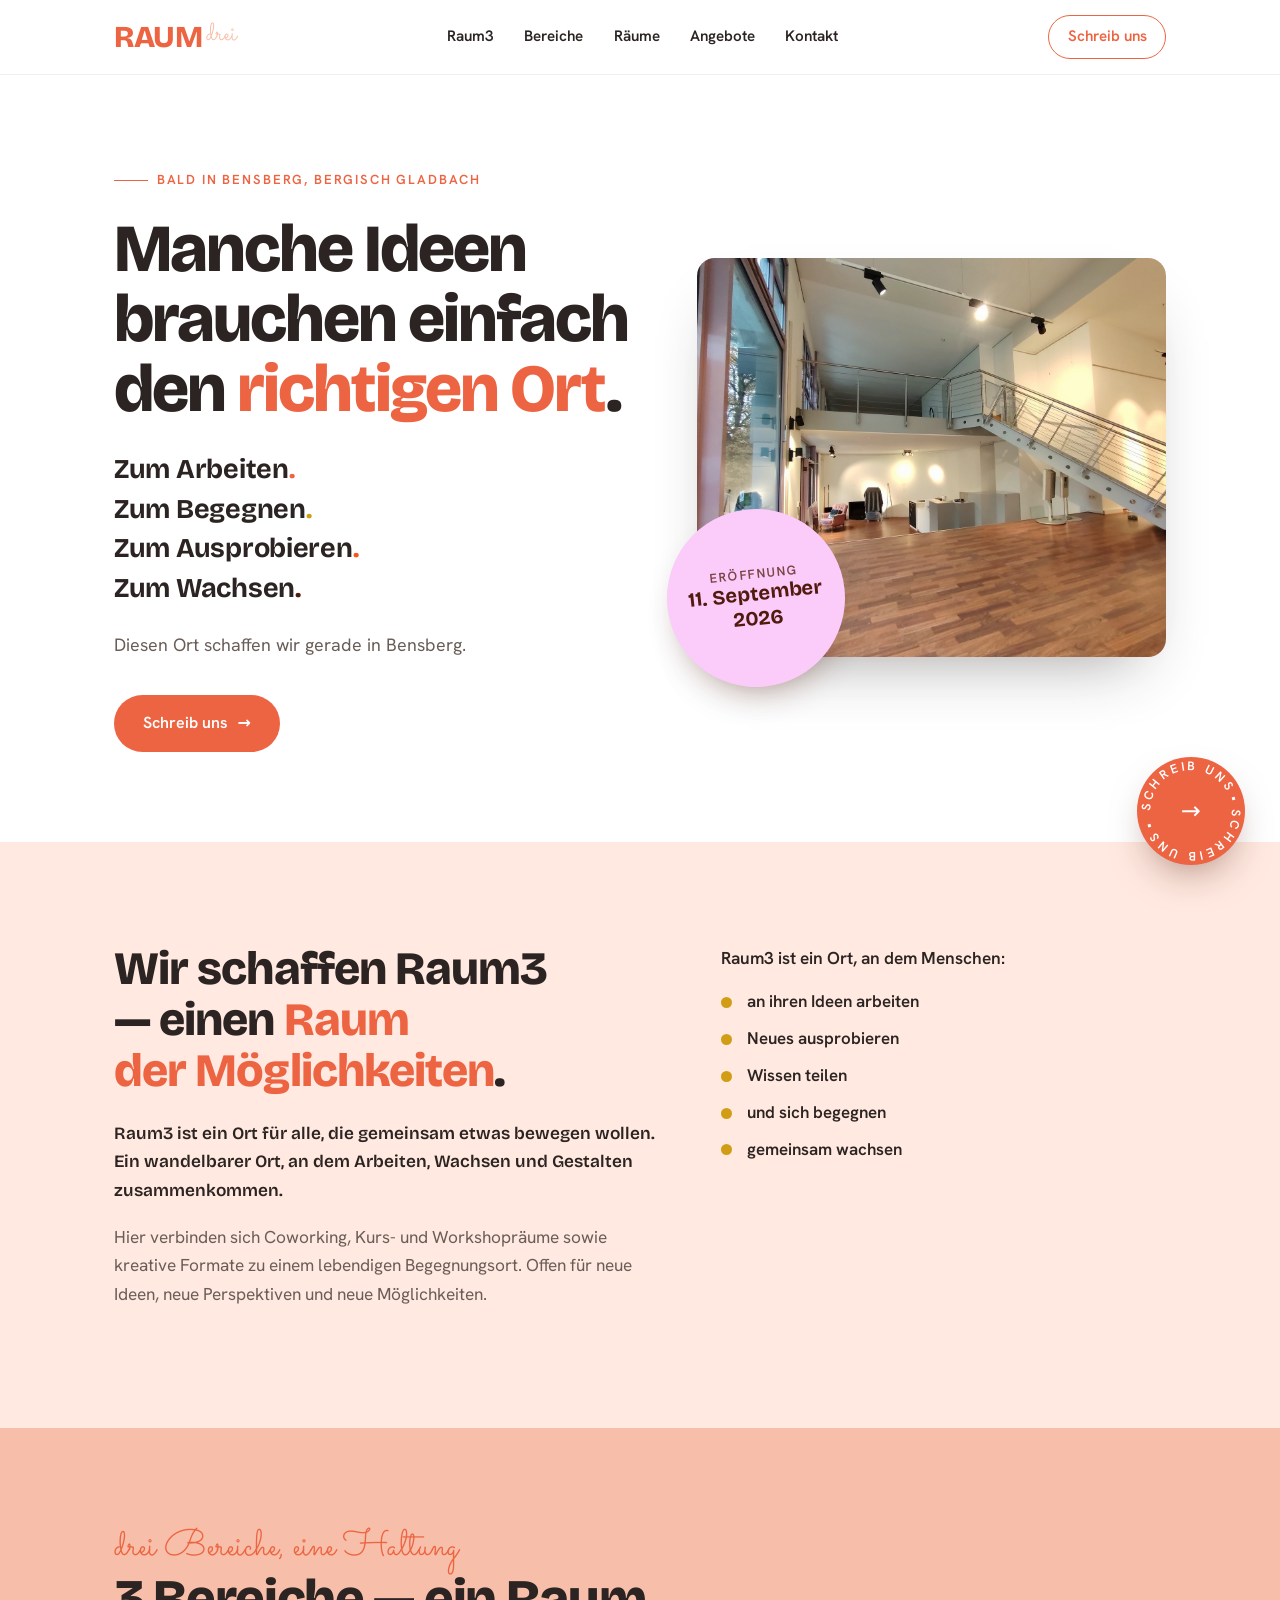
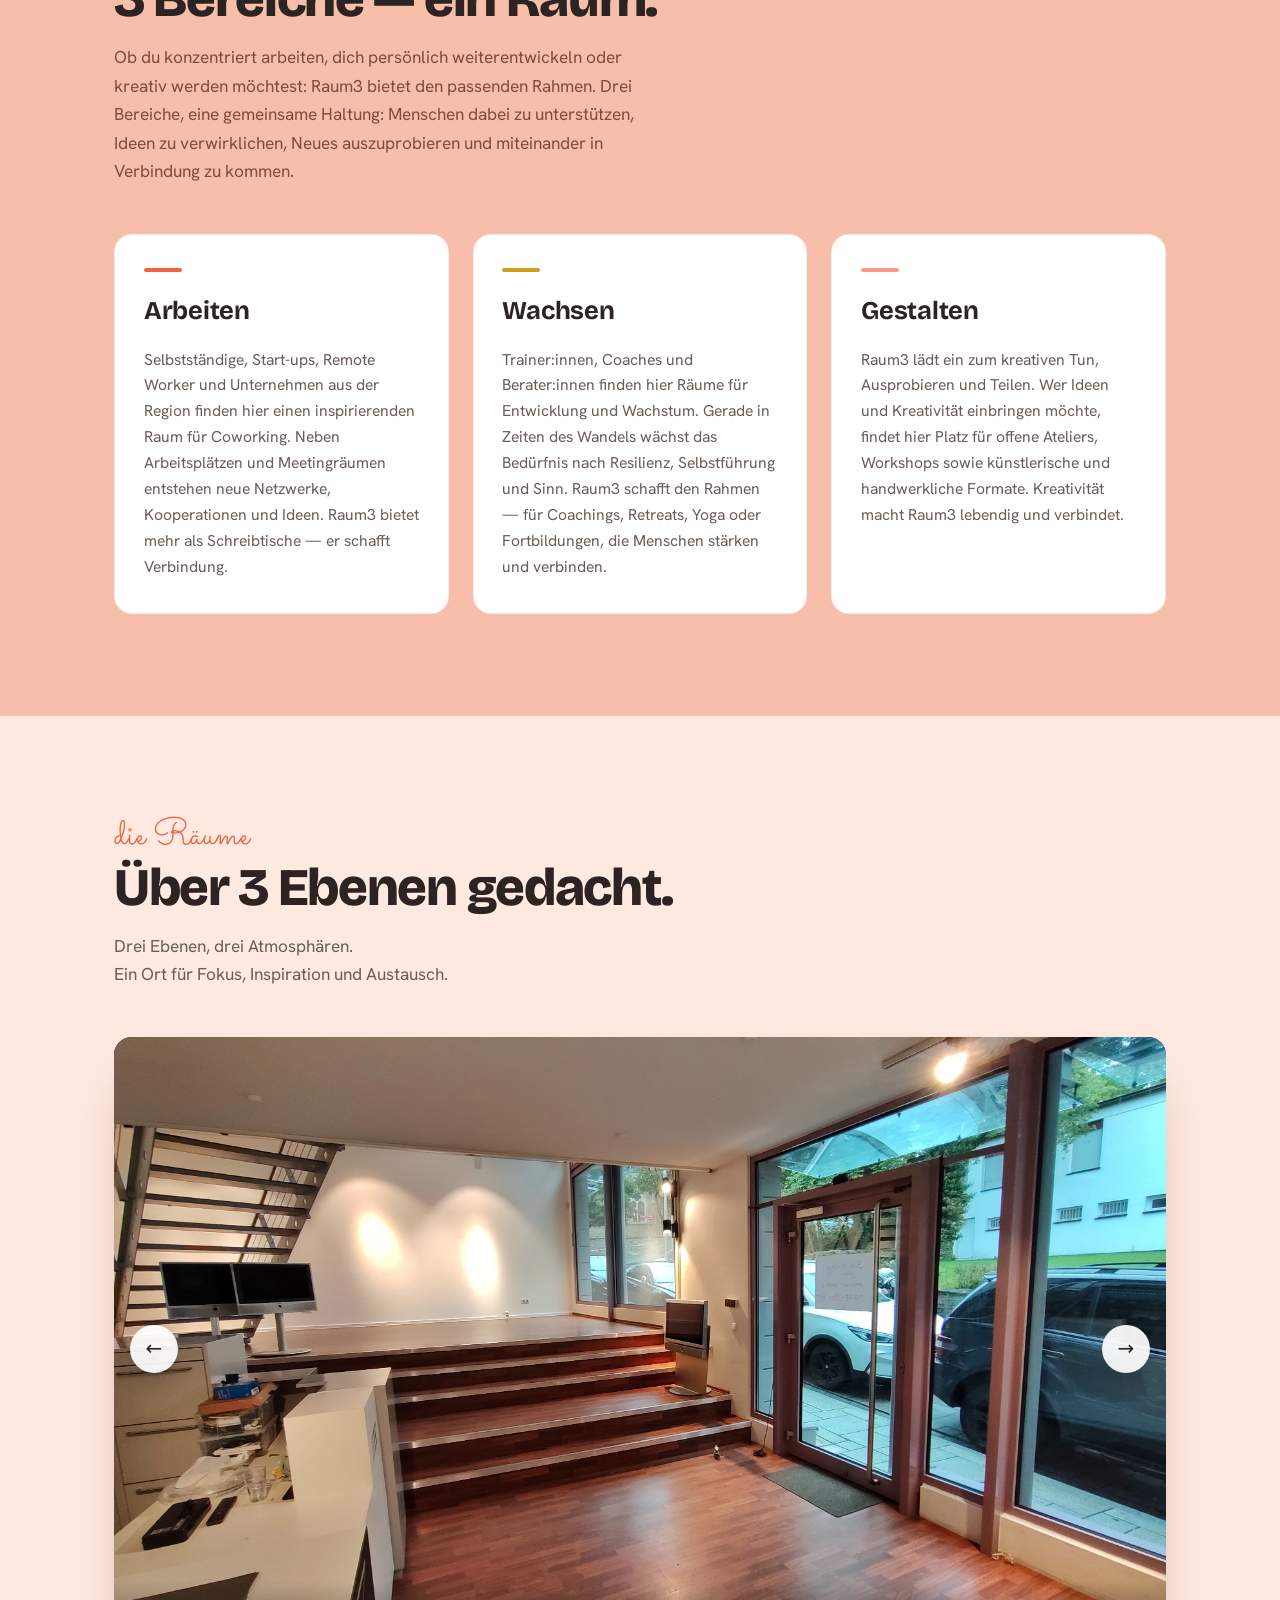
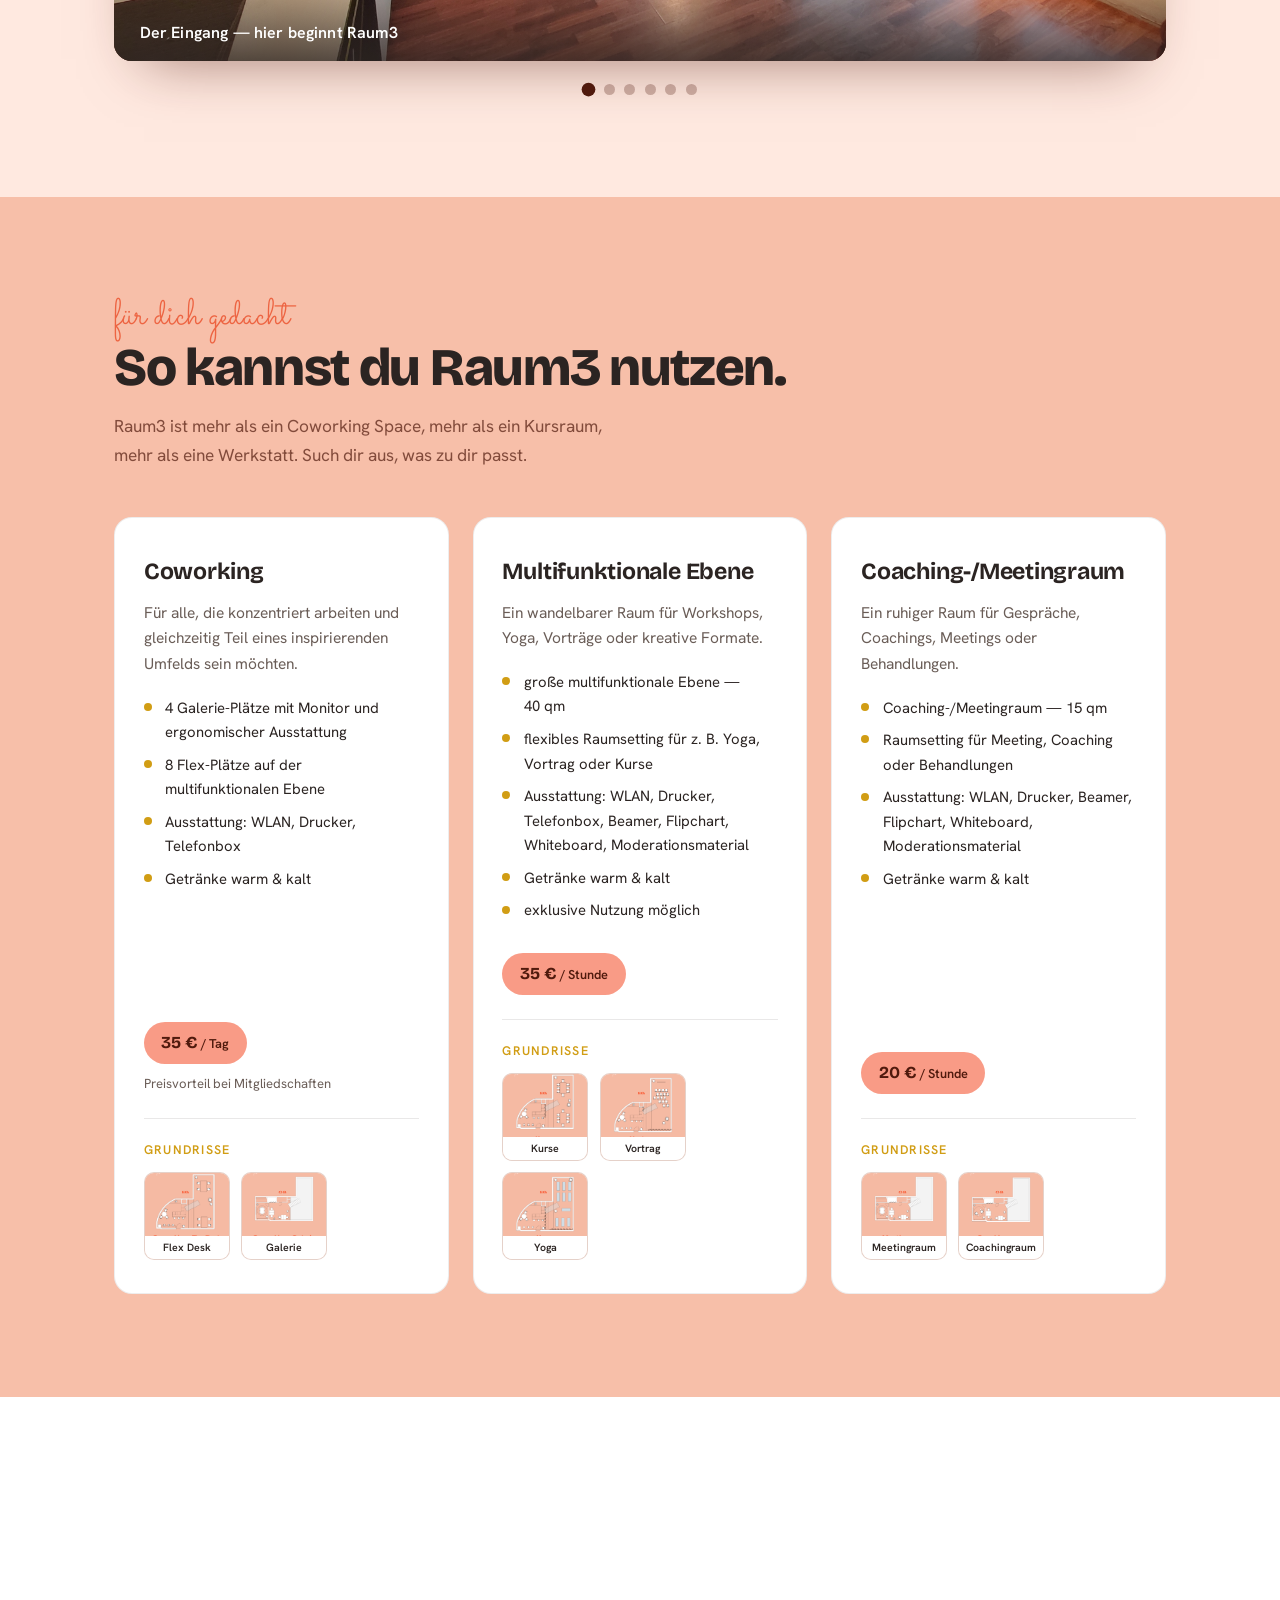
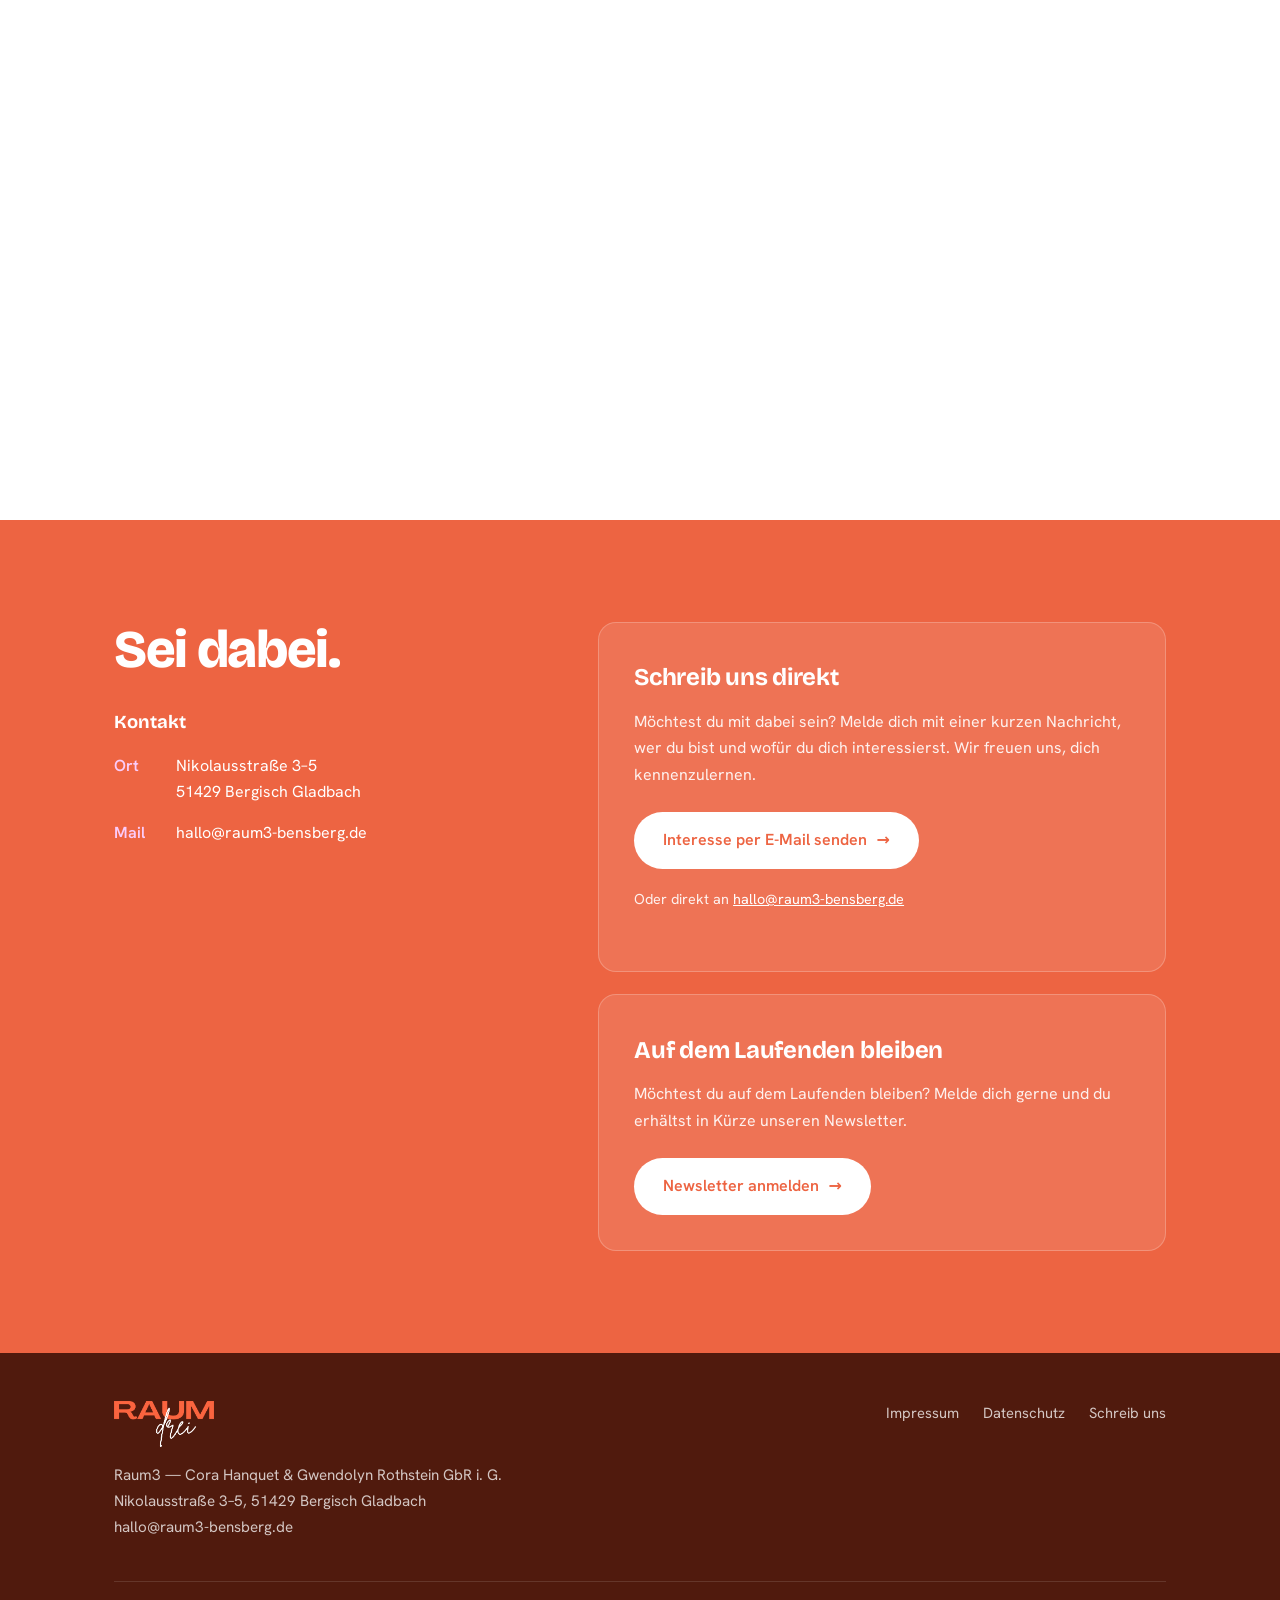
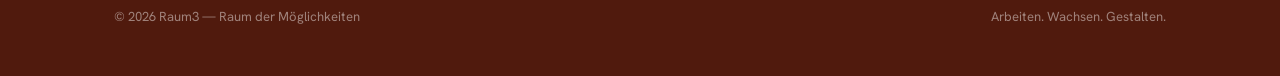
==== commit f5e49571: "fix: exact business-card colors sampled from PDFs + finalize legal pages - Apricot #F7BFA9 and coral" ====
--- a/index.html
+++ b/index.html
@@ -13,11 +13,11 @@
     --weiss:#ffffff;
     --rosa:#FFE9E0;        /* Flächen-Rosa (Slides) */
     --rosa-pop:#FBCBFA;    /* Rosa für weiche Akzente (Kundin) */
-    --apricot:#F5B79F;     /* exaktes Apricot der Visitenkarte */
+    --apricot:#F7BFA9;     /* exaktes Apricot der Visitenkarte (aus PDF gesampelt) */
     --lachs:#F99B86;       /* Lachs für Akzente (Kundin) */
-    --orange:#EB694C;      /* exakte Koralle der Visitenkarte */
+    --orange:#ED6442;      /* exakte Koralle der Visitenkarte (aus PDF gesampelt) */
     --orange-energie:#F95417; /* Energie-Orange aus Coras Palette */
-    --orange-dark:#D65438; /* dunklere Koralle für Hover */
+    --orange-dark:#D54F2F; /* dunklere Koralle für Hover */
     --senf:#D19D14;        /* Senf für Details (Kundin) */
     --braun:#501A0D;       /* Braun für Kontraste & Tiefe (Kundin) */
     --tinte:#2B2422;
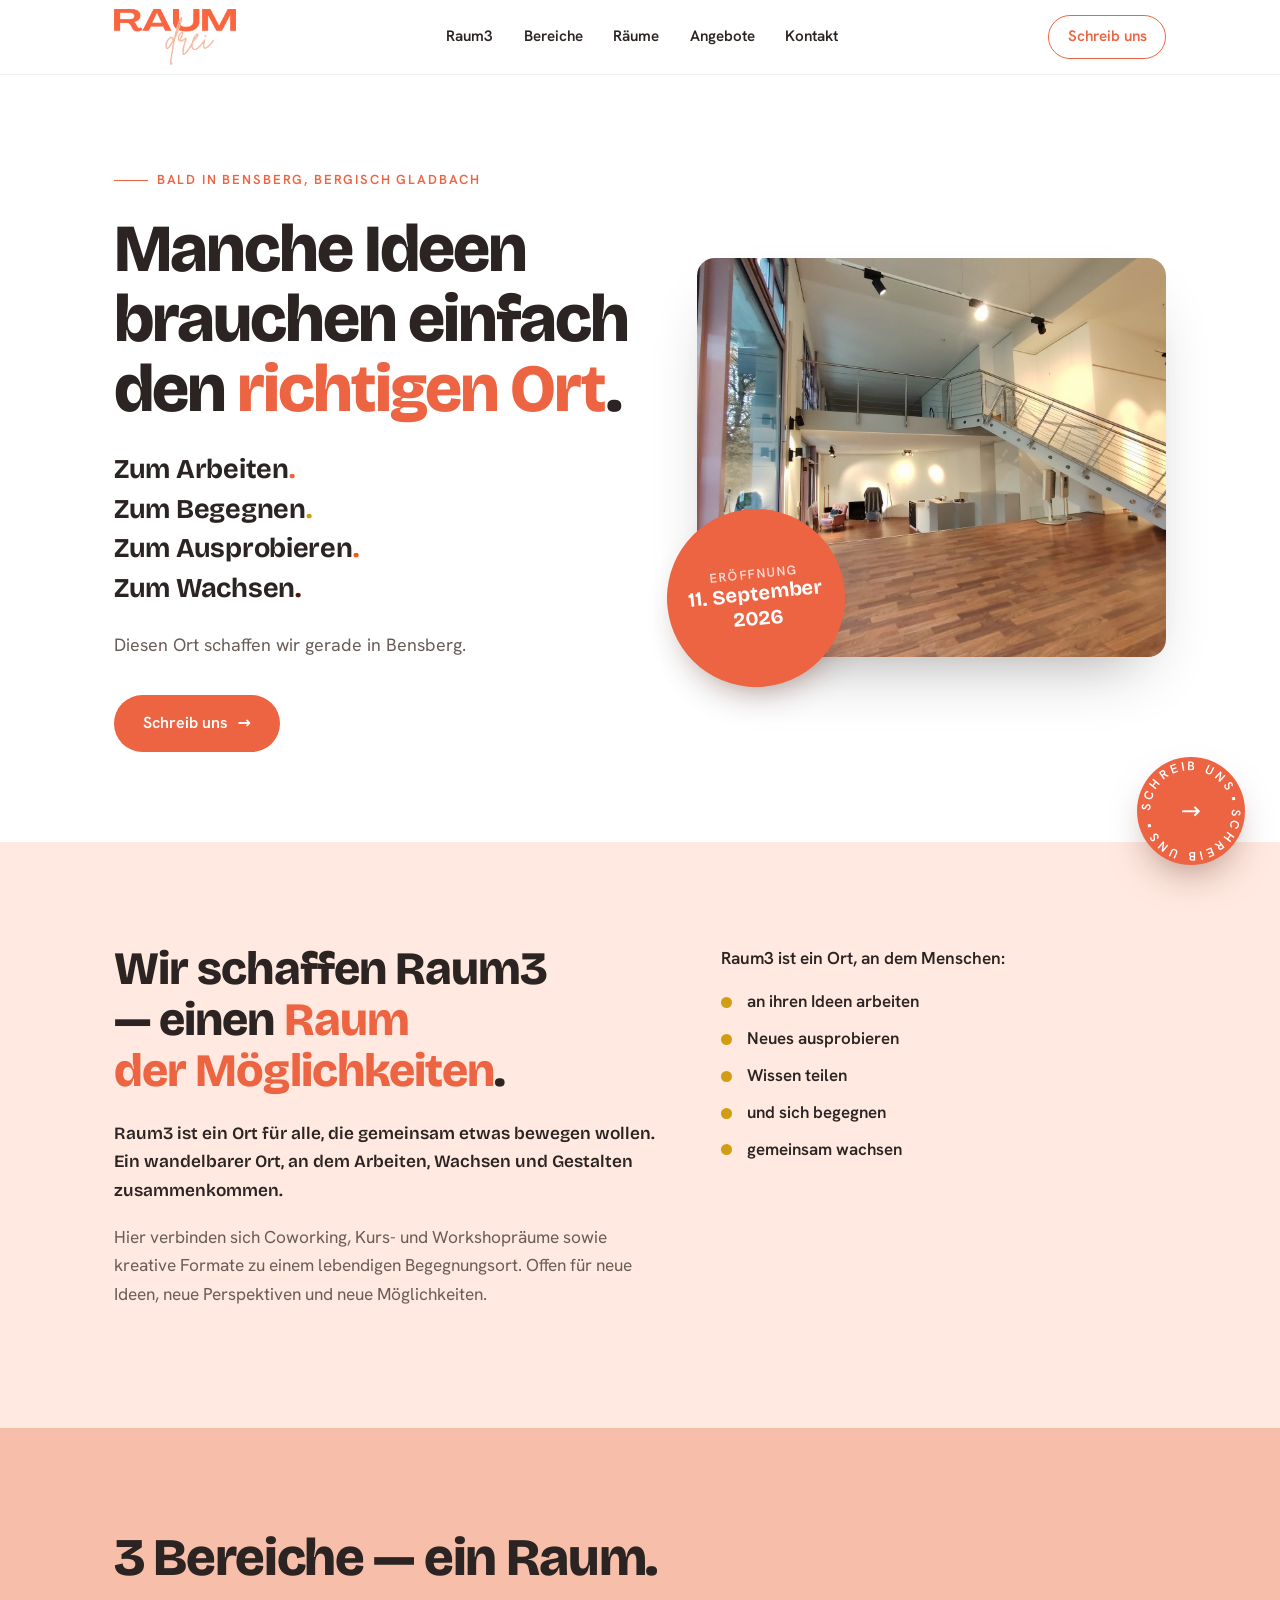
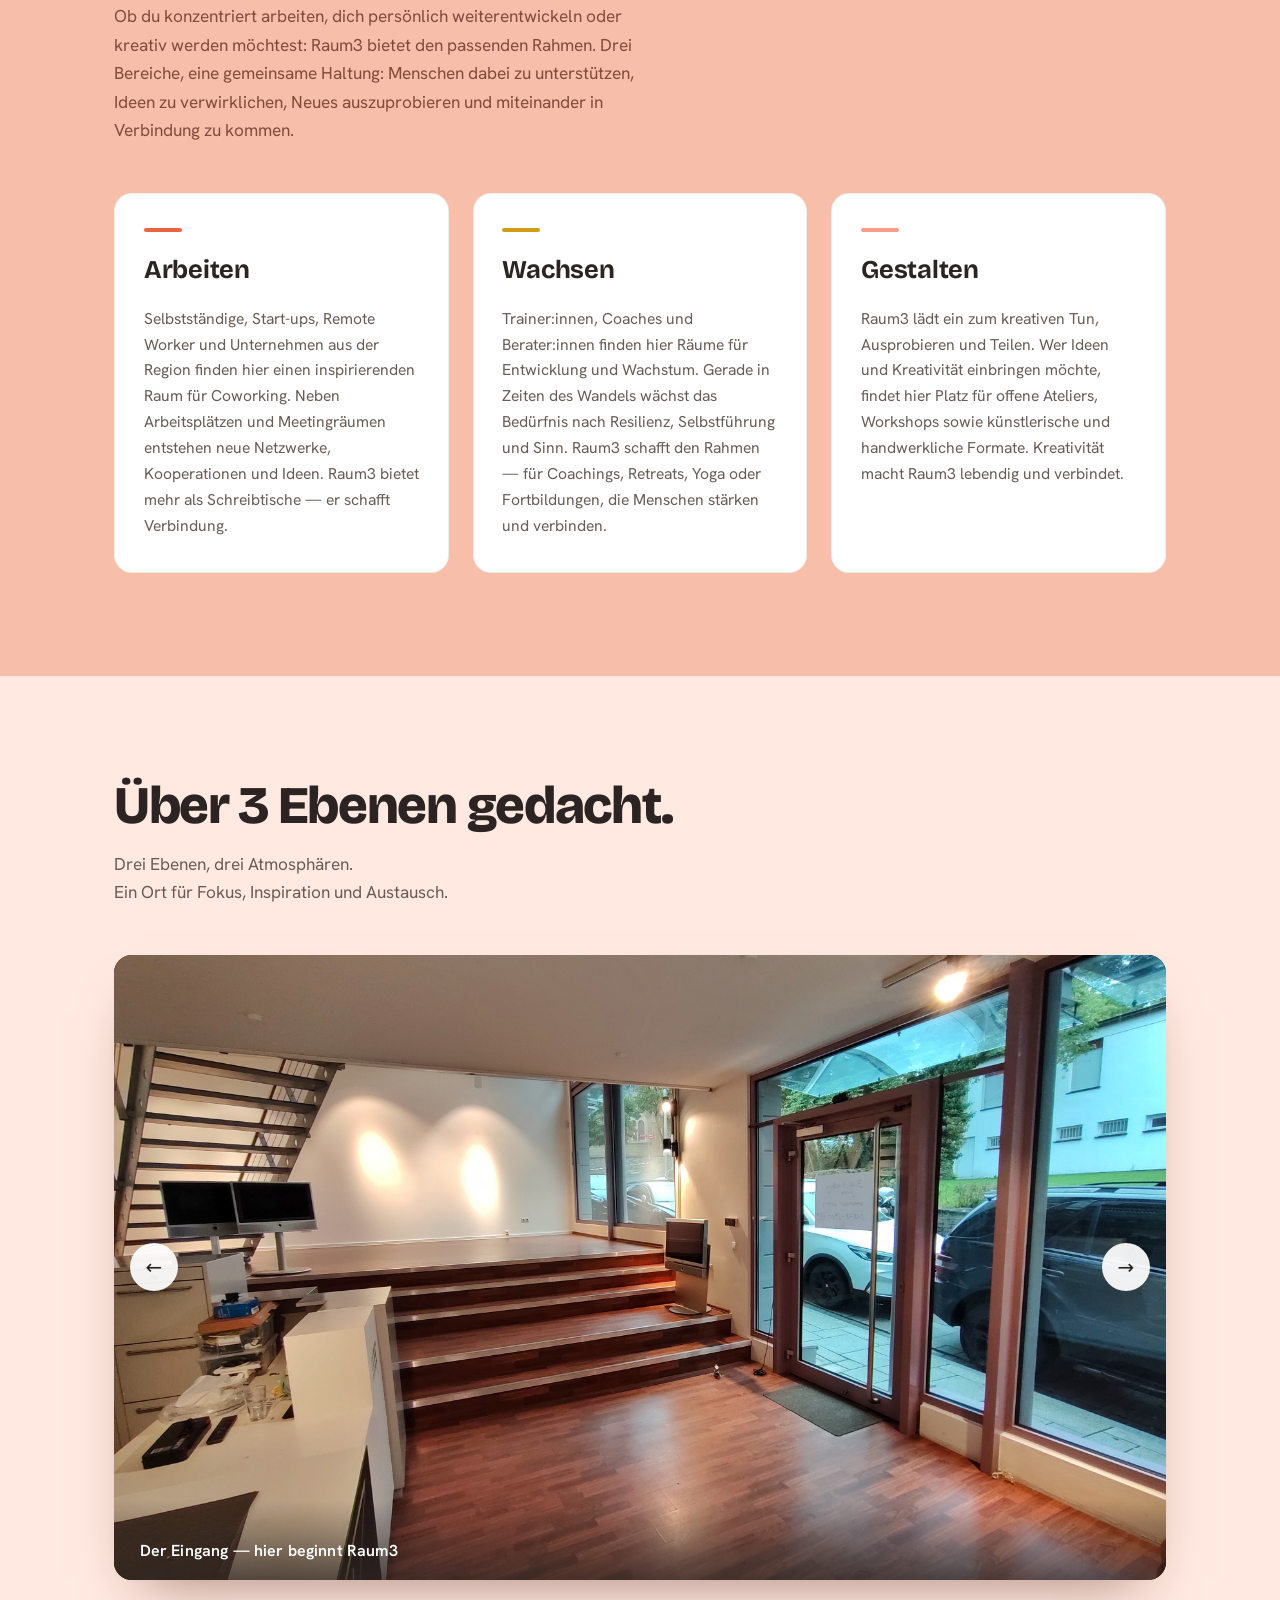
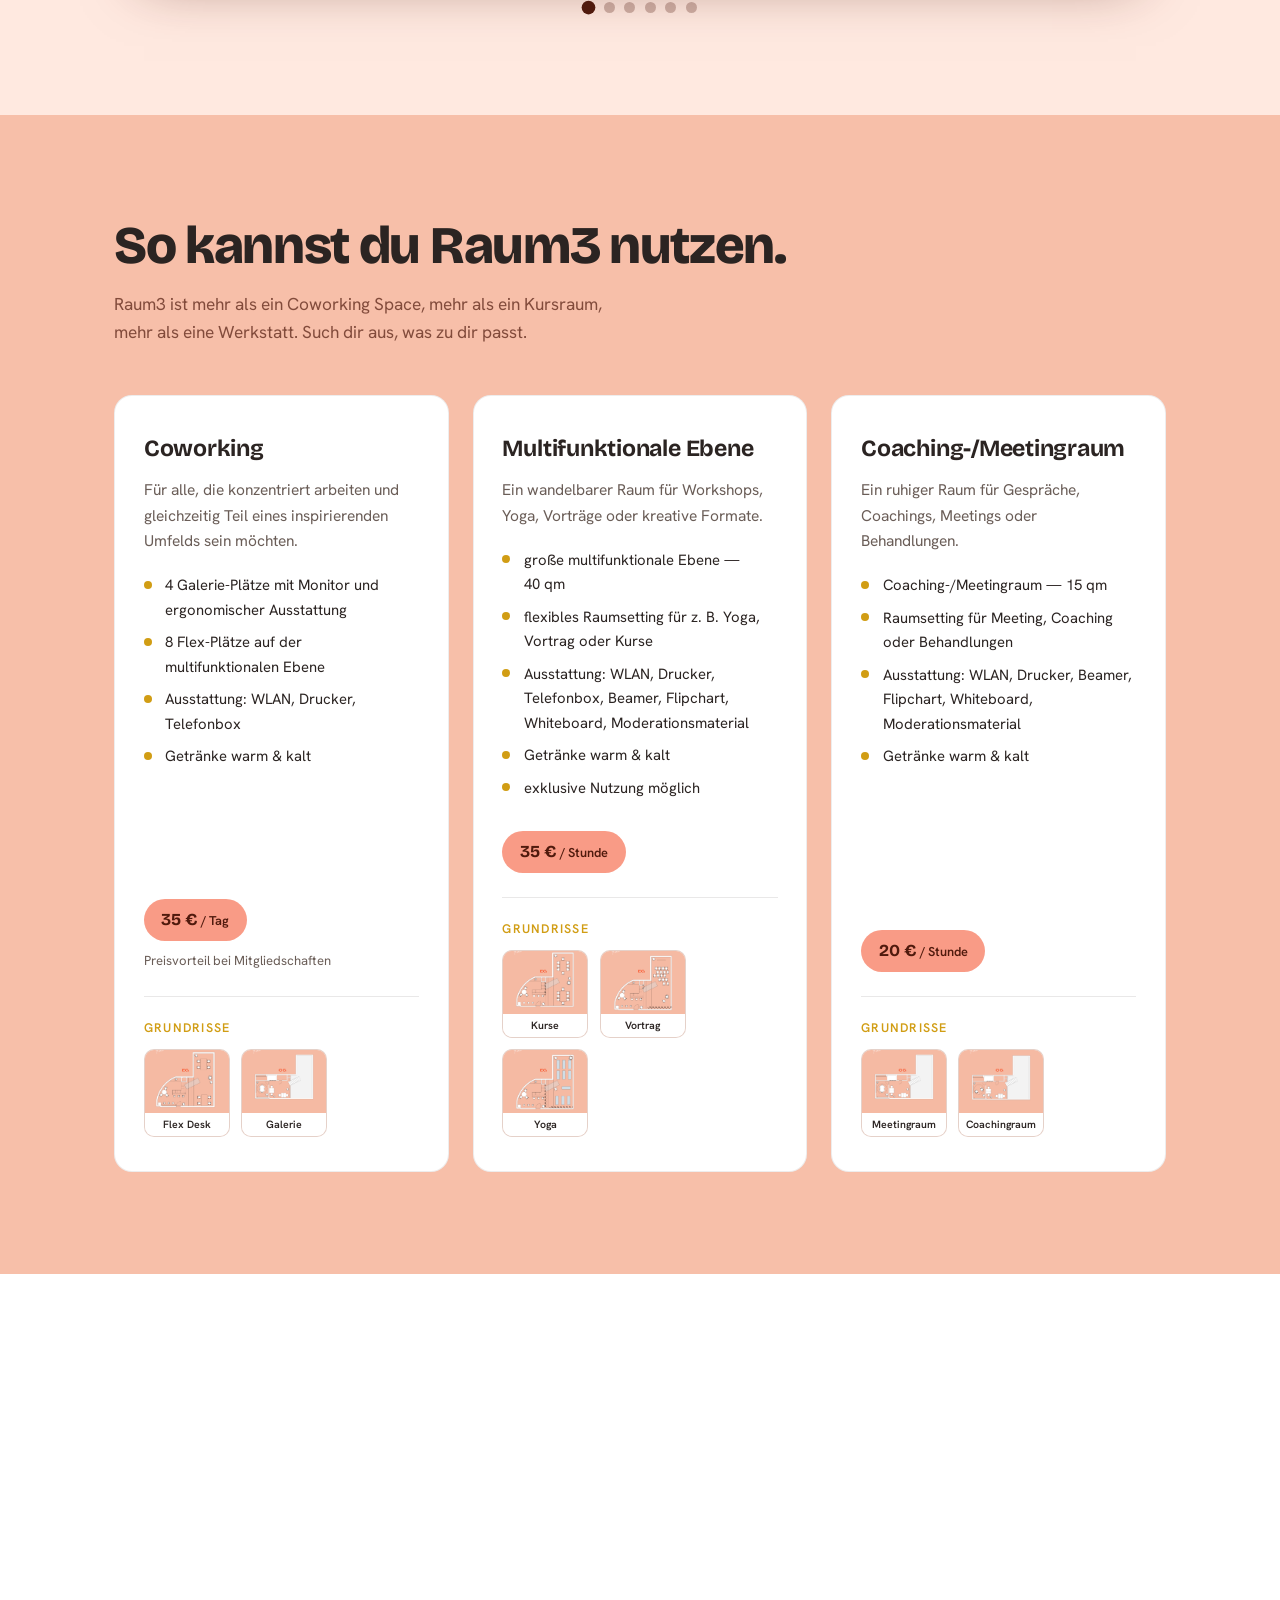
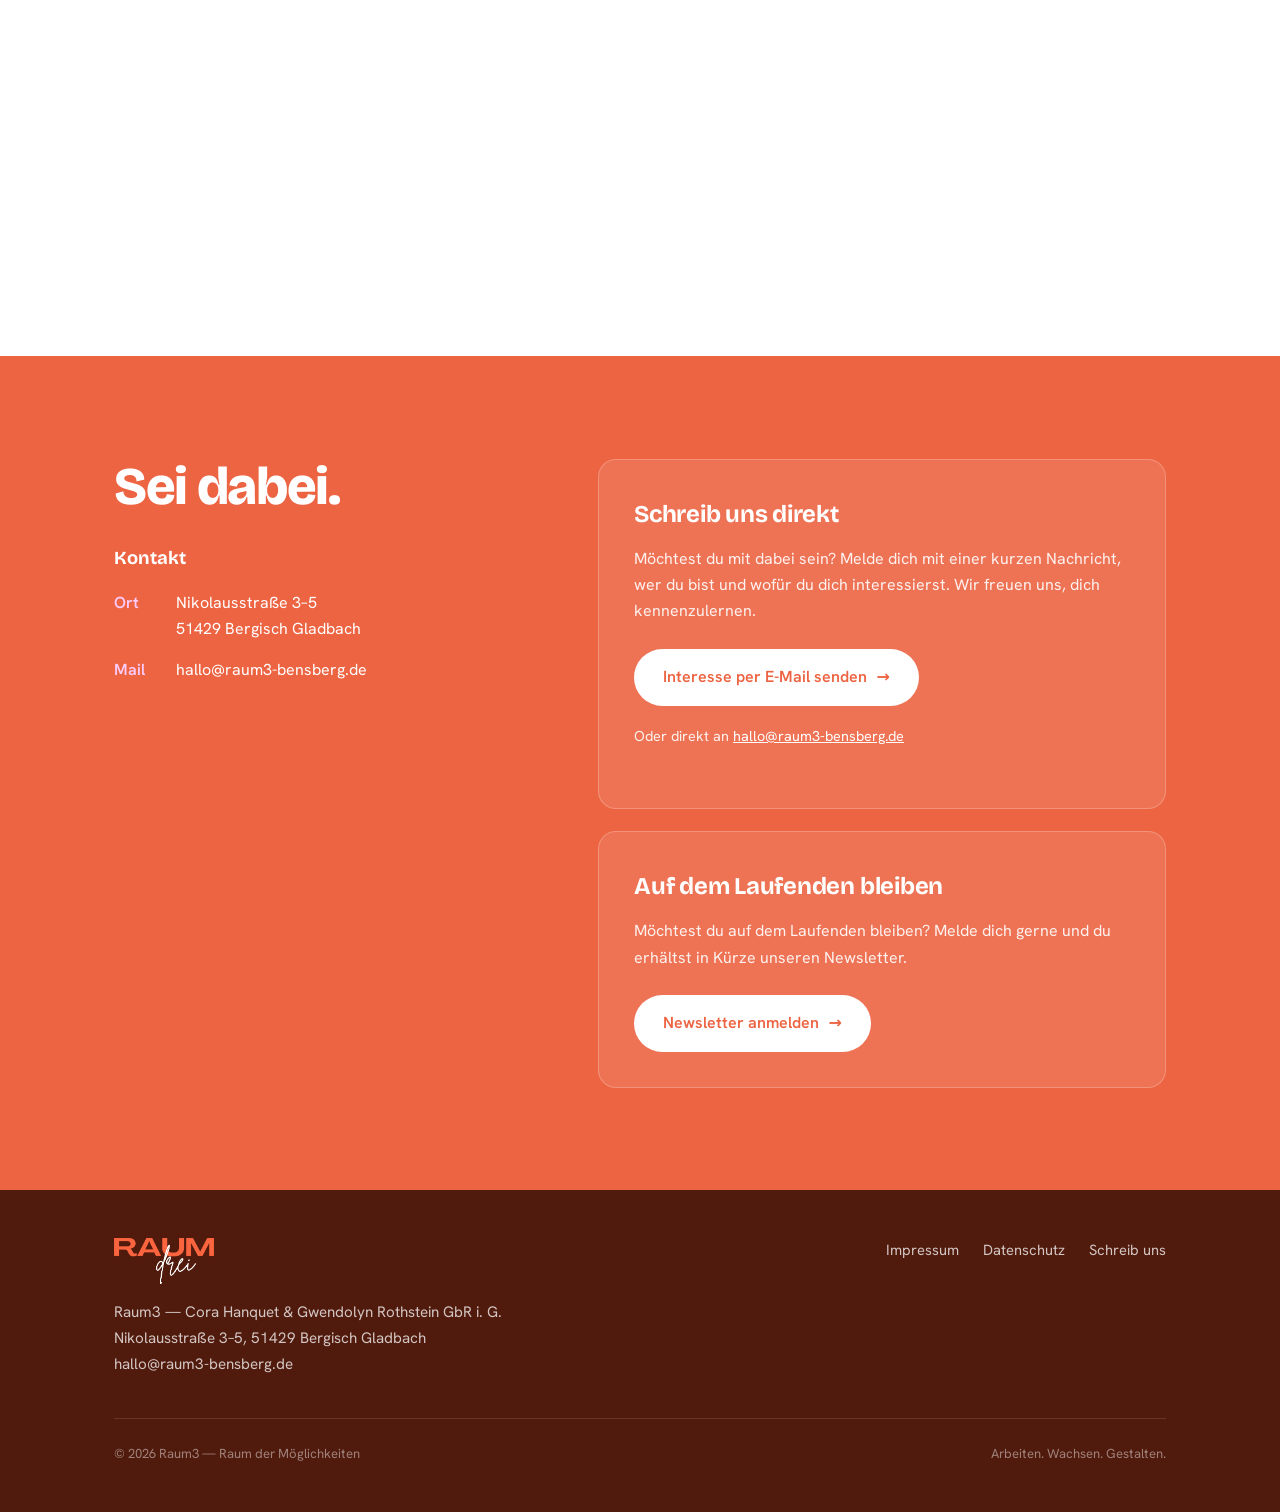
==== commit 717827a9: "fix: client feedback round 2 - real logo, no script headings, brand-color badge - Replace rebuilt te" ====
--- a/index.html
+++ b/index.html
@@ -25,7 +25,6 @@
 
     --display:"Bricolage Grotesque", system-ui, sans-serif;
     --body:"Hanken Grotesk", system-ui, sans-serif;
-    --script:"Sacramento", cursive;
 
     --maxw:1180px;
     --pad:clamp(1.25rem, 5vw, 4rem);
@@ -48,10 +47,9 @@
 
   .wrap{max-width:var(--maxw);margin:0 auto;padding-inline:var(--pad)}
 
-  /* ---------- Wortmarke ---------- */
-  .wordmark{font-family:var(--display);font-weight:800;letter-spacing:-.01em;line-height:1;display:inline-flex;align-items:flex-start}
-  .wordmark .raum{color:var(--orange);text-transform:uppercase}
-  .wordmark .drei{font-family:var(--script);font-weight:400;color:var(--apricot);margin-left:.12em;transform:translateY(-.05em);letter-spacing:0}
+  /* ---------- Logo (Original-Bildmarke der Kundin) ---------- */
+  .logo{display:inline-flex;align-items:center}
+  .logo img{height:56px;width:auto}
 
   /* ---------- Header ---------- */
   header{
@@ -61,8 +59,6 @@
     border-bottom:1px solid rgba(43,36,34,.07);
   }
   .nav{display:flex;align-items:center;justify-content:space-between;height:74px;gap:1.5rem}
-  .nav .wordmark{font-size:1.9rem}
-  .nav .drei{font-size:1.7rem}
   .menu{display:flex;gap:1.9rem;font-weight:600;font-size:.95rem;align-items:center}
   .menu a{position:relative;padding:.2rem 0;transition:color .2s}
   .menu a::after{content:"";position:absolute;left:0;bottom:-2px;width:0;height:2px;background:var(--senf);transition:width .25s}
@@ -113,11 +109,11 @@
   .btn:hover .arr{transform:translateX(4px)}
   .hero-media{position:relative}
   .hero-media img{border-radius:var(--radius);box-shadow:0 30px 60px -30px rgba(43,36,34,.45);aspect-ratio:4/3.4;object-fit:cover}
-  /* Rosa Kreis-Badge (Kundin: Eröffnungsdatum als Kreis unten links am Bild) */
+  /* Kreis-Badge in der Markenfarbe (Kundin: Eröffnungsdatum als Kreis unten links am Bild) */
   .hero-badge{
     position:absolute;bottom:-30px;left:-30px;
     width:178px;height:178px;border-radius:50%;
-    background:var(--rosa-pop);color:var(--braun);
+    background:var(--orange);color:#fff;
     display:flex;flex-direction:column;align-items:center;justify-content:center;text-align:center;
     font-weight:700;line-height:1.2;padding:1.1rem;
     box-shadow:0 16px 34px -16px rgba(80,26,13,.45);
@@ -146,7 +142,6 @@
   .section{padding-block:clamp(3.5rem,8vw,7rem)}
   /* Überschriften dürfen die volle Breite nutzen (einzeilig), nur der Fließtext bleibt schmal */
   .section-head{margin-bottom:3rem}
-  .kicker{font-family:var(--script);font-size:2.3rem;color:var(--orange);line-height:1;display:block;margin-bottom:.25rem}
   .section-head h2{font-family:var(--display);font-weight:800;font-size:clamp(2.1rem,4.6vw,3.3rem);letter-spacing:-.025em;line-height:1.06;text-wrap:balance}
   .section-head p{color:var(--tinte-soft);margin-top:1rem;font-size:1.08rem;max-width:52ch}
 
@@ -189,7 +184,6 @@
 
   /* ---------- Galerie / Carousel ---------- */
   .raeume{background:var(--rosa)}
-  .raeume .kicker{color:var(--orange)}
   .raeume .section-head p{color:var(--tinte-soft)}
   .carousel{position:relative;border-radius:var(--radius);overflow:hidden;box-shadow:0 28px 56px -30px rgba(80,26,13,.55);background:var(--braun)}
   .carousel-track{display:flex;transition:transform .55s cubic-bezier(.4,0,.2,1)}
@@ -309,7 +303,6 @@
 
   /* ---------- Kontakt (orange, Kundin) ---------- */
   .kontakt{background:var(--orange);color:#fff}
-  .kontakt .kicker{color:var(--rosa-pop)}
   .kontakt .section-head h2{color:#fff}
   .kontakt-grid{display:grid;grid-template-columns:.85fr 1.15fr;gap:clamp(2rem,5vw,4rem)}
   .kontakt-info p{color:rgba(255,255,255,.88);margin-bottom:1.4rem}
@@ -389,8 +382,8 @@
 
 <header>
   <div class="wrap nav">
-    <a href="#top" class="wordmark" aria-label="Raum3 – Startseite">
-      <span class="raum">raum</span><span class="drei">drei</span>
+    <a href="#top" class="logo" aria-label="Raum3 – Startseite">
+      <img src="assets/logo/logo-header.png" alt="Raum3" />
     </a>
     <nav class="menu" id="menu" aria-label="Hauptnavigation">
       <a href="#vision">Raum3</a>
@@ -469,7 +462,6 @@
   <section class="section bereiche reveal" id="bereiche">
     <div class="wrap">
       <div class="section-head">
-        <span class="kicker">drei Bereiche, eine Haltung</span>
         <h2>3 Bereiche — ein Raum.</h2>
         <p>Ob du konzentriert arbeiten, dich persönlich weiterentwickeln oder kreativ werden möchtest: Raum3 bietet den passenden Rahmen. Drei Bereiche, eine gemeinsame Haltung: Menschen dabei zu unterstützen, Ideen zu verwirklichen, Neues auszuprobieren und miteinander in Verbindung zu kommen.</p>
       </div>
@@ -497,7 +489,6 @@
   <section class="section raeume reveal" id="raeume">
     <div class="wrap">
       <div class="section-head">
-        <span class="kicker">die Räume</span>
         <h2>Über 3 Ebenen gedacht.</h2>
         <p>Drei Ebenen, drei Atmosphären.<br>Ein Ort für Fokus, Inspiration und Austausch.</p>
       </div>
@@ -540,7 +531,6 @@
   <section class="section angebote reveal" id="angebote">
     <div class="wrap">
       <div class="section-head">
-        <span class="kicker">für dich gedacht</span>
         <h2>So kannst du Raum3 nutzen.</h2>
         <p>Raum3 ist mehr als ein Coworking Space, mehr als ein Kursraum, mehr als eine Werkstatt. Such dir aus, was zu dir passt.</p>
       </div>
@@ -646,7 +636,6 @@
   <section class="section team-sektion reveal" id="initiatorinnen">
     <div class="wrap">
       <div class="section-head">
-        <span class="kicker">wer dahinter steht</span>
         <h2>Die Initiatorinnen von Raum3.</h2>
         <p style="max-width:80ch">Unsere fachlichen Hintergründe reichen von Innenarchitektur, systemischer Beratung und kreativer Formatentwicklung über Eventmanagement, Kräuterpädagogik sowie Angebote rund um Meditation und innere Balance bis hin zu unternehmerischer Erfahrung. Diese Vielfalt prägt Raum3 — und die Art, wie wir diesen Ort gestalten.</p>
       </div>
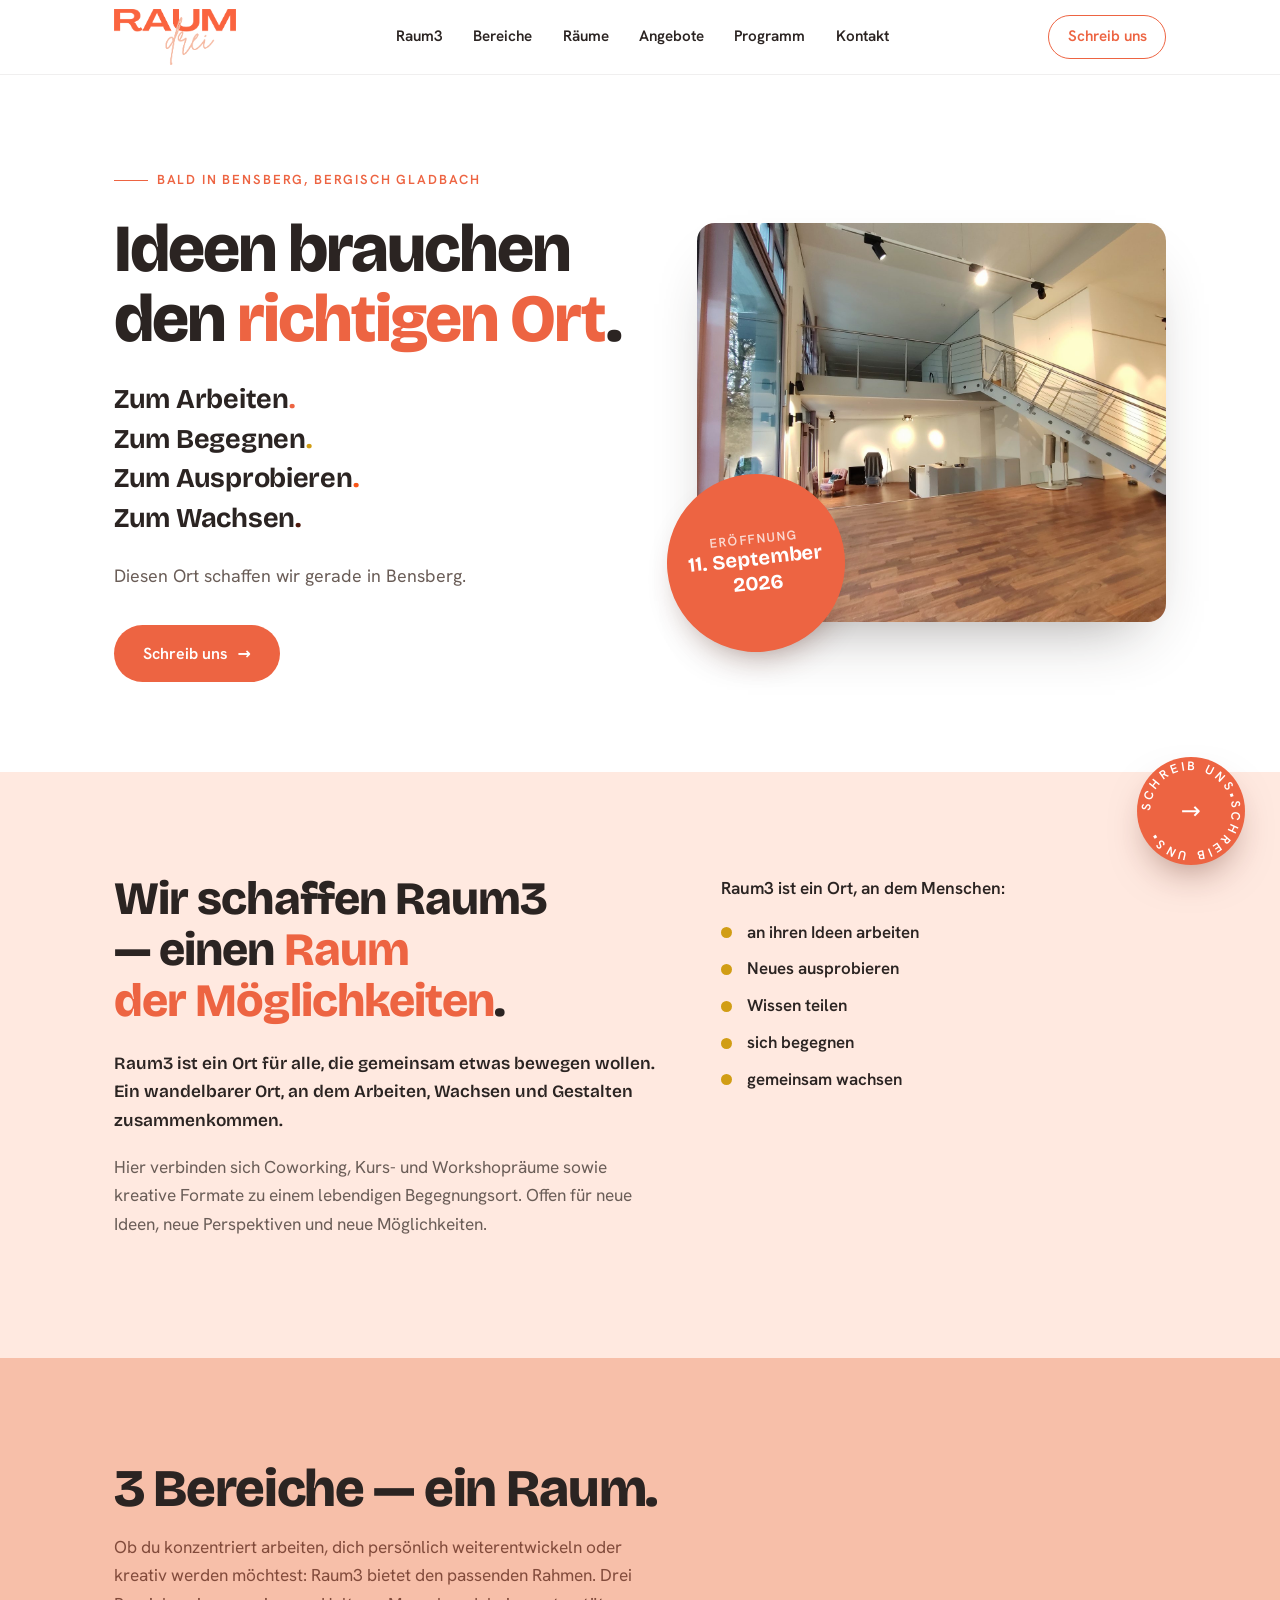
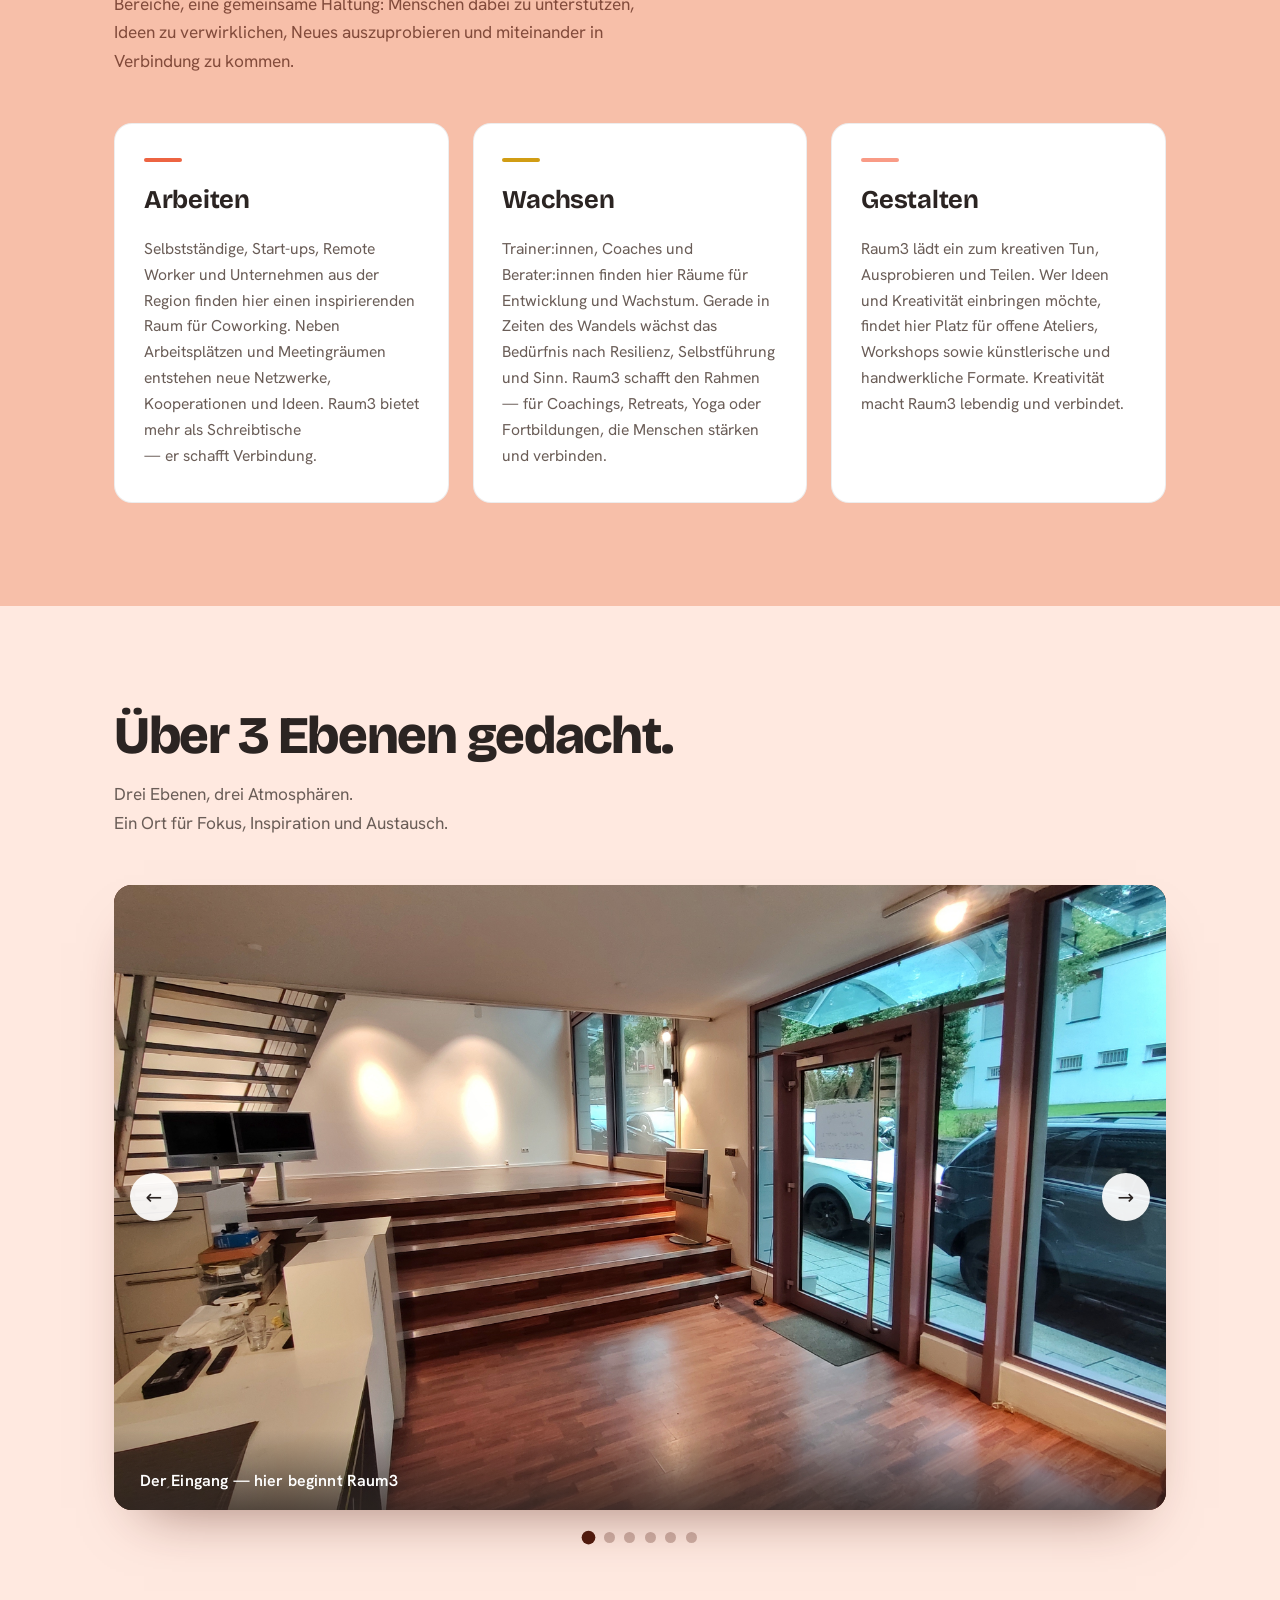
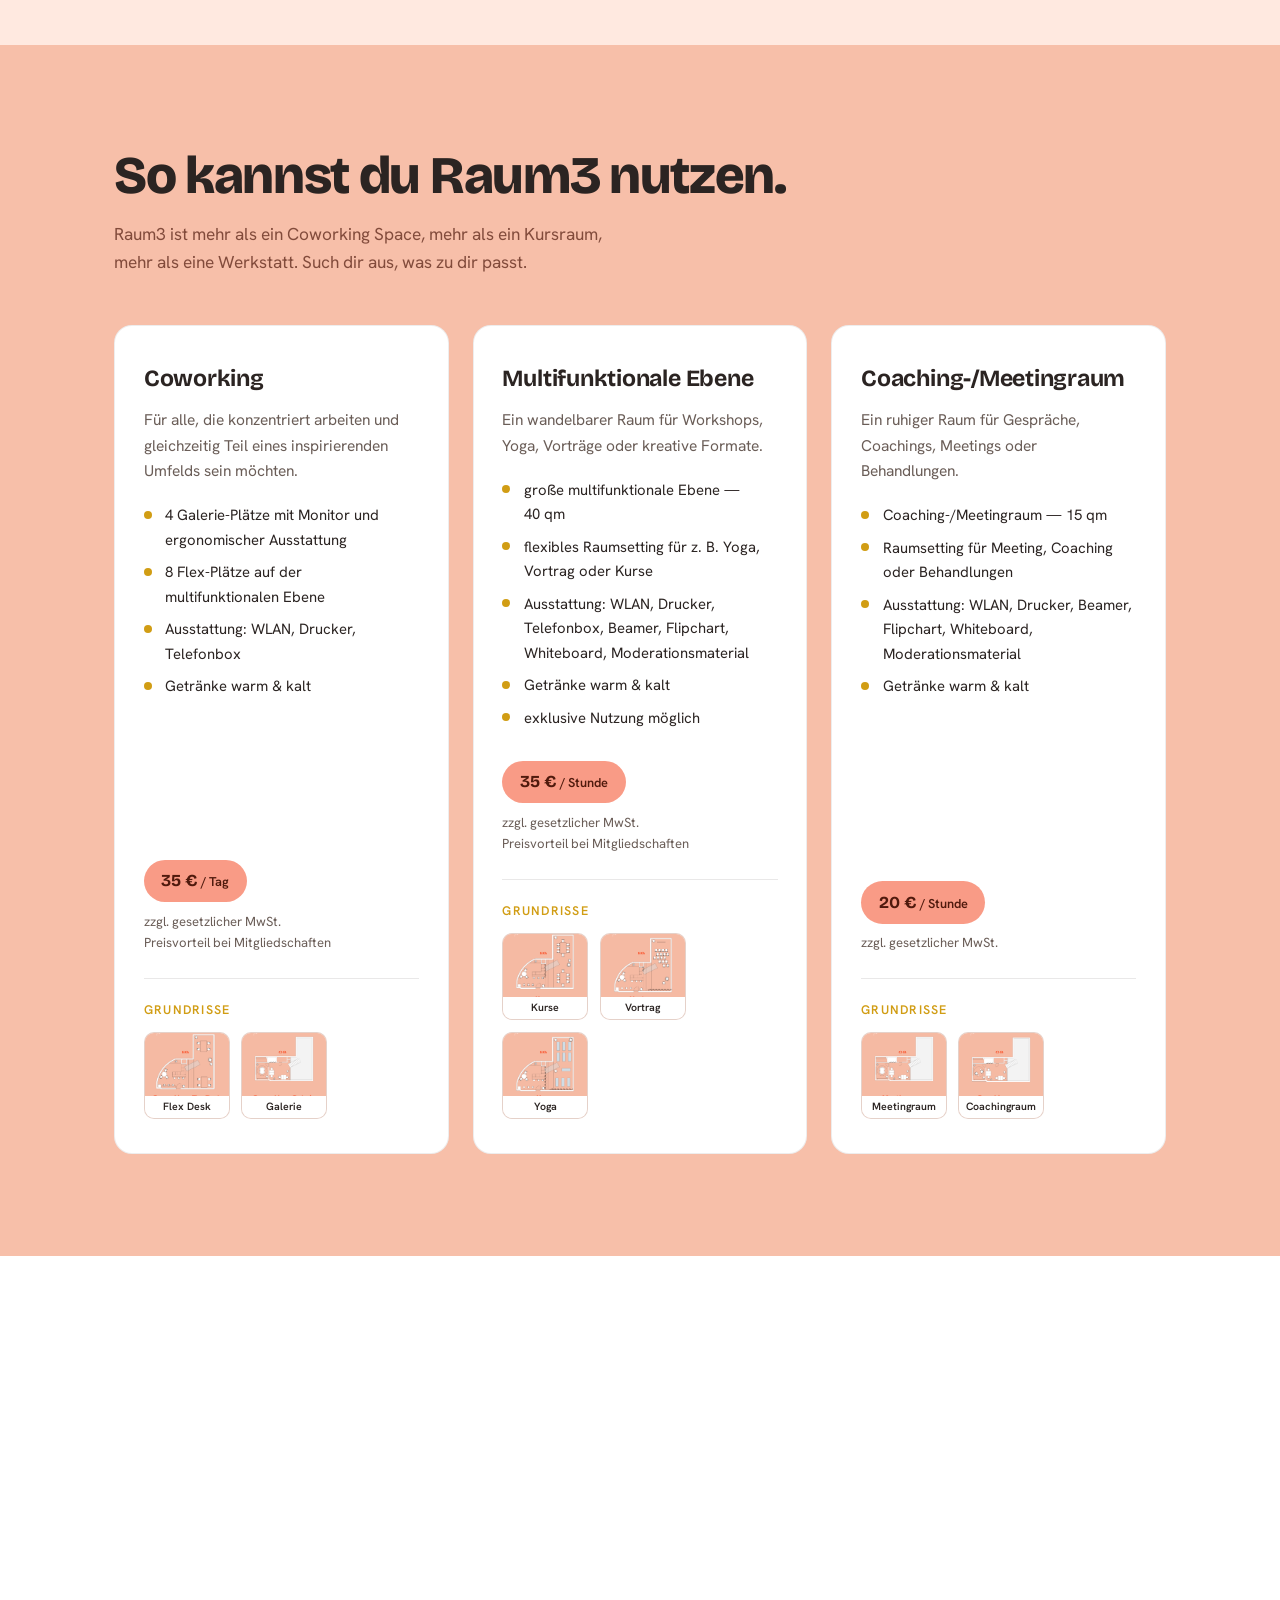
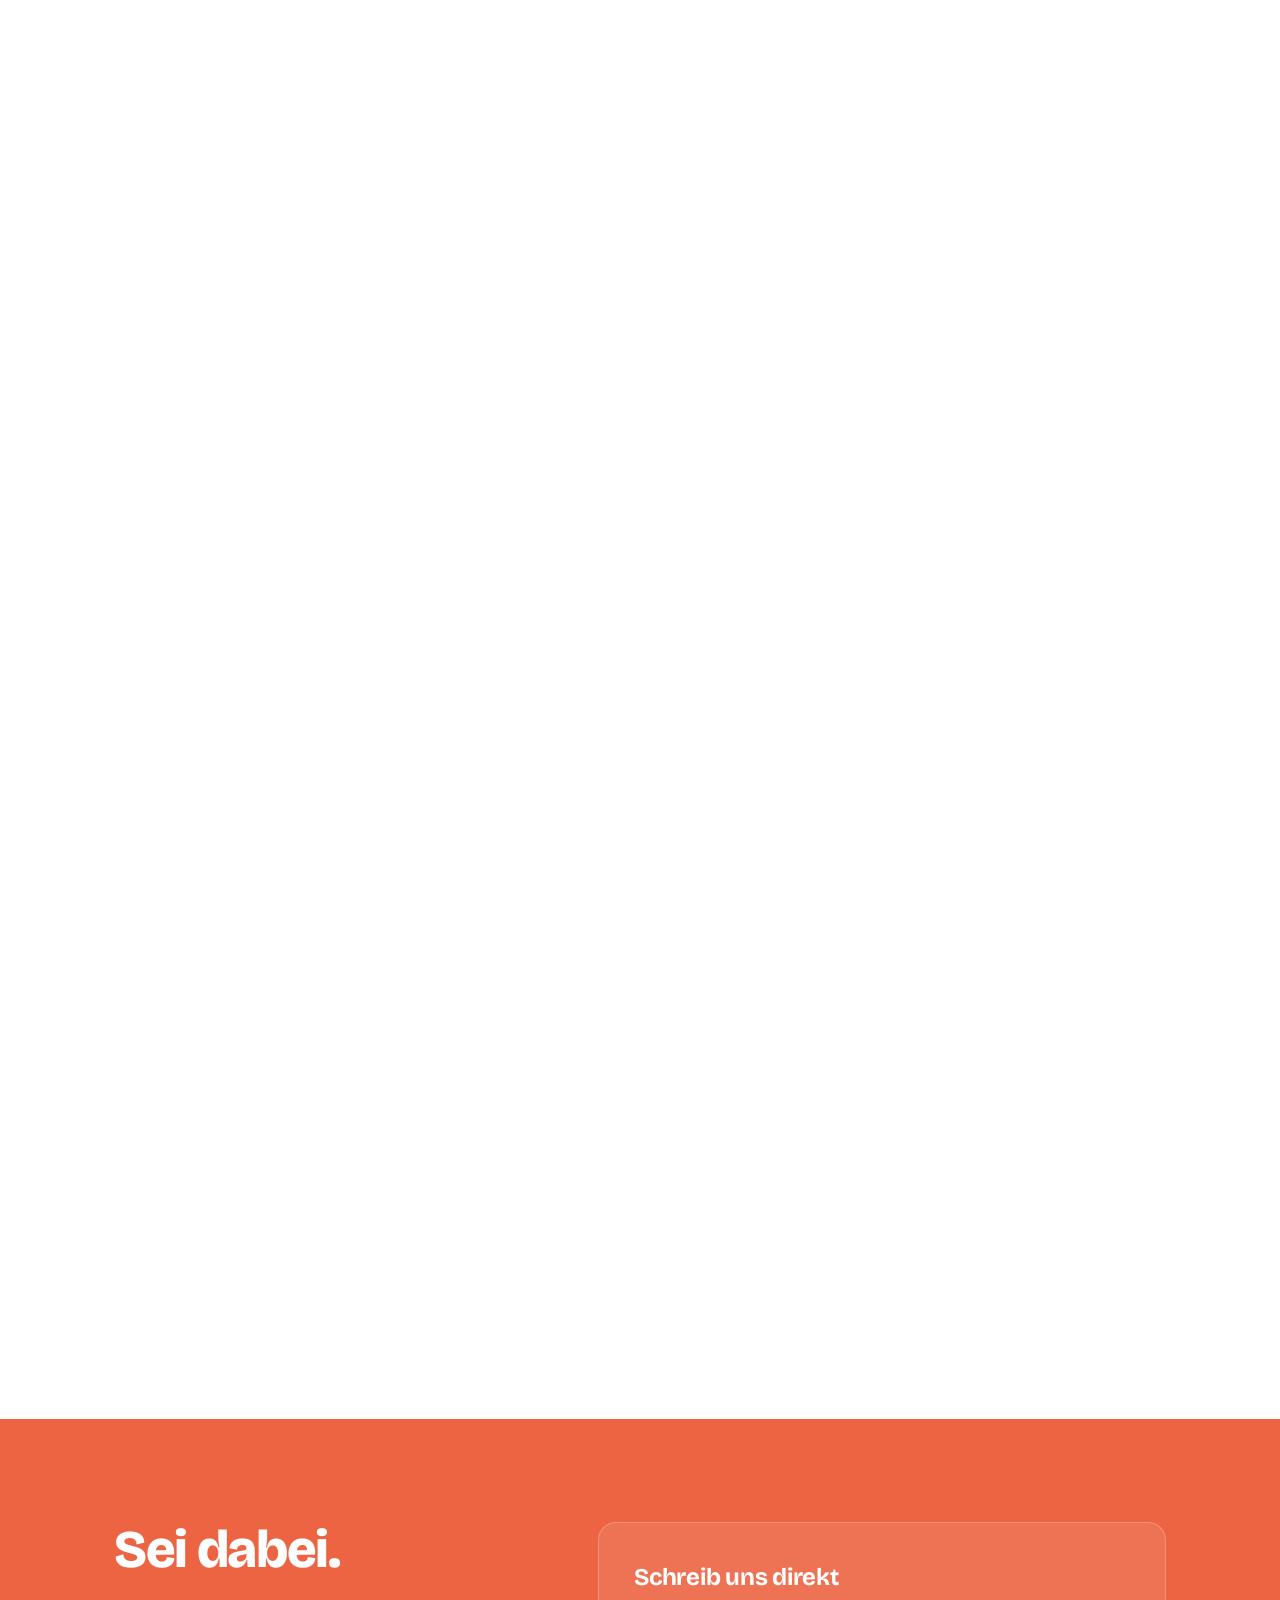
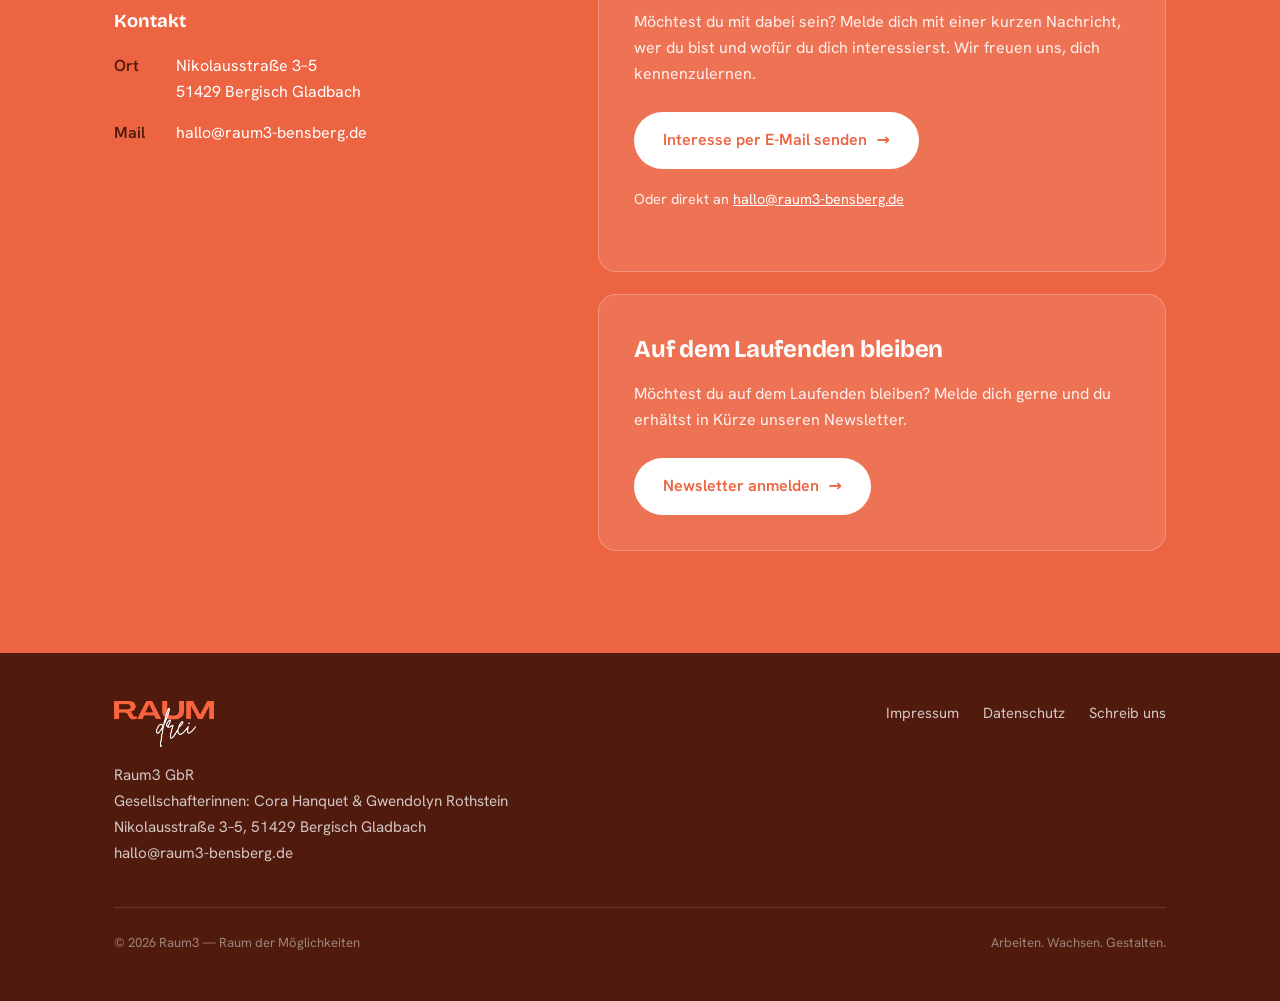
==== commit 5aed045e: "feat: mural round 2 - programm section, cora photo, gbr texts, polish - shorter hero headline "Ideen" ====
--- a/index.html
+++ b/index.html
@@ -254,6 +254,35 @@
   .plan-thumb img{aspect-ratio:4/3;object-fit:cover;width:100%}
   .plan-thumb span{display:block;font-size:.66rem;font-weight:600;padding:.3rem .2rem;background:#fff;color:var(--tinte);line-height:1.25}
 
+  /* ---------- Programm: Was gerade bei uns entsteht (weiß, Kundin 2. Runde) ---------- */
+  .programm{background:var(--weiss)}
+  .programm-grid{display:grid;grid-template-columns:.9fr 1.1fr;gap:clamp(2rem,5vw,4.5rem);align-items:start}
+  .kurs-label{font-family:var(--display);font-weight:700;font-size:1.15rem;margin-bottom:1rem}
+  .kurs-liste{list-style:none;margin-bottom:2rem}
+  .kurs-liste li{position:relative;padding-left:1.6rem;margin-bottom:.6rem;font-weight:600;font-size:1.06rem}
+  .kurs-liste li::before{content:"";position:absolute;left:0;top:.5em;width:11px;height:11px;border-radius:50%;background:var(--senf)}
+  .kurs-liste .alter{font-weight:500;color:var(--tinte-soft)}
+  .anmelde-pill{
+    display:inline-block;text-align:center;
+    background:var(--braun);color:#fff;font-weight:600;font-size:.98rem;
+    padding:.9rem 1.7rem;border-radius:100px;transition:.25s;
+  }
+  .anmelde-pill:hover{background:var(--orange);transform:translateY(-2px)}
+  .anmelde-pill b{font-weight:700}
+  .besonderes{margin-top:1.8rem;color:var(--tinte-soft);font-size:.98rem;max-width:44ch}
+  .besonderes b{color:var(--tinte)}
+  .prog-galerie + .prog-galerie{margin-top:2.2rem}
+  .prog-galerie h3{font-family:var(--display);font-weight:700;font-size:1.15rem;margin-bottom:.9rem}
+  .prog-thumbs{display:grid;grid-template-columns:repeat(3,1fr);gap:.9rem}
+  .prog-thumb{
+    border-radius:12px;overflow:hidden;padding:0;
+    border:1.5px solid rgba(43,36,34,.12);background:var(--rosa);
+    transition:.25s;text-align:center;display:flex;flex-direction:column;
+  }
+  .prog-thumb:hover{border-color:var(--orange);transform:translateY(-3px);box-shadow:0 12px 26px -14px rgba(43,36,34,.4)}
+  .prog-thumb img{aspect-ratio:3/4;object-fit:cover;width:100%}
+  .prog-thumb span{display:block;font-size:.78rem;font-weight:600;padding:.45rem .35rem;background:#fff;color:var(--tinte);line-height:1.3;flex:1}
+
   /* ---------- Lightbox für Grundrisse ---------- */
   .lightbox{
     position:fixed;inset:0;z-index:100;
@@ -308,7 +337,7 @@
   .kontakt-info p{color:rgba(255,255,255,.88);margin-bottom:1.4rem}
   .kontakt-label{font-family:var(--display);font-weight:700;font-size:1.15rem;color:#fff !important;margin-bottom:1rem !important}
   .kontakt-info .line{display:flex;gap:.7rem;align-items:flex-start;margin-bottom:.9rem;color:#fff}
-  .kontakt-info .line b{color:var(--rosa-pop);font-weight:700;min-width:3.2rem}
+  .kontakt-info .line b{color:var(--braun);font-weight:700;min-width:3.2rem}
   .kontakt-card{
     background:rgba(255,255,255,.1);border:1px solid rgba(255,255,255,.22);
     border-radius:var(--radius);padding:clamp(1.6rem,3vw,2.2rem);
@@ -317,7 +346,7 @@
   .kontakt-card + .kontakt-card{margin-top:1.4rem}
   .kontakt-card h3{font-family:var(--display);font-weight:700;font-size:1.5rem;letter-spacing:-.01em;margin-bottom:.7rem}
   .kontakt-card p{color:rgba(255,255,255,.9);margin-bottom:1.5rem}
-  .kontakt-card p b{color:var(--rosa-pop);font-weight:700}
+  .kontakt-card p b{color:var(--braun);font-weight:700}
   .btn-hell{background:#fff;color:var(--orange)}
   .btn-hell:hover{background:var(--braun);color:#fff}
   .kontakt-alt{font-size:.9rem;color:rgba(255,255,255,.72);margin:1.2rem 0 0}
@@ -352,7 +381,7 @@
     .burger{display:flex}
     .nav-cta{display:none}
 
-    .hero-grid,.vision-grid,.kontakt-grid{grid-template-columns:1fr}
+    .hero-grid,.vision-grid,.kontakt-grid,.programm-grid{grid-template-columns:1fr}
     .hero-media{order:-1}
     .hero p.lead{max-width:none}
     .hero-badge{bottom:-28px;left:12px;width:148px;height:148px}
@@ -390,6 +419,7 @@
       <a href="#bereiche">Bereiche</a>
       <a href="#raeume">Räume</a>
       <a href="#angebote">Angebote</a>
+      <a href="#programm">Programm</a>
       <a href="#kontakt">Kontakt</a>
     </nav>
     <a href="#kontakt" class="nav-cta">Schreib uns</a>
@@ -403,7 +433,7 @@
 <a href="#kontakt" class="float-cta" id="floatCta" aria-label="Schreib uns – zum Kontakt">
   <svg viewBox="0 0 100 100" aria-hidden="true">
     <defs><path id="kreisbahn" d="M50,50 m-38,0 a38,38 0 1,1 76,0 a38,38 0 1,1 -76,0"/></defs>
-    <text><textPath href="#kreisbahn">SCHREIB UNS&#8202;&#8226;&#8202;SCHREIB UNS&#8202;&#8226;&#8202;</textPath></text>
+    <text><textPath href="#kreisbahn">SCHREIB UNS&#8226;SCHREIB UNS&#8226;</textPath></text>
   </svg>
   <span class="mitte" aria-hidden="true">→</span>
 </a>
@@ -415,7 +445,7 @@
     <div class="hero-grid">
       <div class="hero-copy">
         <span class="eyebrow">Bald in Bensberg, Bergisch Gladbach</span>
-        <h1>Manche Ideen brauchen einfach den <span class="hl">richtigen Ort</span>.</h1>
+        <h1>Ideen brauchen den <span class="hl">richtigen Ort</span>.</h1>
         <div class="claim">
           <span>Zum Arbeiten<b class="dot-o">.</b></span>
           <span>Zum Begegnen<b class="dot-s">.</b></span>
@@ -450,7 +480,7 @@
             <li>an ihren Ideen arbeiten</li>
             <li>Neues ausprobieren</li>
             <li>Wissen teilen</li>
-            <li>und sich begegnen</li>
+            <li>sich begegnen</li>
             <li>gemeinsam wachsen</li>
           </ul>
         </div>
@@ -469,7 +499,7 @@
         <article class="card">
           <span class="strich" aria-hidden="true"></span>
           <h3>Arbeiten</h3>
-          <p>Selbstständige, Start-ups, Remote Worker und Unternehmen aus der Region finden hier einen inspirierenden Raum für Coworking. Neben Arbeitsplätzen und Meetingräumen entstehen neue Netzwerke, Kooperationen und Ideen. Raum3 bietet mehr als Schreibtische — er schafft Verbindung.</p>
+          <p>Selbstständige, Start-ups, Remote Worker und Unternehmen aus der Region finden hier einen inspirierenden Raum für Coworking. Neben Arbeitsplätzen und Meetingräumen entstehen neue Netzwerke, Kooperationen und Ideen. Raum3 bietet mehr als Schreibtische <span style="white-space:nowrap">— er schafft Verbindung.</span></p>
         </article>
         <article class="card">
           <span class="strich" aria-hidden="true"></span>
@@ -509,11 +539,11 @@
           </figure>
           <figure class="carousel-slide">
             <img src="assets/img/raum-galerie.jpg" alt="Blick von der Galerie-Ebene nach unten in den Raum" loading="lazy" />
-            <figcaption>Die Galerie-Ebene</figcaption>
+            <figcaption>Blick auf die multifunktionale Ebene</figcaption>
           </figure>
           <figure class="carousel-slide">
-            <img src="assets/img/mural-foto-b.jpg" alt="Raum im Obergeschoss" loading="lazy" />
-            <figcaption>Das Obergeschoss</figcaption>
+            <img src="assets/img/mural-foto-b.jpg" alt="Die Galerie-Ebene im Obergeschoss mit großer Fensterfront" loading="lazy" />
+            <figcaption>Die Galerie-Ebene</figcaption>
           </figure>
           <figure class="carousel-slide">
             <img src="assets/img/mural-foto-d.jpg" alt="Außenansicht des Gebäudes in der Nikolausstraße in Bensberg" loading="lazy" />
@@ -546,7 +576,7 @@
             <li>Getränke warm &amp; kalt</li>
           </ul>
           <div class="preis-chip">35&nbsp;€ <small>/ Tag</small></div>
-          <p class="preis-hinweis">Preisvorteil bei Mitgliedschaften</p>
+          <p class="preis-hinweis">zzgl. gesetzlicher MwSt.<br>Preisvorteil bei Mitgliedschaften</p>
           <div class="plan-reihe">
             <span class="plan-label">Grundrisse</span>
             <div class="plan-thumbs">
@@ -573,6 +603,7 @@
             <li>exklusive Nutzung möglich</li>
           </ul>
           <div class="preis-chip">35&nbsp;€ <small>/ Stunde</small></div>
+          <p class="preis-hinweis">zzgl. gesetzlicher MwSt.<br>Preisvorteil bei Mitgliedschaften</p>
           <div class="plan-reihe">
             <span class="plan-label">Grundrisse</span>
             <div class="plan-thumbs">
@@ -602,6 +633,7 @@
             <li>Getränke warm &amp; kalt</li>
           </ul>
           <div class="preis-chip">20&nbsp;€ <small>/ Stunde</small></div>
+          <p class="preis-hinweis">zzgl. gesetzlicher MwSt.</p>
           <div class="plan-reihe">
             <span class="plan-label">Grundrisse</span>
             <div class="plan-thumbs">
@@ -621,13 +653,74 @@
     </div>
   </section>
 
+  <!-- PROGRAMM: WAS GERADE BEI UNS ENTSTEHT (neue Sektion, Kundin 2. Runde) -->
+  <section class="section programm reveal" id="programm">
+    <div class="wrap">
+      <div class="section-head">
+        <h2>Was gerade bei uns entsteht.</h2>
+        <p style="max-width:70ch">Ob kreativ, naturverbunden oder einfach auf der Suche nach einer kleinen Auszeit — bei Raum3 entstehen regelmäßig neue Angebote für Groß und Klein. Hier findest du unsere aktuellen Kurse. Und das ist erst der Anfang: Unser Programm wächst stetig und wird immer wieder um neue Workshops, kreative Formate und besondere Veranstaltungen ergänzt.</p>
+      </div>
+      <div class="programm-grid">
+        <div>
+          <p class="kurs-label">Unsere aktuellen Kurse</p>
+          <ul class="kurs-liste">
+            <li>Kinderatelier <span class="alter">(8–12 Jahre)</span></li>
+            <li>Kräuterkinder <span class="alter">(7–10 Jahre)</span></li>
+            <li>Wild &amp; Kreativ <span class="alter">(10–14 Jahre)</span></li>
+            <li>Atelier für die Großen <span class="alter">(Erwachsene)</span></li>
+          </ul>
+          <a class="anmelde-pill" href="mailto:hallo@raum3-bensberg.de?subject=Kurs-Anmeldung%20Raum3&body=Hallo%20Cora%20und%20Gwen%2C%0D%0A%0D%0Aich%20m%C3%B6chte%20mich%20f%C3%BCr%20einen%20Kurs%20anmelden.%0D%0A%0D%0AName%3A%0D%0AKurs%20(Kinderatelier%20%2F%20Kr%C3%A4uterkinder%20%2F%20Wild%20%26%20Kreativ%20%2F%20Atelier%20f%C3%BCr%20die%20Gro%C3%9Fen)%3A%0D%0A%0D%0AViele%20Gr%C3%BC%C3%9Fe">
+            Anmeldung unter <b>hallo@raum3-bensberg.de</b>
+          </a>
+          <p class="besonderes"><b>Du suchst etwas Besonderes?</b><br>Viele unserer Angebote sind auch als Workshop, Kindergeburtstag oder individuelle Feier buchbar. Sprich uns einfach an!</p>
+        </div>
+        <div>
+          <div class="prog-galerie">
+            <h3>Natur- &amp; Kreativwerkstatt</h3>
+            <div class="prog-thumbs">
+              <button class="prog-thumb" data-gruppe="natur" data-i="0">
+                <img src="assets/img/programm-natur-kreativwerkstatt.jpg" alt="Natur- und Kreativwerkstatt (zum Vergrößern klicken)" loading="lazy" />
+                <span>Natur- und Kreativwerkstatt</span>
+              </button>
+              <button class="prog-thumb" data-gruppe="natur" data-i="1">
+                <img src="assets/img/programm-kraeuterkinder.png" alt="Programmflyer Kräuterkinder (zum Vergrößern klicken)" loading="lazy" />
+                <span>Kräuterkinder</span>
+              </button>
+              <button class="prog-thumb" data-gruppe="natur" data-i="2">
+                <img src="assets/img/programm-wild-kreativ.png" alt="Programmflyer Wild &amp; Kreativ (zum Vergrößern klicken)" loading="lazy" />
+                <span>Wild &amp; Kreativ</span>
+              </button>
+            </div>
+          </div>
+          <div class="prog-galerie">
+            <h3>Ateliers &amp; Workshops</h3>
+            <div class="prog-thumbs">
+              <button class="prog-thumb" data-gruppe="ateliers" data-i="0">
+                <img src="assets/img/programm-ateliers-workshops.jpg" alt="Ateliers und Workshops (zum Vergrößern klicken)" loading="lazy" />
+                <span>Ateliers &amp; Workshops</span>
+              </button>
+              <button class="prog-thumb" data-gruppe="ateliers" data-i="1">
+                <img src="assets/img/programm-kinderatelier.png" alt="Programmflyer Kinderatelier (zum Vergrößern klicken)" loading="lazy" />
+                <span>Kinderatelier</span>
+              </button>
+              <button class="prog-thumb" data-gruppe="ateliers" data-i="2">
+                <img src="assets/img/programm-atelier-grosse.png" alt="Programmflyer Atelier für die Großen (zum Vergrößern klicken)" loading="lazy" />
+                <span>Atelier für die Großen</span>
+              </button>
+            </div>
+          </div>
+        </div>
+      </div>
+    </div>
+  </section>
+
   <!-- LIGHTBOX (Grundrisse groß, durchklickbar) -->
-  <div class="lightbox" id="lightbox" role="dialog" aria-modal="true" aria-label="Grundriss-Ansicht">
+  <div class="lightbox" id="lightbox" role="dialog" aria-modal="true" aria-label="Bildansicht">
     <div class="lightbox-inhalt">
       <button class="lightbox-close" id="lightboxClose" aria-label="Schließen">✕</button>
-      <button class="lightbox-btn prev" id="lightboxPrev" aria-label="Vorheriger Grundriss">←</button>
+      <button class="lightbox-btn prev" id="lightboxPrev" aria-label="Vorheriges Bild">←</button>
       <img src="" alt="" id="lightboxImg" />
-      <button class="lightbox-btn next" id="lightboxNext" aria-label="Nächster Grundriss">→</button>
+      <button class="lightbox-btn next" id="lightboxNext" aria-label="Nächstes Bild">→</button>
       <p class="lightbox-caption" id="lightboxCaption"></p>
     </div>
   </div>
@@ -648,8 +741,7 @@
           </div>
         </div>
         <div class="person">
-          <!-- Foto von Cora wird nachgereicht -->
-          <div class="ph" aria-hidden="true">CH</div>
+          <img src="assets/img/cora.jpg" alt="Cora Hanquet" />
           <div>
             <h3>Cora Hanquet</h3>
             <p>Gestalterin für Arbeits- und Möglichkeitsräume, systemische Beraterin.</p>
@@ -707,7 +799,8 @@
       <div>
         <img src="assets/logo/logo-weiss-crop.png" alt="Raum3 – Raum der Möglichkeiten" class="foot-logo" />
         <p class="foot-addr" style="margin-top:1rem">
-          Raum3 — Cora Hanquet &amp; Gwendolyn Rothstein GbR i.&nbsp;G.<br>
+          Raum3 GbR<br>
+          Gesellschafterinnen: Cora Hanquet &amp; Gwendolyn Rothstein<br>
           Nikolausstraße 3–5, 51429 Bergisch Gladbach<br>
           hallo@raum3-bensberg.de
         </p>
@@ -789,6 +882,16 @@
     meeting: [
       {src:'assets/img/grundriss-meetingraum.png',  titel:'Meetingraum',  bereich:'Coaching-/Meetingraum'},
       {src:'assets/img/grundriss-coachingraum.png', titel:'Coachingraum', bereich:'Coaching-/Meetingraum'}
+    ],
+    natur: [
+      {src:'assets/img/programm-natur-kreativwerkstatt.jpg', titel:'Natur- und Kreativwerkstatt', bereich:'Programm'},
+      {src:'assets/img/programm-kraeuterkinder.png',         titel:'Kräuterkinder',               bereich:'Natur- & Kreativwerkstatt'},
+      {src:'assets/img/programm-wild-kreativ.png',           titel:'Wild & Kreativ',              bereich:'Natur- & Kreativwerkstatt'}
+    ],
+    ateliers: [
+      {src:'assets/img/programm-ateliers-workshops.jpg', titel:'Ateliers & Workshops',    bereich:'Programm'},
+      {src:'assets/img/programm-kinderatelier.png',      titel:'Kinderatelier',           bereich:'Ateliers & Workshops'},
+      {src:'assets/img/programm-atelier-grosse.png',     titel:'Atelier für die Großen',  bereich:'Ateliers & Workshops'}
     ]
   };
   const lightbox = document.getElementById('lightbox');
@@ -801,7 +904,7 @@
     lbIdx = (i + g.length) % g.length;
     const p = g[lbIdx];
     lbImg.src = p.src;
-    lbImg.alt = 'Grundriss: ' + p.titel;
+    lbImg.alt = p.titel + ' — ' + p.bereich;
     lbCaption.innerHTML = p.titel + '<small>' + p.bereich + ' · ' + (lbIdx+1) + ' / ' + g.length + '</small>';
   }
   function oeffneLightbox(gruppe, i, ausloeser){
@@ -817,7 +920,7 @@
     document.body.style.overflow = '';
     if(lbLetzterFokus) lbLetzterFokus.focus();
   }
-  document.querySelectorAll('.plan-thumb').forEach(btn=>{
+  document.querySelectorAll('.plan-thumb, .prog-thumb').forEach(btn=>{
     btn.addEventListener('click', ()=>oeffneLightbox(btn.dataset.gruppe, +btn.dataset.i, btn));
   });
   document.getElementById('lightboxPrev').addEventListener('click', ()=>zeigePlan(lbIdx-1));
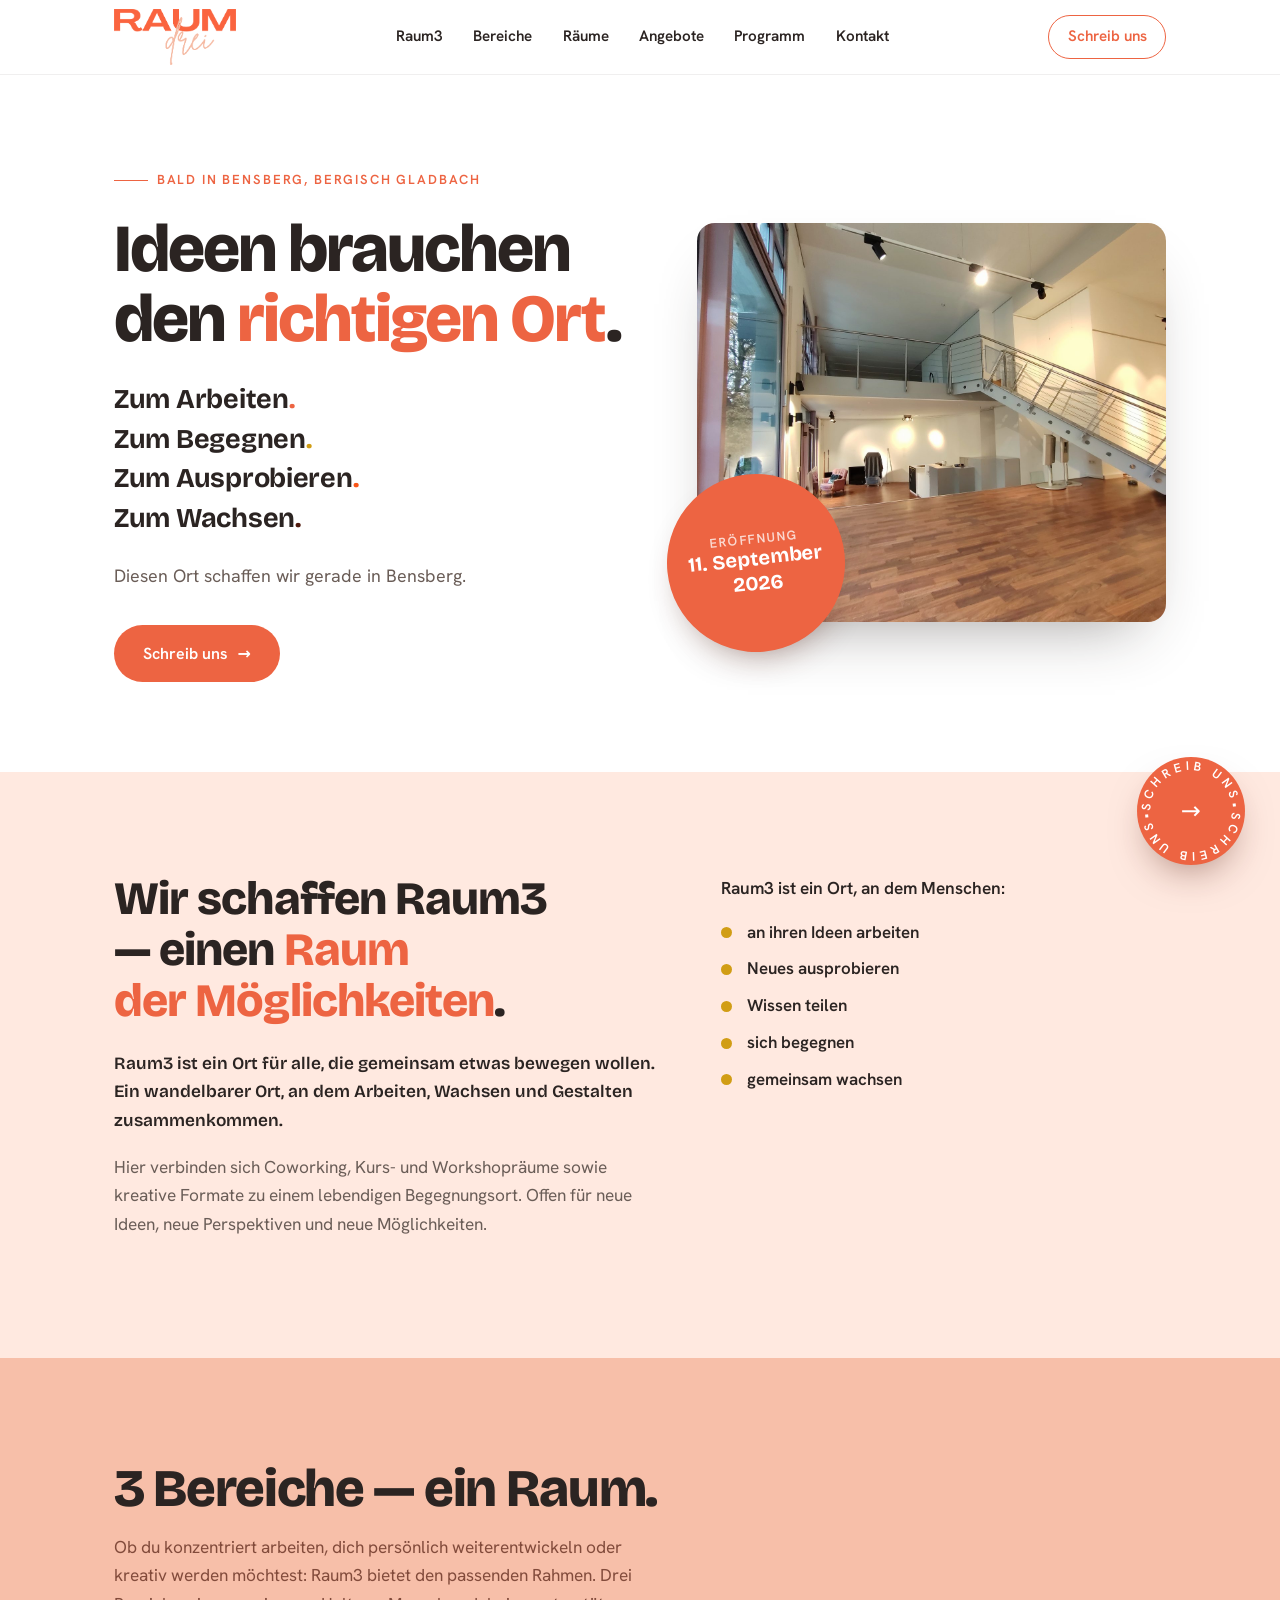
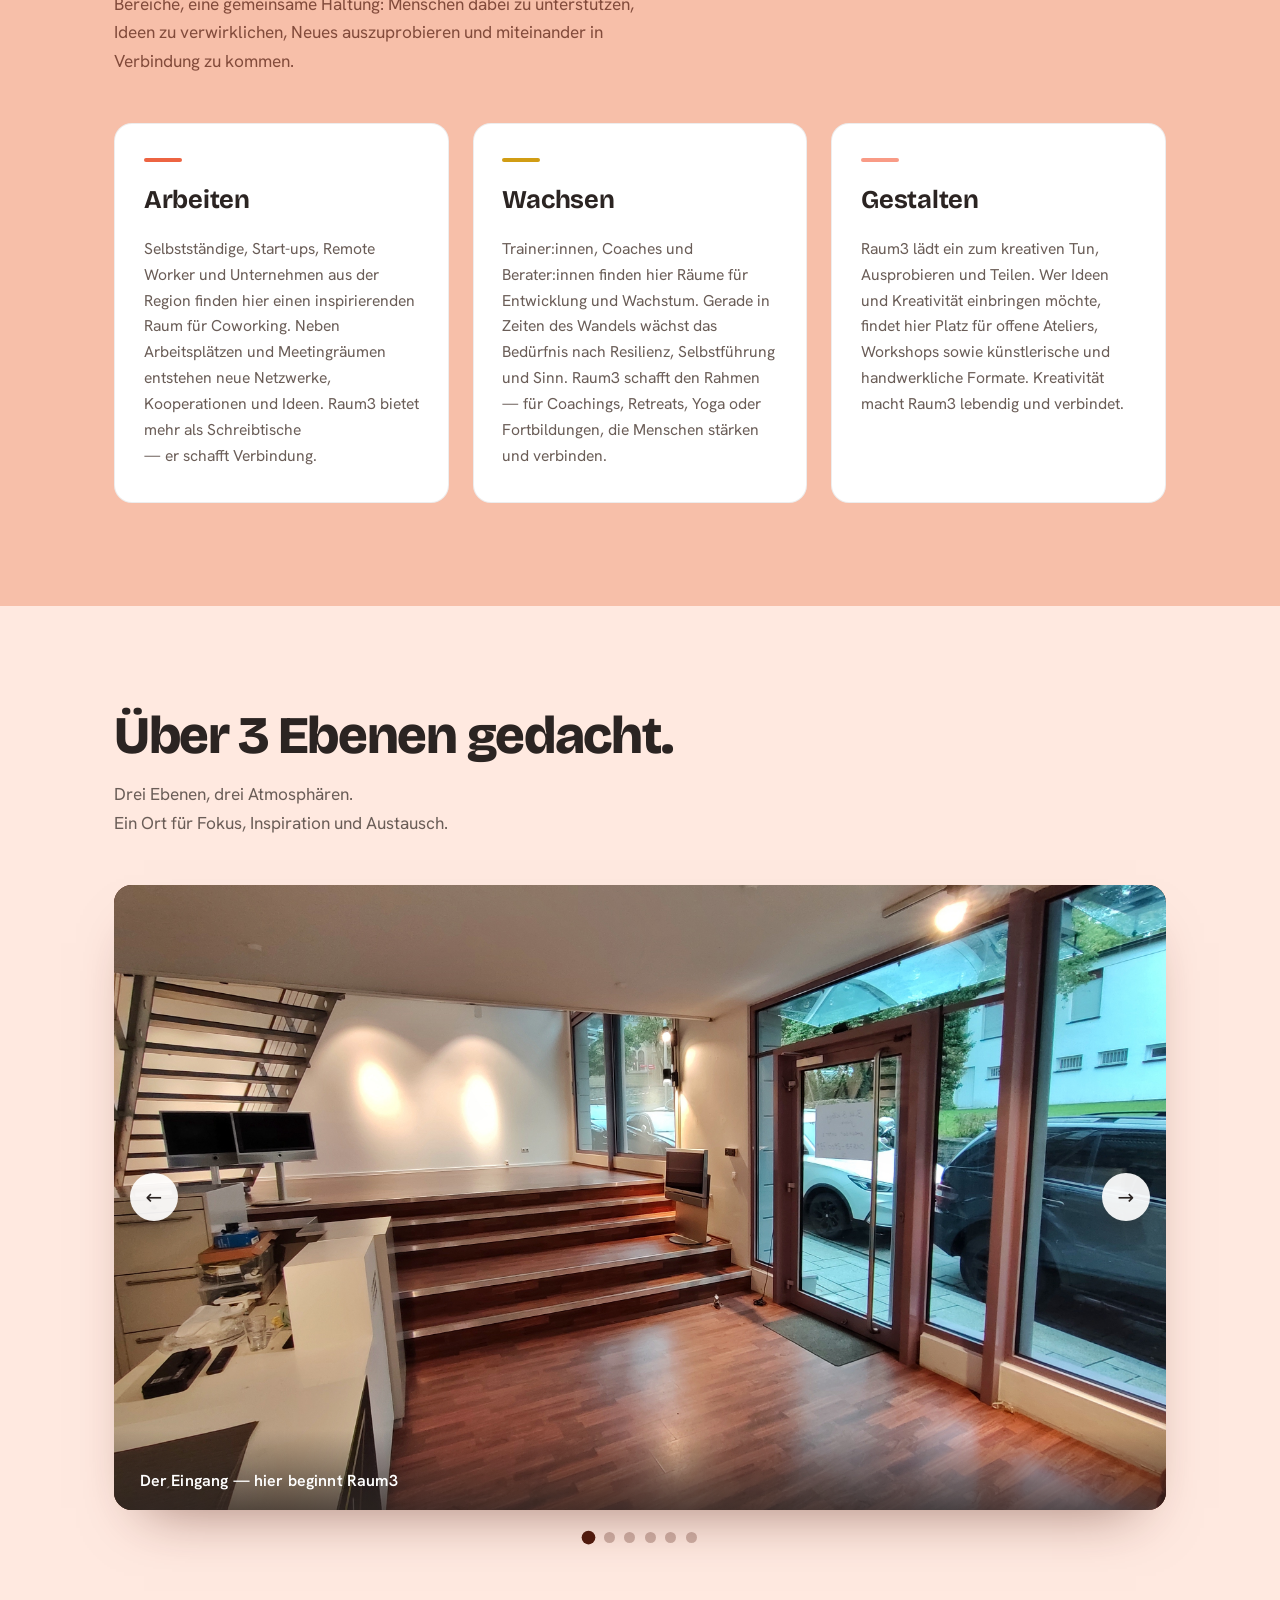
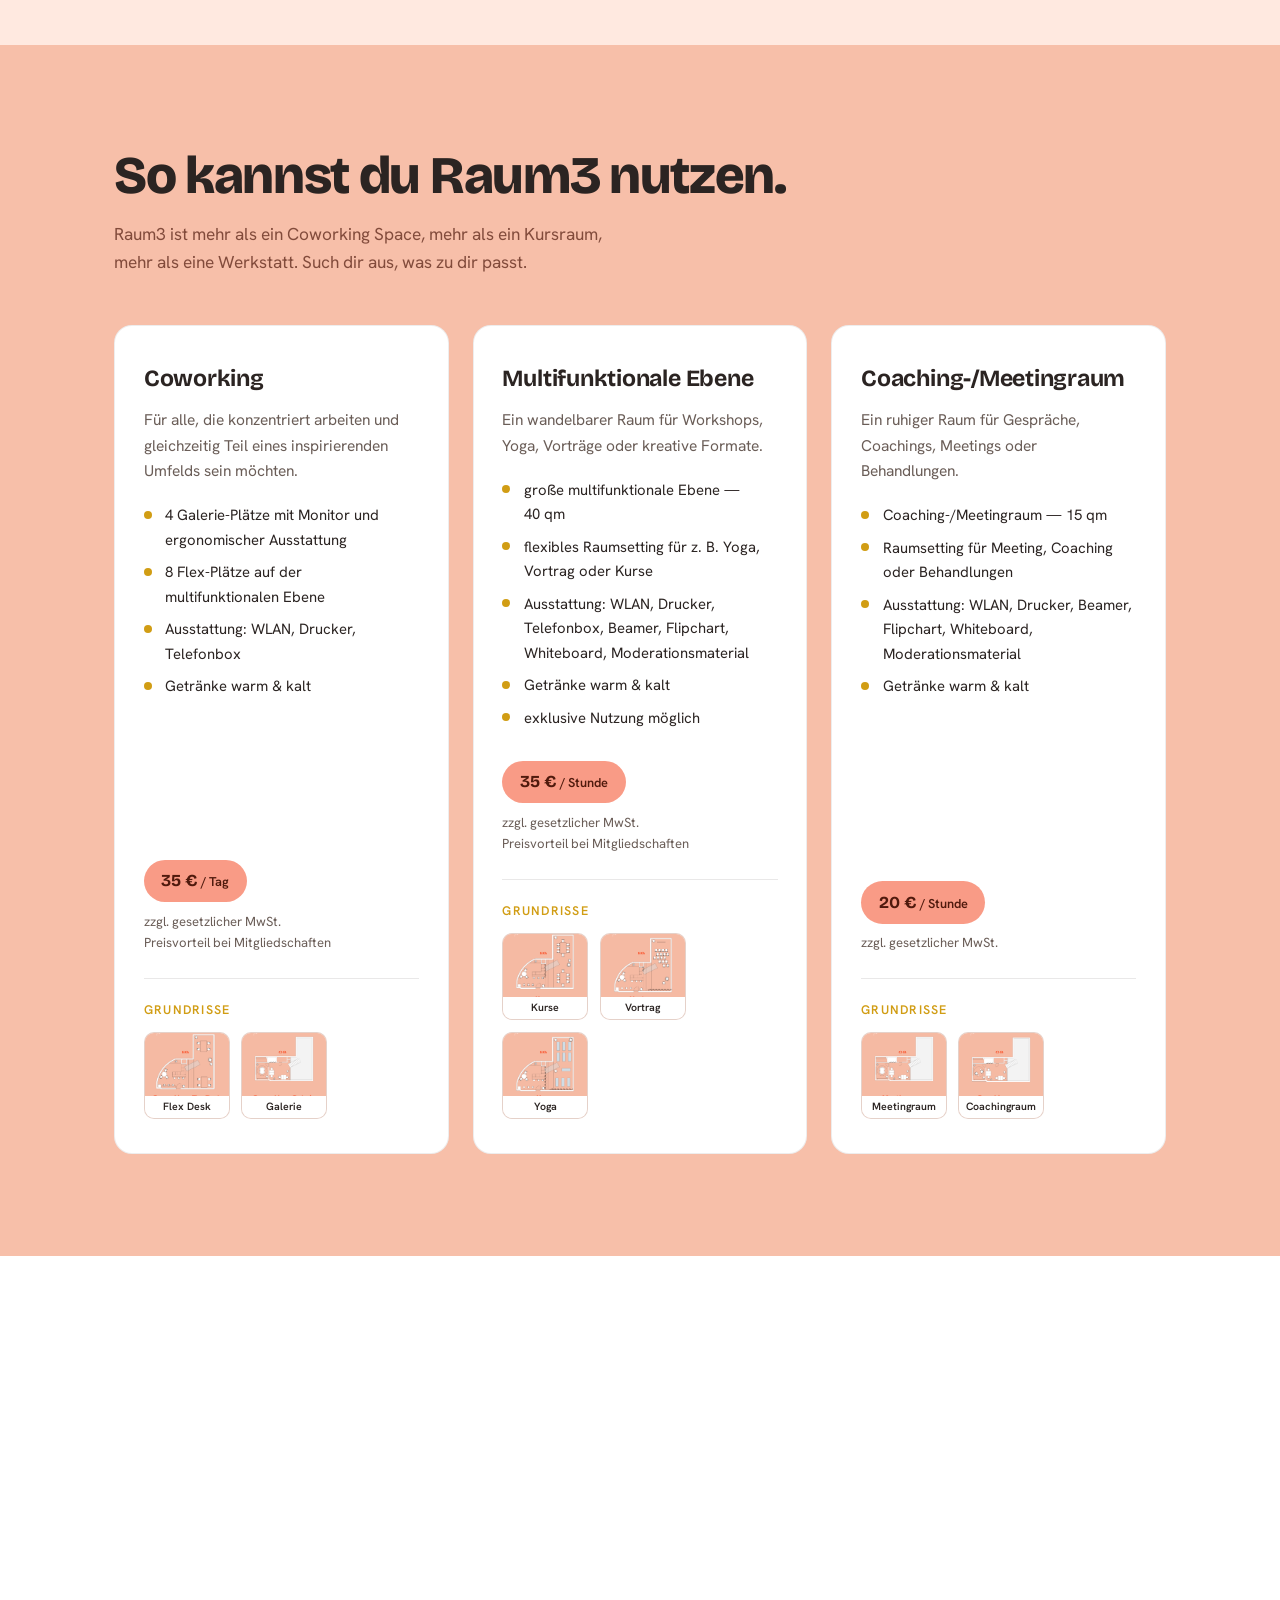
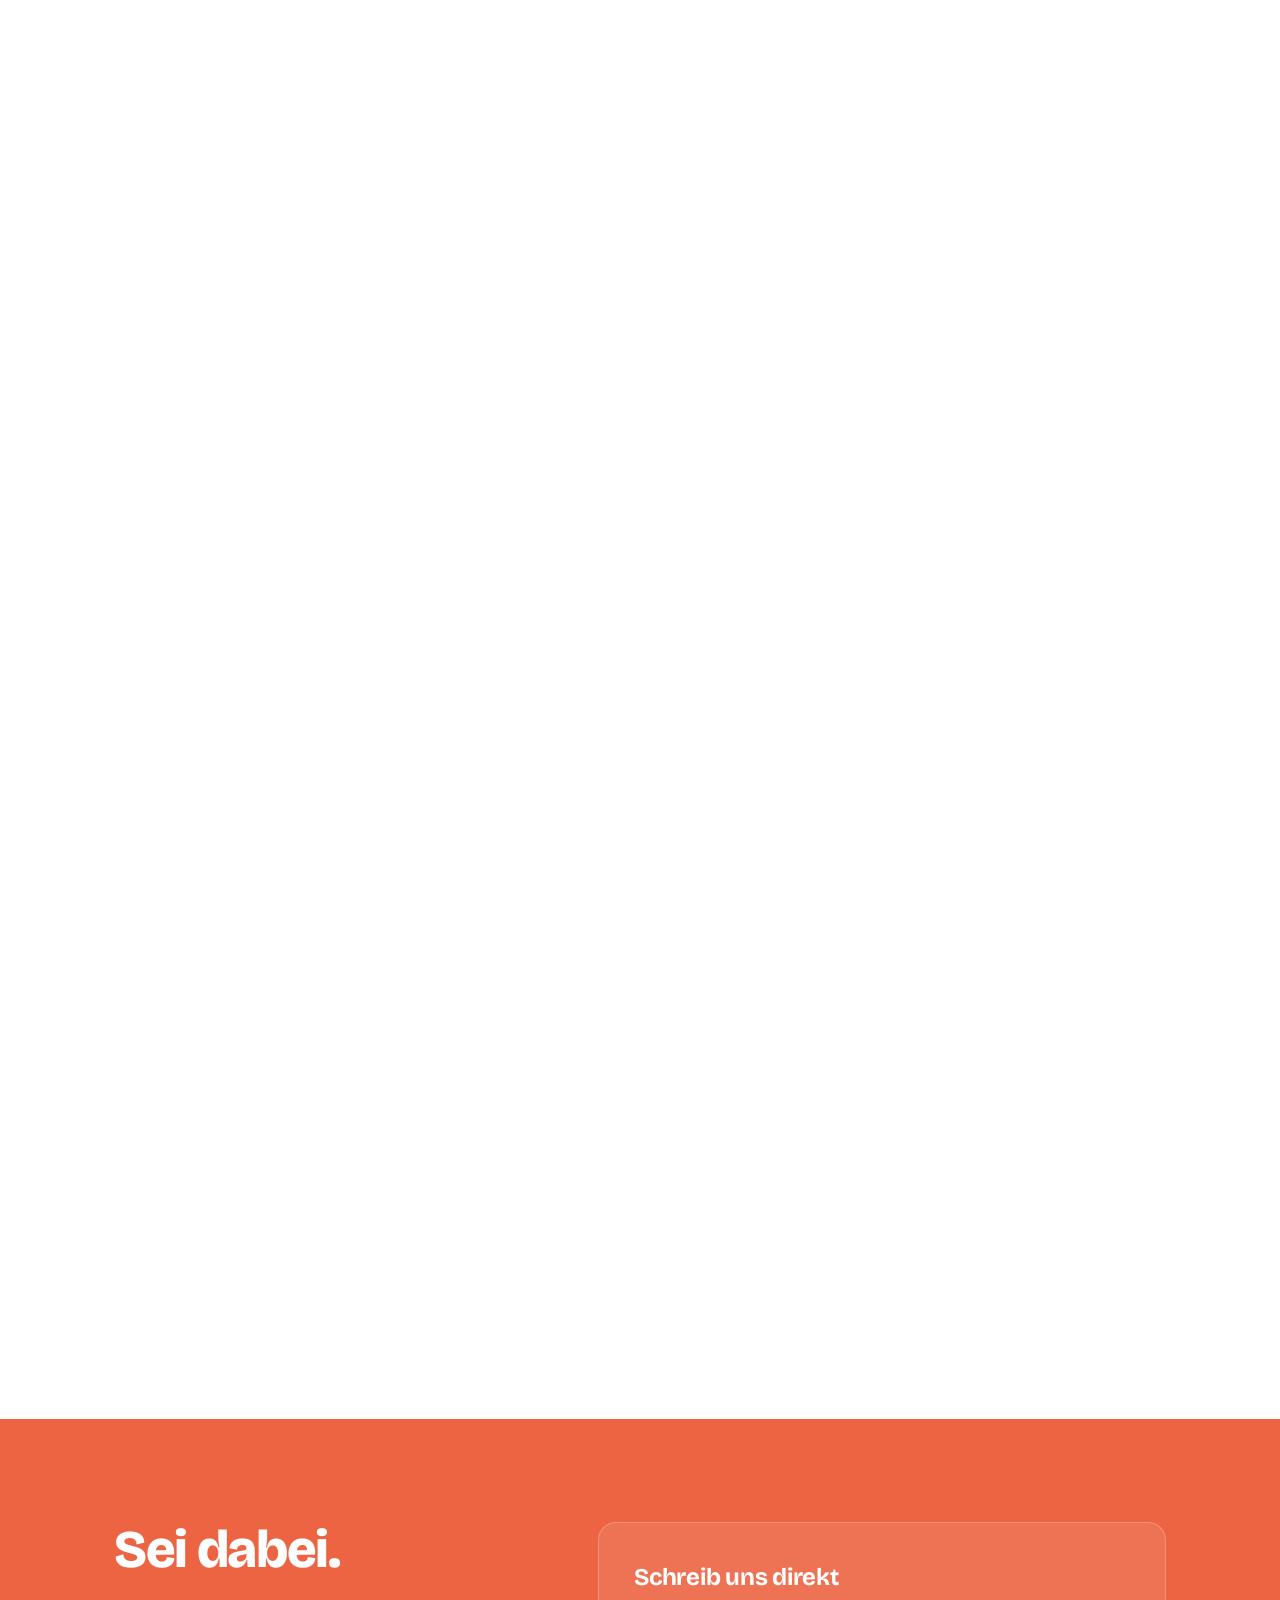
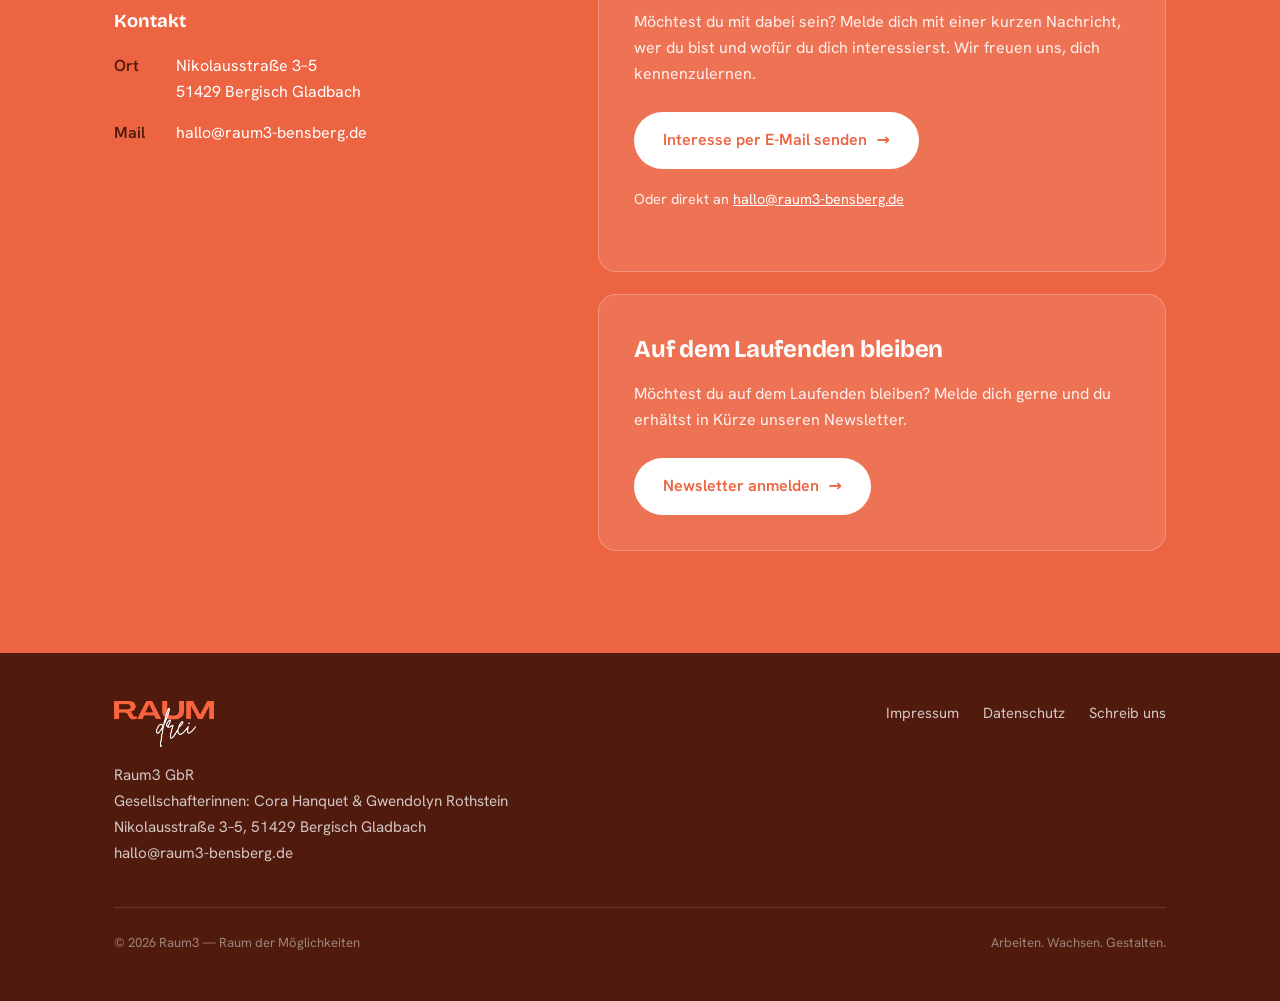
==== commit f99aa0e5: "fix: even letter spacing on rotating badge, orange signup pill - textLength on the circular textPath" ====
--- a/index.html
+++ b/index.html
@@ -264,10 +264,10 @@
   .kurs-liste .alter{font-weight:500;color:var(--tinte-soft)}
   .anmelde-pill{
     display:inline-block;text-align:center;
-    background:var(--braun);color:#fff;font-weight:600;font-size:.98rem;
+    background:var(--orange);color:#fff;font-weight:600;font-size:.98rem;
     padding:.9rem 1.7rem;border-radius:100px;transition:.25s;
   }
-  .anmelde-pill:hover{background:var(--orange);transform:translateY(-2px)}
+  .anmelde-pill:hover{background:var(--braun);transform:translateY(-2px)}
   .anmelde-pill b{font-weight:700}
   .besonderes{margin-top:1.8rem;color:var(--tinte-soft);font-size:.98rem;max-width:44ch}
   .besonderes b{color:var(--tinte)}
@@ -433,7 +433,7 @@
 <a href="#kontakt" class="float-cta" id="floatCta" aria-label="Schreib uns – zum Kontakt">
   <svg viewBox="0 0 100 100" aria-hidden="true">
     <defs><path id="kreisbahn" d="M50,50 m-38,0 a38,38 0 1,1 76,0 a38,38 0 1,1 -76,0"/></defs>
-    <text><textPath href="#kreisbahn">SCHREIB UNS&#8226;SCHREIB UNS&#8226;</textPath></text>
+    <text><textPath href="#kreisbahn" textLength="238.76" lengthAdjust="spacing">SCHREIB UNS&#8226;SCHREIB UNS&#8226;</textPath></text>
   </svg>
   <span class="mitte" aria-hidden="true">→</span>
 </a>
